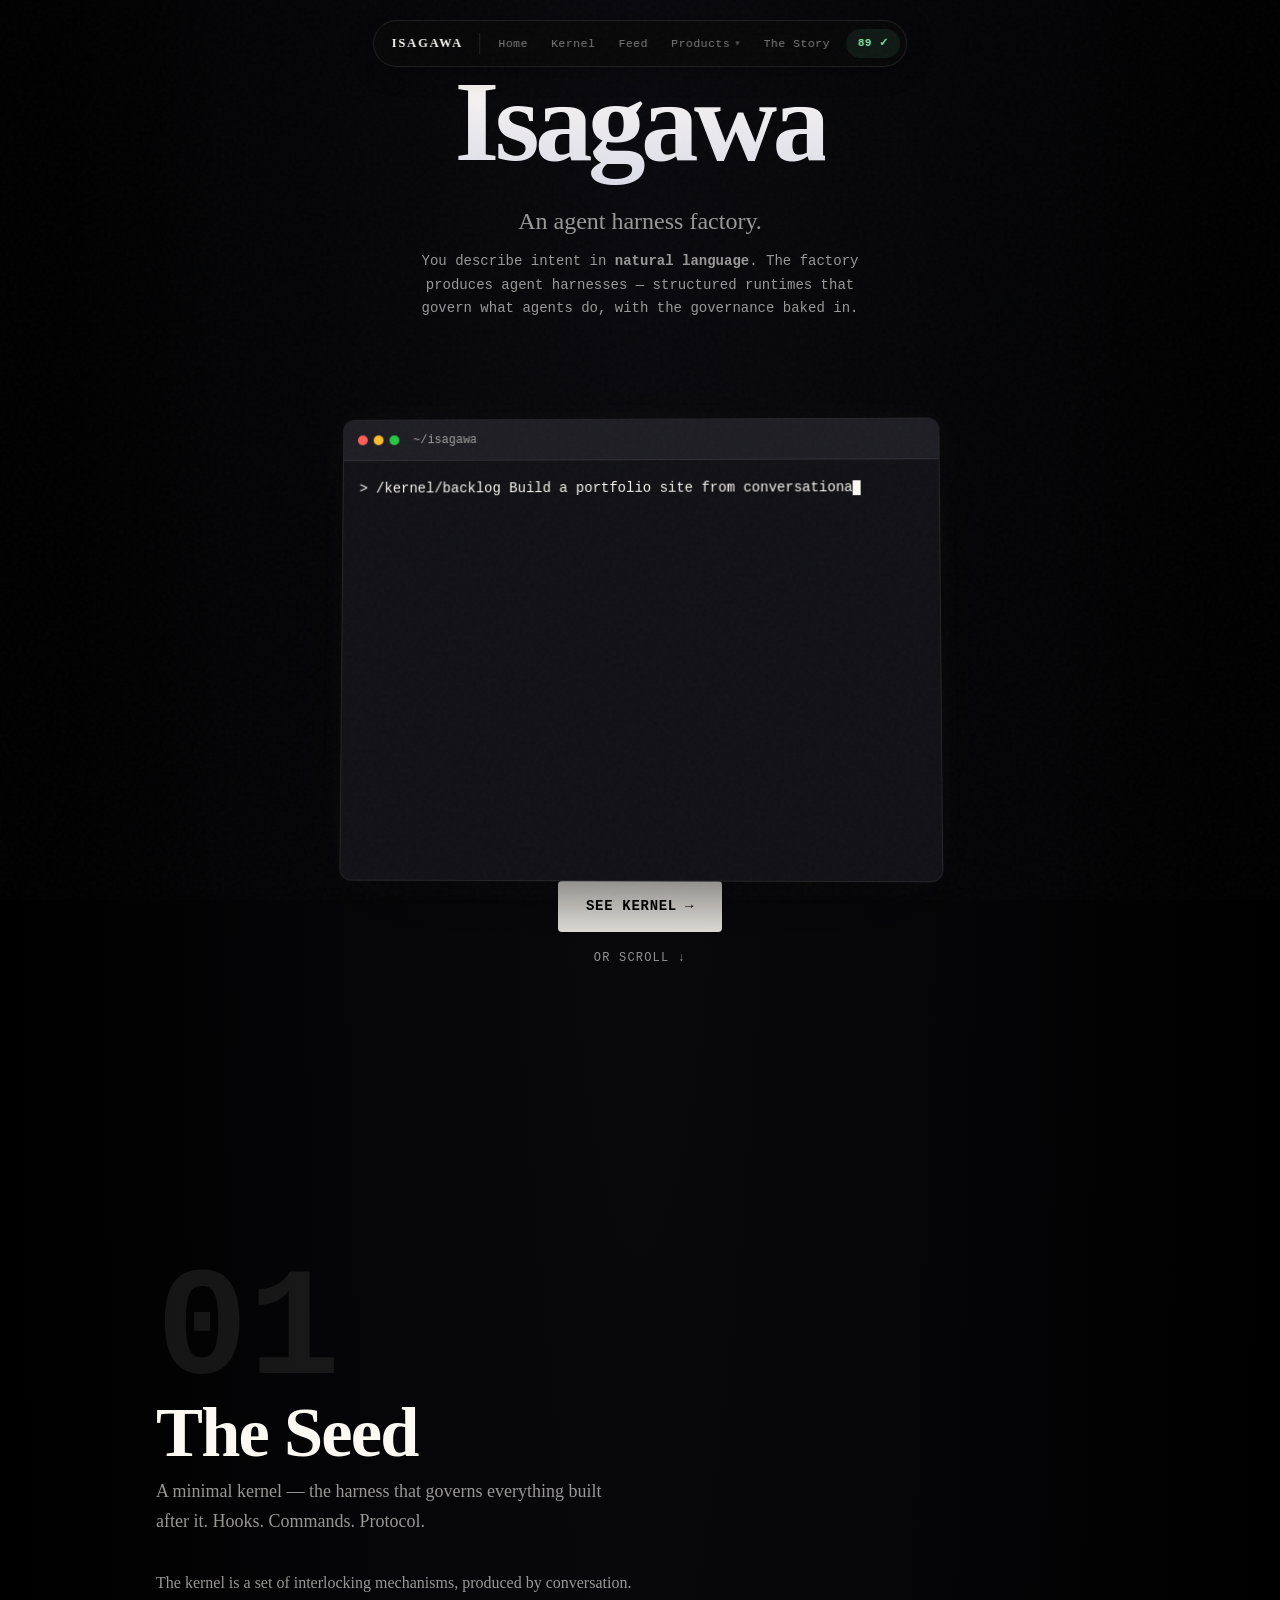
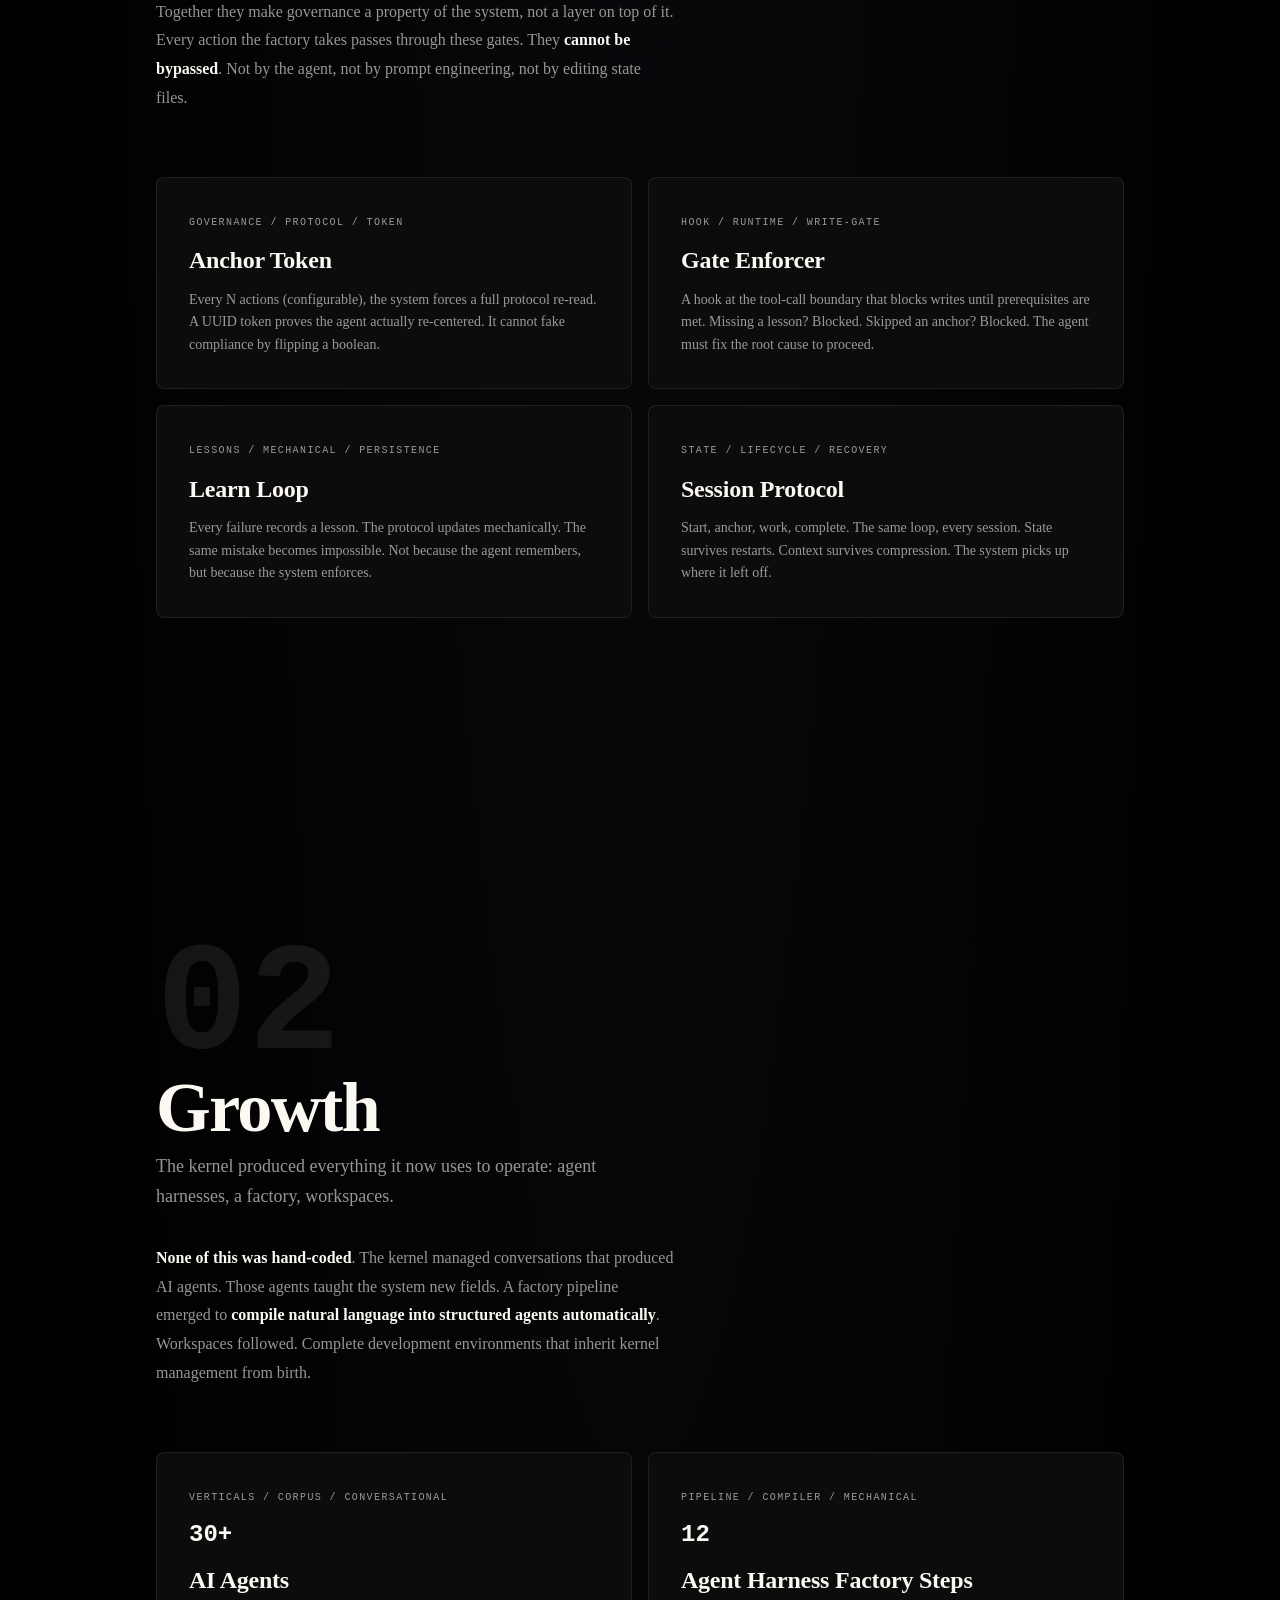
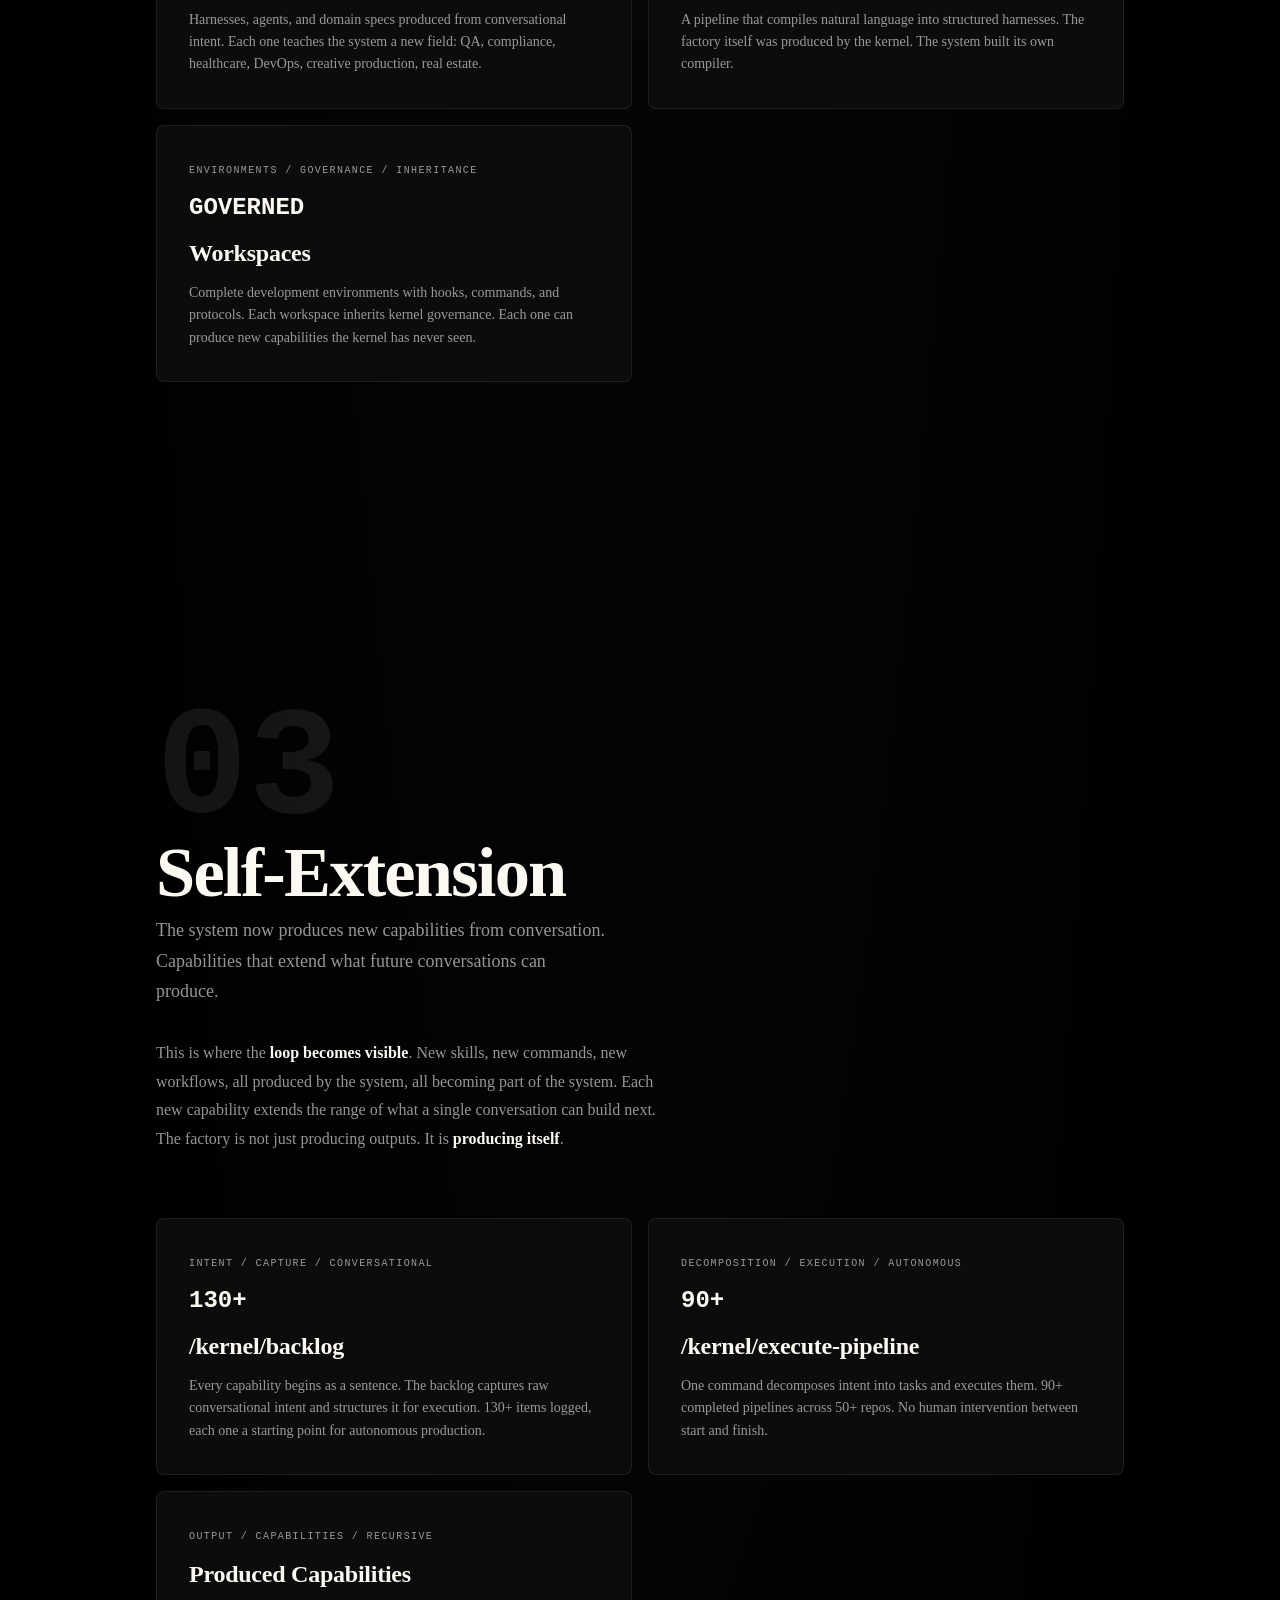
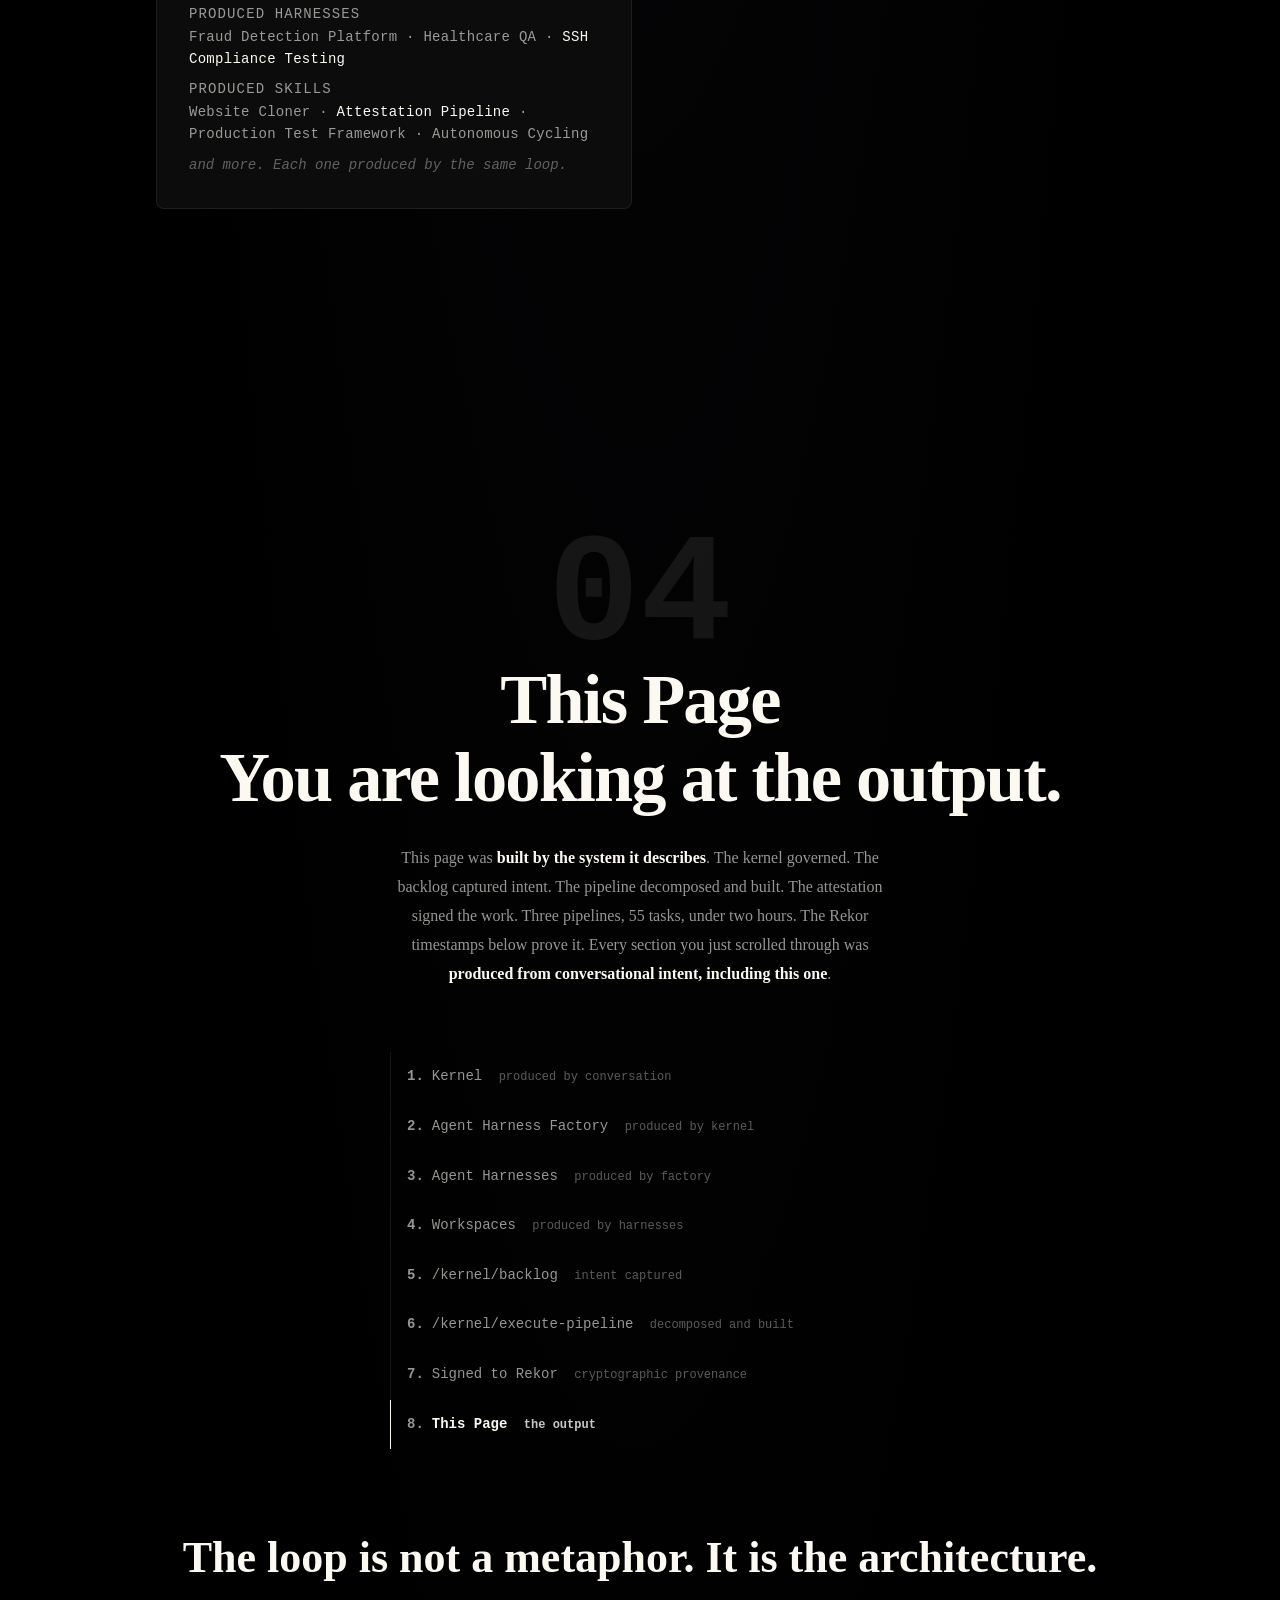
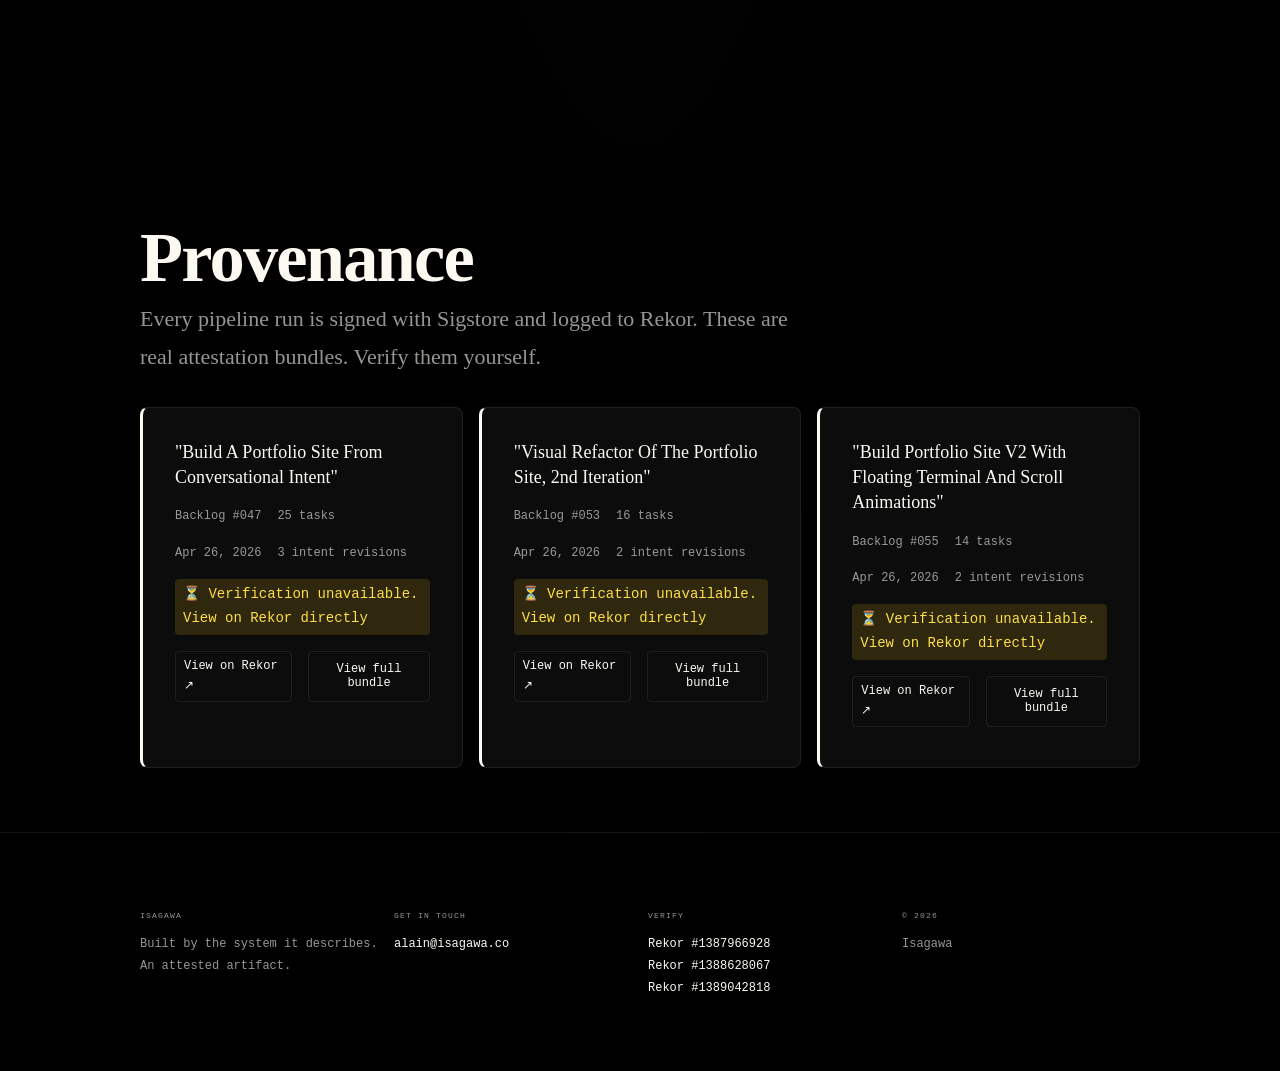
==== index.html @ 47bc5790 "fix: add missing meta tags + Kernel nav link across all pages Cleanup pass after pipeline 130 — five" ====
<!DOCTYPE html>
<html lang="en">
<head>
  <meta charset="UTF-8">
  <meta name="viewport" content="width=device-width, initial-scale=1.0">
  <meta name="twitter:card" content="summary_large_image">
  <meta name="twitter:title" content="Isagawa — Agent Harness Factory">
  <meta name="twitter:description" content="An agent harness factory built by the system it describes. 30+ harnesses produced. Kernel governance via hooks, anchors, and learn cycles.">
  <meta name="description" content="Isagawa is an agent harness factory. Describe intent. Produce governed runtimes for agentic systems.">
  <meta property="og:title" content="Isagawa — Agent Harness Factory">
  <meta property="og:description" content="An agent harness factory built by the system it describes. 30+ harnesses produced. Kernel governance via hooks, anchors, and learn cycles.">
  <meta property="og:url" content="https://isagawa.co">
  <meta property="og:type" content="website">
  <title>Isagawa | Agent Harness Factory</title>
  <link rel="stylesheet" href="styles.css">
  <link rel="stylesheet" href="pill-nav.css">
</head>
<body>
  <header class="site-header" aria-hidden="true"></header>

  <nav class="pill-nav" aria-label="Site navigation">
    <a href="index.html" class="pill-nav__logo">ISAGAWA</a>
    <div class="pill-nav__items">
      <a href="index.html">Home</a>
      <a href="kernel.html">Kernel</a>
      <a href="feed.html">Feed</a>
      <div class="pill-nav__dropdown">
        <button class="pill-nav__dropdown-trigger" aria-expanded="false" aria-haspopup="true">
          Products <span class="pill-nav__chevron" aria-hidden="true">▾</span>
        </button>
        <div class="pill-nav__dropdown-menu" role="menu">
          <a href="attestation.html" role="menuitem">Attestation</a>
          <a href="qa-platforms.html" role="menuitem">QA Platforms</a>
          <a href="ssh-compliance.html" role="menuitem">SSH Compliance</a>
          <a href="vibe-coder.html" role="menuitem">Vibe Coder</a>
          <a href="job-application.html" role="menuitem">AutoApply</a>
        </div>
      </div>
      <a href="story.html">The Story</a>
    </div>
    <a href="feed.html" class="pill-nav__count"><span id="nav-count">--</span> ✓</a>
  </nav>

  <section id="hero">
    <h1>Isagawa</h1>
    <h2>An agent harness factory.</h2>
    <p>You describe intent in <strong>natural language</strong>. The factory produces agent harnesses — structured runtimes that govern what agents do, with the governance baked in.</p>
    <div class="terminal">
      <div class="terminal__header">
        <span class="terminal__dot terminal__dot--red"></span>
        <span class="terminal__dot terminal__dot--yellow"></span>
        <span class="terminal__dot terminal__dot--green"></span>
        <span class="terminal__title">~/isagawa</span>
      </div>
      <div class="terminal__body" id="terminal-body">
        <span class="terminal__cursor"></span>
      </div>
    </div>
    <a href="/kernel.html" class="hero__cta">See kernel <span class="arrow">→</span></a>
    <span class="hero__scroll-caption">OR SCROLL ↓</span>
  </section>

  <section id="seed" class="anchor-section parallax-section">
    <span class="anchor-section__number parallax-number reveal">01</span>
    <h2 class="anchor-section__title reveal">The Seed</h2>
    <p class="anchor-section__subtitle reveal">A minimal kernel — the harness that governs everything built after it. Hooks. Commands. Protocol.</p>
    <p class="anchor-section__narrative reveal">The kernel is a set of interlocking mechanisms, produced by conversation. Together they make governance a property of the system, not a layer on top of it. Every action the factory takes passes through these gates. They <strong>cannot be bypassed</strong>. Not by the agent, not by prompt engineering, not by editing state files.</p>
    <div class="anchor-section__content">
      <div class="evidence-grid reveal-stagger">
        <div class="evidence-card reveal" style="--stagger-index:0">
          <p class="card-tags">GOVERNANCE / PROTOCOL / TOKEN</p>
          <h3>Anchor Token</h3>
          <p>Every N actions (configurable), the system forces a full protocol re-read. A UUID token proves the agent actually re-centered. It cannot fake compliance by flipping a boolean.</p>
        </div>
        <div class="evidence-card reveal" style="--stagger-index:1">
          <p class="card-tags">HOOK / RUNTIME / WRITE-GATE</p>
          <h3>Gate Enforcer</h3>
          <p>A hook at the tool-call boundary that blocks writes until prerequisites are met. Missing a lesson? Blocked. Skipped an anchor? Blocked. The agent must fix the root cause to proceed.</p>
        </div>
        <div class="evidence-card reveal" style="--stagger-index:2">
          <p class="card-tags">LESSONS / MECHANICAL / PERSISTENCE</p>
          <h3>Learn Loop</h3>
          <p>Every failure records a lesson. The protocol updates mechanically. The same mistake becomes impossible. Not because the agent remembers, but because the system enforces.</p>
        </div>
        <div class="evidence-card reveal" style="--stagger-index:3">
          <p class="card-tags">STATE / LIFECYCLE / RECOVERY</p>
          <h3>Session Protocol</h3>
          <p>Start, anchor, work, complete. The same loop, every session. State survives restarts. Context survives compression. The system picks up where it left off.</p>
        </div>
      </div>
    </div>
  </section>

  <section id="growth" class="anchor-section parallax-section">
    <span class="anchor-section__number parallax-number reveal">02</span>
    <h2 class="anchor-section__title reveal">Growth</h2>
    <p class="anchor-section__subtitle reveal">The kernel produced everything it now uses to operate: agent harnesses, a factory, workspaces.</p>
    <p class="anchor-section__narrative reveal"><strong>None of this was hand-coded</strong>. The kernel managed conversations that produced AI agents. Those agents taught the system new fields. A factory pipeline emerged to <strong>compile natural language into structured agents automatically</strong>. Workspaces followed. Complete development environments that inherit kernel management from birth.</p>
    <div class="anchor-section__content">
      <div class="evidence-grid">
        <div class="evidence-card reveal" style="--stagger-index:0">
          <p class="card-tags">VERTICALS / CORPUS / CONVERSATIONAL</p>
          <span class="evidence-stat">30+</span>
          <h3>AI Agents</h3>
          <p>Harnesses, agents, and domain specs produced from conversational intent. Each one teaches the system a new field: QA, compliance, healthcare, DevOps, creative production, real estate.</p>
        </div>
        <div class="evidence-card reveal" style="--stagger-index:1">
          <p class="card-tags">PIPELINE / COMPILER / MECHANICAL</p>
          <span class="evidence-stat">12</span>
          <h3>Agent Harness Factory Steps</h3>
          <p>A pipeline that compiles natural language into structured harnesses. The factory itself was produced by the kernel. The system built its own compiler.</p>
        </div>
        <div class="evidence-card reveal" style="--stagger-index:2">
          <p class="card-tags">ENVIRONMENTS / GOVERNANCE / INHERITANCE</p>
          <span class="evidence-stat">GOVERNED</span>
          <h3>Workspaces</h3>
          <p>Complete development environments with hooks, commands, and protocols. Each workspace inherits kernel governance. Each one can produce new capabilities the kernel has never seen.</p>
        </div>
      </div>
    </div>
  </section>

  <section id="self-extension" class="anchor-section parallax-section">
    <span class="anchor-section__number parallax-number reveal">03</span>
    <h2 class="anchor-section__title reveal">Self-Extension</h2>
    <p class="anchor-section__subtitle reveal">The system now produces new capabilities from conversation. Capabilities that extend what future conversations can produce.</p>
    <p class="anchor-section__narrative reveal">This is where the <strong>loop becomes visible</strong>. New skills, new commands, new workflows, all produced by the system, all becoming part of the system. Each new capability extends the range of what a single conversation can build next. The factory is not just producing outputs. It is <strong>producing itself</strong>.</p>
    <div class="anchor-section__content">
      <div class="evidence-grid">
        <div class="evidence-card reveal" style="--stagger-index:0">
          <p class="card-tags">INTENT / CAPTURE / CONVERSATIONAL</p>
          <span class="evidence-stat">130+</span>
          <h3>/kernel/backlog</h3>
          <p>Every capability begins as a sentence. The backlog captures raw conversational intent and structures it for execution. 130+ items logged, each one a starting point for autonomous production.</p>
        </div>
        <div class="evidence-card reveal" style="--stagger-index:1">
          <p class="card-tags">DECOMPOSITION / EXECUTION / AUTONOMOUS</p>
          <span class="evidence-stat">90+</span>
          <h3>/kernel/execute-pipeline</h3>
          <p>One command decomposes intent into tasks and executes them. 90+ completed pipelines across 50+ repos. No human intervention between start and finish.</p>
        </div>
        <div class="evidence-card reveal" style="--stagger-index:2">
          <p class="card-tags">OUTPUT / CAPABILITIES / RECURSIVE</p>
          <h3>Produced Capabilities</h3>
          <p class="capability-card-label">Produced Harnesses</p>
          <p class="capability-card-list">Fraud Detection Platform · Healthcare QA · <a href="ssh-compliance.html">SSH Compliance Testing</a></p>
          <p class="capability-card-label">Produced Skills</p>
          <p class="capability-card-list">Website Cloner · <a href="attestation.html">Attestation Pipeline</a> · Production Test Framework · Autonomous Cycling</p>
          <p class="capability-card-more">and more. Each one produced by the same loop.</p>
        </div>
      </div>
    </div>
  </section>

  <section id="this-page" class="anchor-section parallax-section">
    <span class="anchor-section__number parallax-number reveal">04</span>
    <h2 class="anchor-section__title reveal">This Page</h2>
    <p class="reveal-text reveal">You are looking at the output.</p>
    <p class="anchor-section__narrative">This page was <strong>built by the system it describes</strong>. The kernel governed. The backlog captured intent. The pipeline decomposed and built. The attestation signed the work. Three pipelines, 55 tasks, under two hours. The Rekor timestamps below prove it. Every section you just scrolled through was <strong>produced from conversational intent, including this one</strong>.</p>
    <div class="anchor-section__content">
      <ol class="chain-list">
        <li>Kernel <span class="chain-note">produced by conversation</span></li>
        <li>Agent Harness Factory <span class="chain-note">produced by kernel</span></li>
        <li>Agent Harnesses <span class="chain-note">produced by factory</span></li>
        <li>Workspaces <span class="chain-note">produced by harnesses</span></li>
        <li>/kernel/backlog <span class="chain-note">intent captured</span></li>
        <li>/kernel/execute-pipeline <span class="chain-note">decomposed and built</span></li>
        <li>Signed to Rekor <span class="chain-note">cryptographic provenance</span></li>
        <li>This Page <span class="chain-note">the output</span></li>
      </ol>
    </div>
    <p class="chain-closing">The loop is not a metaphor. It is the architecture.</p>
  </section>

  <section id="provenance">
    <div class="provenance-container">
      <h2 class="anchor-section__title reveal">Provenance</h2>
      <p class="provenance-subtitle reveal">Every pipeline run is signed with Sigstore and logged to Rekor. These are real attestation bundles. Verify them yourself.</p>
      <div class="attestation-cards">
        <div class="attestation-card" data-bundle="attestation-bundle-1">
          <p class="intent-text"></p>
          <div class="attestation-meta"></div>
          <div class="verification-badge"></div>
          <div class="attestation-actions">
            <a href="#" class="rekor-link" target="_blank" rel="noopener">View on Rekor ↗</a>
            <button class="bundle-toggle" type="button">View full bundle</button>
          </div>
          <pre class="bundle-viewer"></pre>
        </div>
        <div class="attestation-card" data-bundle="attestation-bundle-2">
          <p class="intent-text"></p>
          <div class="attestation-meta"></div>
          <div class="verification-badge"></div>
          <div class="attestation-actions">
            <a href="#" class="rekor-link" target="_blank" rel="noopener">View on Rekor ↗</a>
            <button class="bundle-toggle" type="button">View full bundle</button>
          </div>
          <pre class="bundle-viewer"></pre>
        </div>
        <div class="attestation-card" data-bundle="attestation-bundle-3">
          <p class="intent-text"></p>
          <div class="attestation-meta"></div>
          <div class="verification-badge"></div>
          <div class="attestation-actions">
            <a href="#" class="rekor-link" target="_blank" rel="noopener">View on Rekor ↗</a>
            <button class="bundle-toggle" type="button">View full bundle</button>
          </div>
          <pre class="bundle-viewer"></pre>
        </div>
      </div>
    </div>
  </section>

  <script type="application/json" id="attestation-bundle-1">
{
  "predicateType": "natural-language-session/v1",
  "predicate": {
    "invocation": {
      "configSource": "",
      "parameters": "",
      "intent_chain": [
        {
          "rev": 1,
          "timestamp": "2026-04-25T23:29:38.307769+00:00",
          "raw_input_hash": "cc6eb687eebacee649c8c6ba8b545ae5086f4706eaa96ad93b8d90015d835e99",
          "backlog_hash_after": "6b9ced2acd07792b2be0661197bbc7d8a6596adcd84596fc519151ff5f31cc4b"
        },
        {
          "rev": 2,
          "timestamp": "2026-04-25T23:30:45.581959+00:00",
          "raw_input_hash": "2f1045bd895cfe58c99dbc42748f7d1df7d7d44ab2aa1ce2e20aa14e6a0f5b12",
          "backlog_hash_after": "5a6cc2bfa40c602018fc3552267bea0f5b58ec980b2fb6623fd2de8fe8a7a9f7"
        },
        {
          "rev": 3,
          "timestamp": "2026-04-26T06:28:18.891975+00:00",
          "raw_input_hash": "adb7c4c99f4c8790dc74cd636ef7734b53f2dda9def18ec9f2beee47b0fb42ba",
          "backlog_hash_after": "c98910a0812eff189c6153cceb88071070f9644abab05e72ae8891b528cb6dd6"
        }
      ]
    },
    "output": {
      "artifacts": []
    },
    "timestamp": {
      "start": "2026-04-26T07:10:22.960114+00:00",
      "end": "2026-04-26T07:10:22.961120+00:00"
    },
    "metadata": {
      "pipeline_backlog": "docs/backlog/done/047-market-build-portfolio-site-loop-theme.md",
      "task_folder": "tasks/portfolio-site",
      "task_count": 25,
      "completed_count": 25,
      "skipped_count": 1
    },
    "rekor": {
      "entryUrl": "https://search.sigstore.dev/?logIndex=1387966928",
      "logIndex": "1387966928"
    }
  }
}
  </script>

  <script type="application/json" id="attestation-bundle-2">
{
  "predicateType": "natural-language-session/v1",
  "predicate": {
    "invocation": {
      "configSource": "329d11a1fc21baca896a6b4d0f2945000be0739268ef99989d111a53c7c55976",
      "parameters": "59088e2f8b74808af6e913b8cdf071eae708a624af1c68bb1429e8e5f484eebc",
      "intent_chain": [
        {
          "rev": 1,
          "timestamp": "2026-04-26T07:56:00.838171+00:00",
          "raw_input_hash": "bb46aa9654bfa5e814a618e22b81a2c26a2127571b74fd0e0f9dca646deb539d",
          "backlog_hash_after": ""
        },
        {
          "rev": 2,
          "timestamp": "2026-04-26T07:58:31.399327+00:00",
          "raw_input_hash": "bb46aa9654bfa5e814a618e22b81a2c26a2127571b74fd0e0f9dca646deb539d",
          "backlog_hash_after": "329d11a1fc21baca896a6b4d0f2945000be0739268ef99989d111a53c7c55976"
        }
      ]
    },
    "output": {
      "artifacts": [
        {"path": "tasks/portfolio-visual-refactor/gate-contract.md", "sha256": "e7cf46a87c6339c728bb873e7c5a6e4e15612225e19c688607d1cfb3915ad904"},
        {"path": "tasks/portfolio-visual-refactor/001-build-css-typography-hierarchy.md", "sha256": "f2ea5728391519d3e1095b748fdced8ed54e17bc76d062b0f51be7ca1b0734d9"}
      ]
    },
    "timestamp": {
      "start": "2026-04-26T08:16:00.302958+00:00",
      "end": "2026-04-26T08:16:00.308950+00:00"
    },
    "metadata": {
      "pipeline_backlog": "docs/backlog/done/053-market-refactor-portfolio-site-visual-layer.md",
      "task_folder": "tasks/portfolio-visual-refactor",
      "task_count": 16,
      "completed_count": 16,
      "skipped_count": 1
    },
    "rekor": {
      "entryUrl": "https://search.sigstore.dev/?logIndex=1388628067",
      "logIndex": "1388628067"
    }
  }
}
  </script>

  <script type="application/json" id="attestation-bundle-3">
{
  "predicateType": "natural-language-session/v1",
  "predicate": {
    "invocation": {
      "configSource": "55efdb25cc7c3f1752295b550c0caf328b7b1a255f1cdf7481e633a2de396ad2",
      "parameters": "",
      "intent_chain": [
        {
          "rev": 1,
          "timestamp": "2026-04-26T08:29:56.200880+00:00",
          "raw_input_hash": "c2997805078d038e4f69416fdc1b12fde17d4a20ff8f9556a0559cb449894c0e",
          "backlog_hash_after": ""
        },
        {
          "rev": 2,
          "timestamp": "2026-04-26T08:32:02.669009+00:00",
          "raw_input_hash": "c2997805078d038e4f69416fdc1b12fde17d4a20ff8f9556a0559cb449894c0e",
          "backlog_hash_after": "55efdb25cc7c3f1752295b550c0caf328b7b1a255f1cdf7481e633a2de396ad2"
        }
      ]
    },
    "output": {
      "artifacts": []
    },
    "timestamp": {
      "start": "2026-04-26T09:03:14.490823+00:00",
      "end": "2026-04-26T09:03:14.491819+00:00"
    },
    "metadata": {
      "pipeline_backlog": "docs/backlog/done/055-market-build-portfolio-site-v2-terminal.md",
      "task_folder": "tasks/portfolio-site-v2",
      "task_count": 14,
      "completed_count": 14,
      "skipped_count": 0
    },
    "rekor": {
      "entryUrl": "https://search.sigstore.dev/?logIndex=1389042818",
      "logIndex": "1389042818"
    }
  }
}
  </script>

  <script>
  (function() {
    // Attestation cards
    const cards = document.querySelectorAll('.attestation-card');
    cards.forEach(function(card) {
      const bundleId = card.getAttribute('data-bundle');
      const scriptEl = document.getElementById(bundleId);
      if (!scriptEl) return;

      let bundle;
      try { bundle = JSON.parse(scriptEl.textContent); } catch(e) { return; }

      const pred = bundle.predicate || bundle;
      const meta = pred.metadata || {};
      const rekor = pred.rekor || {};
      const invocation = pred.invocation || {};
      const chain = invocation.intent_chain || [];

      // Intent text — the literal sentence that started each pipeline
      const intentStrings = {
        'attestation-bundle-1': '"Build a portfolio site from conversational intent"',
        'attestation-bundle-2': '"Visual refactor of the portfolio site, 2nd iteration"',
        'attestation-bundle-3': '"Build portfolio site V2 with floating terminal and scroll animations"'
      };
      const intentEl = card.querySelector('.intent-text');
      if (intentEl) {
        intentEl.textContent = intentStrings[bundleId] || meta.pipeline_backlog || 'Unknown pipeline';
      }

      // Metadata
      const metaEl = card.querySelector('.attestation-meta');
      if (metaEl) {
        const num = (meta.pipeline_backlog || '').match(/(\d{3})/);
        const ts = (pred.timestamp || {}).start || '';
        const date = ts ? new Date(ts).toLocaleDateString('en-US', {year:'numeric',month:'short',day:'numeric'}) : '';
        metaEl.innerHTML = '<span>Backlog #' + (num ? num[1] : '?') + '</span>'
          + '<span>' + (meta.task_count || 0) + ' tasks</span>'
          + '<span>' + date + '</span>'
          + '<span>' + chain.length + ' intent revision' + (chain.length !== 1 ? 's' : '') + '</span>';
      }

      // Rekor link
      const rekorLink = card.querySelector('.rekor-link');
      if (rekorLink && rekor.logIndex) {
        rekorLink.href = 'https://search.sigstore.dev/?logIndex=' + rekor.logIndex;
      }

      // Verification badge
      const badgeEl = card.querySelector('.verification-badge');
      if (badgeEl && rekor.logIndex) {
        (async function() {
          try {
            const bundleStr = scriptEl.textContent.trim();
            const encoded = new TextEncoder().encode(bundleStr);
            const hashBuffer = await crypto.subtle.digest('SHA-256', encoded);
            const hashArray = Array.from(new Uint8Array(hashBuffer));
            const hashHex = hashArray.map(function(b) { return b.toString(16).padStart(2, '0'); }).join('');

            const resp = await fetch('https://rekor.sigstore.dev/api/v1/log/entries?logIndex=' + rekor.logIndex);
            if (resp.ok) {
              badgeEl.className = 'verification-badge verification-badge--verified';
              badgeEl.textContent = '✓ Verified on Rekor (#' + rekor.logIndex + ')';
            } else {
              throw new Error('Rekor fetch failed');
            }
          } catch(e) {
            badgeEl.className = 'verification-badge verification-badge--pending';
            badgeEl.textContent = '⏳ Verification unavailable. View on Rekor directly';
          }
        })();
      }

      // Bundle viewer toggle
      const toggleBtn = card.querySelector('.bundle-toggle');
      const viewer = card.querySelector('.bundle-viewer');
      if (toggleBtn && viewer) {
        viewer.textContent = JSON.stringify(bundle, null, 2);
        toggleBtn.addEventListener('click', function() {
          viewer.classList.toggle('open');
          toggleBtn.textContent = viewer.classList.contains('open') ? 'Hide bundle' : 'View full bundle';
        });
      }
    });
  })();
  </script>

  <!-- Terminal Typing Animation -->
  <script>
  (function() {
    var body = document.getElementById('terminal-body');
    if (!body) return;

    var lines = [
      { text: '> /kernel/backlog Build a portfolio site from conversational intent', cls: 'terminal__line--prompt' },
      { text: '', cls: '' },
      { text: '  BACKLOG ITEM CREATED', cls: 'terminal__line--success' },
      { text: '  File: 047-market-build-portfolio-site-loop-theme.md', cls: '' },
      { text: '  Scope: BUILD', cls: '' },
      { text: '  Ready for /kernel/execute-pipeline.', cls: '' },
      { text: '', cls: '' },
      { text: '> /kernel/execute-pipeline 047', cls: 'terminal__line--prompt' },
      { text: '', cls: '' },
      { text: '  tasks decomposed: 25', cls: '' },
      { text: '  executing via run-task.sh...', cls: '' },
      { text: '  \u2713 25/25 complete', cls: 'terminal__line--success' },
      { text: '  signing with sigstore...', cls: '' },
      { text: '  \u2713 rekor #1387966928', cls: 'terminal__line--success' },
      { text: '', cls: '' },
      { text: '  pipeline 047 complete.', cls: 'terminal__line--emphasis' }
    ];

    var charDelay = 35;
    var lineDelay = 500;
    var restartDelay = 3500;

    function run() {
      body.innerHTML = '';
      var cursor = document.createElement('span');
      cursor.className = 'terminal__cursor';
      typeLine(0, cursor);
    }

    function typeLine(lineIdx, cursor) {
      if (lineIdx >= lines.length) {
        if (cursor.parentNode) cursor.parentNode.removeChild(cursor);
        setTimeout(run, restartDelay);
        return;
      }

      var line = lines[lineIdx];
      var el = document.createElement('div');
      el.className = 'terminal__line ' + (line.cls || '');
      body.appendChild(el);

      if (!line.text) {
        el.innerHTML = '&nbsp;';
        setTimeout(function() { typeLine(lineIdx + 1, cursor); }, lineDelay / 2);
        return;
      }

      var i = 0;
      el.appendChild(cursor);

      function typeChar() {
        if (i < line.text.length) {
          el.insertBefore(document.createTextNode(line.text[i]), cursor);
          i++;
          setTimeout(typeChar, charDelay);
        } else {
          setTimeout(function() { typeLine(lineIdx + 1, cursor); }, lineDelay);
        }
      }
      typeChar();
    }

    run();
  })();
  </script>

  <!-- Scroll Observer -->
  <script>
  (function() {
    var reveals = document.querySelectorAll('.reveal');
    if (!reveals.length) return;

    if (window.matchMedia('(prefers-reduced-motion: reduce)').matches) {
      reveals.forEach(function(el) { el.classList.add('revealed'); });
      return;
    }

    var observer = new IntersectionObserver(function(entries) {
      entries.forEach(function(entry) {
        if (entry.isIntersecting) {
          entry.target.classList.add('revealed');
          observer.unobserve(entry.target);
        }
      });
    }, { threshold: 0.15 });

    reveals.forEach(function(el) { observer.observe(el); });
  })();
  </script>

  <!-- Parallax Scroll -->
  <script>
  (function() {
    if (window.matchMedia('(prefers-reduced-motion: reduce)').matches) return;

    var numbers = document.querySelectorAll('.parallax-number');
    if (!numbers.length) return;

    var ticking = false;

    function update() {
      var scrollY = window.scrollY;
      numbers.forEach(function(el) {
        var rect = el.getBoundingClientRect();
        var offset = (rect.top + scrollY - scrollY) * 0.4;
        el.style.transform = 'translateY(' + (offset * -0.15) + 'px)';
      });
      ticking = false;
    }

    window.addEventListener('scroll', function() {
      if (!ticking) {
        requestAnimationFrame(update);
        ticking = true;
      }
    }, { passive: true });
  })();
  </script>

  <footer>
    <div class="footer__grid">
      <div class="footer__col">
        <p class="footer__col-header">Isagawa</p>
        <p>Built by the system it describes.</p>
        <p>An attested artifact.</p>
      </div>
      <div class="footer__col">
        <p class="footer__col-header">Get in touch</p>
        <a href="mailto:alain@isagawa.co">alain@isagawa.co</a>
      </div>
      <div class="footer__col">
        <p class="footer__col-header">Verify</p>
        <a href="https://search.sigstore.dev/?logIndex=1387966928" target="_blank" rel="noopener">Rekor #1387966928</a>
        <a href="https://search.sigstore.dev/?logIndex=1388628067" target="_blank" rel="noopener">Rekor #1388628067</a>
        <a href="https://search.sigstore.dev/?logIndex=1389042818" target="_blank" rel="noopener">Rekor #1389042818</a>
      </div>
      <div class="footer__col">
        <p class="footer__col-header">&copy; 2026</p>
        <p>Isagawa</p>
      </div>
    </div>
  </footer>

  <script src="pill-nav.js"></script>
</body>
</html>
---- styles.css ----
:root {
  /* Backgrounds — derived from shader-colors.json body.backgroundColor: rgb(0, 0, 0)
     Shader uses a flat single-surface dark theme with no card elevations,
     so surface/elevated are subtle increments from pure black */
  --bg-primary: rgb(0, 0, 0);
  --bg-surface: rgb(12, 12, 12);
  --bg-elevated: rgb(24, 24, 24);

  /* Text — derived from shader-colors.json body.color: rgb(252, 249, 243)
     Warm off-white primary; secondary is reduced opacity for muted hierarchy */
  --text-primary: rgb(252, 249, 243);
  --text-secondary: rgba(252, 249, 243, 0.6);
  --text-accent: rgb(252, 249, 243);

  /* Accent — derived from shader-colors.json customProperties --foreground: #fcf9f3
     Shader's accent IS the warm off-white foreground against pure black */
  --accent: #fcf9f3;
  --accent-hover: rgb(255, 255, 255);
  --accent-glow: rgba(252, 249, 243, 0.15);

  /* Borders — derived from shader-surfaces.json (no visible borders in source,
     so derived as opacity variants of the text color for subtle/strong hierarchy) */
  --border-subtle: rgba(252, 249, 243, 0.08);
  --border-strong: rgba(252, 249, 243, 0.2);

  /* Font families — derived from shader-typography.json
     Shader uses "STIX Two Text" exclusively (serif) with Times New Roman fallback.
     Body and heading share the same stack; mono added for code/terminal elements. */
  --font-heading: "STIX Two Text", "STIX Two Text Fallback", serif;
  --font-body: "STIX Two Text", "STIX Two Text Fallback", serif;
  --font-mono: "SF Mono", "Fira Code", "Fira Mono", "Roboto Mono", monospace;

  /* Type scale — derived from shader-typography.json base fontSize: 16px (1rem)
     Shader renders all elements at 16px; scale built around that base
     using a ~1.25 ratio for heading progression */
  --text-xs: 0.75rem;
  --text-sm: 0.875rem;
  --text-base: 1rem;
  --text-lg: 1.125rem;
  --text-xl: 1.25rem;
  --text-2xl: 1.5rem;
  --text-3xl: 2rem;
  --text-hero: 3rem;

  /* Spacing scale — derived from suero-spacing.json
     Base unit: 16px (grid gap), section padding: 64px, container margin: ~20.64px.
     Scale built from grid gap as anchor with 2x progression */
  --space-xs: 0.25rem;
  --space-sm: 0.5rem;
  --space-md: 1rem;
  --space-lg: 2rem;
  --space-xl: 4rem;
  --space-section: 4rem;

  /* Layout — derived from suero-spacing.json
     maxWidth: 1920px (container[0-19]), grid gap: 16px (all grids) */
  --max-width: 1920px;
  --grid-gap: 1rem;

  /* Button component tokens — derived from accent + spacing primitives */
  --btn-bg: var(--accent);
  --btn-text: var(--bg-primary);
  --btn-radius: 0.25rem;
  --btn-padding: var(--space-sm) var(--space-md);

  /* Card component tokens — derived from surface + border + spacing primitives */
  --card-bg: var(--bg-surface);
  --card-border: var(--border-subtle);
  --card-radius: 0.5rem;
  --card-padding: var(--space-lg);

  /* Badge tokens — spec type variants derived from accent palette
     Three distinct hues against the dark theme: blue (BUILD), green (WORKSPACE), amber (OPERATE) */
  --badge-build-bg: rgba(96, 165, 250, 0.15);
  --badge-build-text: rgb(147, 197, 253);
  --badge-workspace-bg: rgba(74, 222, 128, 0.15);
  --badge-workspace-text: rgb(134, 239, 172);
  --badge-operate-bg: rgba(251, 191, 36, 0.15);
  --badge-operate-text: rgb(253, 224, 71);
}

/* Factory origin strip — product pages only */
.factory-origin {
  display: block;
  width: 100%;
  padding: 0.4rem 2rem;
  font-size: 0.7rem;
  letter-spacing: 0.08em;
  text-transform: uppercase;
  opacity: 0.5;
  border-bottom: 1px solid var(--border, rgba(255,255,255,0.08));
  text-align: left;
}
.factory-origin a {
  color: inherit;
  text-decoration: none;
}
.factory-origin a:hover {
  opacity: 1;
  text-decoration: underline;
}

/* Smooth Scroll */
html {
  scroll-behavior: smooth;
}

#seed, #growth, #self-extension, #this-page, #provenance {
  scroll-margin-top: 60px;
}

/* Reset */
*,
*::before,
*::after {
  box-sizing: border-box;
}

* {
  margin: 0;
  padding: 0;
}

/* Base */
body {
  font-family: var(--font-body);
  font-size: var(--text-base);
  line-height: 1.7;
  background: radial-gradient(ellipse at 50% 0%, rgb(10, 10, 14) 0%, rgb(0, 0, 0) 70%);
  color: var(--text-primary);
  min-height: 100vh;
}

/* Grain overlay */
body::before {
  content: '';
  position: fixed;
  top: 0;
  left: 0;
  width: 100%;
  height: 100%;
  opacity: 0.025;
  pointer-events: none;
  z-index: 9999;
  background-image: url("data:image/svg+xml,%3Csvg viewBox='0 0 256 256' xmlns='http://www.w3.org/2000/svg'%3E%3Cfilter id='noise'%3E%3CfeTurbulence type='fractalNoise' baseFrequency='0.9' numOctaves='4' stitchTiles='stitch'/%3E%3C/filter%3E%3Crect width='100%25' height='100%25' filter='url(%23noise)'/%3E%3C/svg%3E");
}

h1, h2, h3, h4, h5, h6 {
  font-family: var(--font-heading);
}

a {
  color: var(--accent);
  text-decoration: none;
}

/* Layout */
.container {
  max-width: var(--max-width);
  margin: 0 auto;
  padding: 0 var(--space-md);
}

.section {
  padding: var(--space-section) 0;
}

.grid {
  display: grid;
  gap: var(--grid-gap);
}

/* Nav */
.site-header {
  position: fixed;
  top: 0;
  left: 0;
  right: 0;
  z-index: 100;
  background: rgba(0, 0, 0, 0.9);
  backdrop-filter: blur(8px);
  border-bottom: 1px solid var(--border-subtle);
}

.nav {
  display: flex;
  align-items: center;
  justify-content: space-between;
  padding: var(--space-sm) var(--space-md);
  max-width: var(--max-width);
  margin: 0 auto;
}

.nav__logo {
  font-family: var(--font-heading);
  font-size: var(--text-lg);
  font-weight: 700;
  color: var(--accent);
  letter-spacing: 0.2em;
}

.nav__links {
  display: flex;
  list-style: none;
  gap: var(--space-lg);
}

.nav__links a {
  font-family: var(--font-mono);
  font-size: var(--text-xs);
  color: var(--text-secondary);
  letter-spacing: 0.05em;
  transition: color 0.2s ease;
  position: relative;
}

.nav__links a::after {
  content: '';
  position: absolute;
  bottom: -2px;
  left: 50%;
  width: 0;
  height: 1px;
  background: var(--accent);
  transition: width 200ms ease, left 200ms ease;
}

.nav__links a:hover {
  color: var(--accent);
}

.nav__links a:hover::after {
  width: 100%;
  left: 0;
}

.attested-counter a {
  color: rgba(134, 239, 172, 0.7);
  font-size: var(--text-xs);
}

.attested-counter a:hover {
  color: rgb(134, 239, 172);
}

.counter-number {
  font-weight: 700;
}

.nav__hamburger {
  display: none;
  flex-direction: column;
  gap: 4px;
  background: transparent;
  border: none;
  cursor: pointer;
  padding: var(--space-xs);
}

.nav__hamburger-line {
  display: block;
  width: 20px;
  height: 2px;
  background: var(--text-primary);
  transition: transform 0.2s ease;
}

/* Footer */
footer {
  padding: clamp(4rem, 8vh, 6rem) var(--space-md);
  border-top: 1px solid var(--border-subtle);
}

.footer__grid {
  display: grid;
  grid-template-columns: repeat(4, 1fr);
  gap: var(--grid-gap);
  max-width: 1000px;
  margin: 0 auto;
}

.footer__col-header {
  font-family: var(--font-mono);
  font-variant: all-small-caps;
  letter-spacing: 0.1em;
  font-size: var(--text-xs);
  color: var(--text-secondary);
  margin-bottom: var(--space-sm);
}

.footer__col p,
.footer__col a {
  font-family: var(--font-mono);
  font-size: var(--text-xs);
  color: var(--text-secondary);
  line-height: 1.8;
}

.footer__col a {
  color: var(--accent);
  display: block;
}

.footer__col a:hover {
  text-decoration: underline;
}

/* Hero */
#hero {
  min-height: 100vh;
  display: flex;
  flex-direction: column;
  align-items: center;
  justify-content: center;
  text-align: center;
  padding: var(--space-xl) var(--space-md);
}

#hero h1 {
  font-size: clamp(4rem, 9vw, 8rem);
  font-weight: 700;
  letter-spacing: -0.04em;
  line-height: 1.0;
  background: linear-gradient(180deg, #fcf9f3 0%, #dcdce8 100%);
  -webkit-background-clip: text;
  -webkit-text-fill-color: transparent;
  background-clip: text;
  padding-bottom: 0.05em;
  margin-bottom: var(--space-md);
}

#hero h2 {
  font-size: clamp(1.25rem, 2vw, 1.5rem);
  font-weight: 400;
  color: var(--text-secondary);
  max-width: 50ch;
  margin-bottom: var(--space-sm);
}

#hero p {
  font-family: var(--font-mono);
  font-size: var(--text-sm);
  color: var(--text-secondary);
  max-width: 55ch;
  margin-bottom: var(--space-lg);
}

.hero__cta {
  display: inline-flex;
  align-items: center;
  gap: 0.5rem;
  background: var(--btn-bg);
  color: var(--btn-text);
  padding: 0.875rem 1.75rem;
  border-radius: var(--btn-radius);
  font-family: var(--font-mono);
  font-size: var(--text-sm);
  font-weight: 600;
  letter-spacing: 0.05em;
  text-transform: uppercase;
  transition: background 0.2s ease;
}

.hero__cta:hover {
  background: var(--accent-hover);
}

.hero__cta .arrow {
  display: inline-block;
  transition: transform 200ms ease;
}

.hero__cta:hover .arrow {
  transform: rotate(-45deg);
}

.hero__scroll-caption {
  display: block;
  font-family: var(--font-mono);
  font-size: var(--text-xs);
  color: var(--text-secondary);
  letter-spacing: 0.1em;
  margin-top: var(--space-md);
  margin-bottom: clamp(4rem, 8vh, 8rem);
}

/* Anchor Sections */
.anchor-section {
  padding: clamp(8rem, 18vh, 18rem) var(--space-md);
  max-width: 1000px;
  margin: 0 auto;
}

.anchor-section__number {
  font-family: var(--font-mono);
  font-size: clamp(5rem, 12vw, 11rem);
  font-weight: 700;
  color: rgba(252, 249, 243, 0.08);
  line-height: 0.85;
  margin-bottom: 0.5rem;
}

.anchor-section__title {
  font-size: clamp(2.75rem, 5.5vw, 5rem);
  font-weight: 600;
  letter-spacing: -0.025em;
  line-height: 1.0;
  color: var(--text-primary);
  margin-bottom: var(--space-sm);
}

.anchor-section__subtitle {
  font-size: var(--text-lg);
  color: var(--text-secondary);
  margin-bottom: var(--space-lg);
  max-width: 50ch;
}

.anchor-section__narrative {
  font-size: var(--text-base);
  color: var(--text-secondary);
  max-width: 65ch;
  line-height: 1.8;
  margin-bottom: var(--space-xl);
}

.anchor-section__narrative strong {
  font-weight: 700;
  color: var(--text-primary);
}

.anchor-section__content {
  margin-top: var(--space-lg);
}

/* Evidence Grid */
.evidence-grid {
  display: grid;
  grid-template-columns: repeat(2, 1fr);
  gap: var(--grid-gap);
}

.evidence-card {
  background: var(--card-bg);
  border: 1px solid var(--card-border);
  border-radius: var(--card-radius);
  padding: var(--card-padding);
  transition: transform 250ms ease, border-color 250ms ease, box-shadow 250ms ease;
}

.evidence-card:hover {
  transform: translateY(-2px);
  border-color: rgba(252, 249, 243, 0.3);
  box-shadow: 0 4px 24px rgba(252, 249, 243, 0.06);
}

.card-tags {
  font-family: var(--font-mono);
  font-size: var(--text-xs);
  font-variant: all-small-caps;
  letter-spacing: 0.1em;
  color: var(--text-secondary);
  margin-bottom: 0.5rem;
}

.evidence-card h3 {
  font-size: clamp(1.125rem, 2vw, 1.5rem);
  font-weight: 600;
  letter-spacing: -0.01em;
  color: var(--text-primary);
  margin-bottom: var(--space-sm);
}

.evidence-card p {
  font-size: var(--text-sm);
  color: var(--text-secondary);
  line-height: 1.6;
}

.evidence-stat {
  display: inline-block;
  font-family: var(--font-mono);
  font-size: var(--text-2xl);
  font-weight: 700;
  color: var(--accent);
  margin-bottom: var(--space-xs);
}

.capability-card-label {
  font-family: var(--font-mono);
  font-size: var(--text-xs);
  color: var(--accent);
  text-transform: uppercase;
  letter-spacing: 0.08em;
  margin-bottom: 0;
  margin-top: var(--space-sm);
}

.capability-card-list {
  font-family: var(--font-mono);
  font-size: var(--text-xs);
  letter-spacing: 0.02em;
}

.capability-card-more {
  font-family: var(--font-mono);
  font-size: var(--text-xs);
  color: var(--text-secondary);
  opacity: 0.6;
  margin-top: var(--space-sm);
  font-style: italic;
}

/* This Page — reveal section */
#this-page {
  text-align: center;
}

.reveal-text {
  font-size: clamp(2.75rem, 5.5vw, 5rem);
  font-weight: 600;
  letter-spacing: -0.025em;
  line-height: 1.0;
  color: var(--text-primary);
  margin-bottom: var(--space-lg);
}

#this-page .anchor-section__narrative {
  margin-left: auto;
  margin-right: auto;
}

/* Chain List */
.chain-list {
  list-style: none;
  counter-reset: chain;
  max-width: 500px;
  margin: 0 auto;
  text-align: left;
}

.chain-list li {
  counter-increment: chain;
  font-family: var(--font-mono);
  font-size: var(--text-sm);
  color: var(--text-secondary);
  padding: var(--space-sm) var(--space-md);
  border-left: 1px solid var(--border-subtle);
  position: relative;
  margin-bottom: 0;
  line-height: 2.4;
}

.chain-list li::before {
  content: counter(chain) ".";
  color: var(--text-secondary);
  margin-right: var(--space-sm);
  font-weight: 600;
}

.chain-list li:last-child {
  border-left: 1px solid var(--accent);
  color: var(--accent);
  font-weight: 600;
}

.chain-closing {
  font-size: clamp(1.75rem, 3.5vw, 2.75rem);
  font-weight: 600;
  color: var(--text-primary);
  margin-top: clamp(4rem, 8vh, 7rem);
}

.chain-note {
  font-size: var(--text-xs);
  color: var(--text-secondary);
  opacity: 0.6;
  margin-left: var(--space-sm);
}

.chain-list li:last-child .chain-note {
  color: var(--accent);
  opacity: 0.8;
}

/* Provenance */
#provenance {
  padding: var(--space-xl) var(--space-md);
}

.provenance-container {
  max-width: 1000px;
  margin: 0 auto;
}

.provenance-subtitle {
  font-size: clamp(1.125rem, 2vw, 1.375rem);
  color: var(--text-secondary);
  max-width: 60ch;
}

.attestation-cards {
  display: grid;
  grid-template-columns: repeat(3, 1fr);
  gap: var(--grid-gap);
  margin-top: var(--space-lg);
}

.attestation-card {
  background: var(--card-bg);
  border: 1px solid var(--card-border);
  border-left: 3px solid var(--accent);
  border-radius: var(--card-radius);
  padding: var(--card-padding);
  transition: transform 250ms ease, border-color 250ms ease, box-shadow 250ms ease;
}

.attestation-card:hover {
  transform: translateY(-2px);
  border-color: rgba(252, 249, 243, 0.3);
  box-shadow: 0 4px 24px rgba(252, 249, 243, 0.06);
}

@keyframes badge-pulse {
  0%, 100% { opacity: 0.7; }
  50% { opacity: 1.0; }
}

.verification-badge--verified {
  background: var(--badge-workspace-bg);
  color: var(--badge-workspace-text);
  animation: badge-pulse 1.5s ease-in-out infinite;
}

.intent-text {
  font-size: var(--text-lg);
  color: var(--text-primary);
  font-weight: 500;
  line-height: 1.4;
  margin-bottom: var(--space-md);
  text-transform: capitalize;
}

.attestation-meta {
  display: flex;
  flex-wrap: wrap;
  gap: var(--space-md);
  font-family: var(--font-mono);
  font-size: var(--text-xs);
  color: var(--text-secondary);
  margin-bottom: var(--space-md);
}

.verification-badge {
  font-family: var(--font-mono);
  font-size: var(--text-sm);
  padding: var(--space-xs) var(--space-sm);
  border-radius: var(--btn-radius);
  display: inline-block;
  margin-bottom: var(--space-md);
}

.verification-badge--verified {
  background: var(--badge-workspace-bg);
  color: var(--badge-workspace-text);
}

.verification-badge--pending {
  background: var(--badge-operate-bg);
  color: var(--badge-operate-text);
}

.attestation-actions {
  display: flex;
  gap: var(--space-md);
  margin-bottom: var(--space-sm);
}

.attestation-actions a,
.attestation-actions button {
  font-family: var(--font-mono);
  font-size: var(--text-xs);
  color: var(--accent);
  background: transparent;
  border: 1px solid var(--border-subtle);
  padding: var(--space-xs) var(--space-sm);
  border-radius: var(--btn-radius);
  cursor: pointer;
  transition: border-color 0.2s ease;
}

.attestation-actions a:hover,
.attestation-actions button:hover {
  border-color: var(--accent);
}

.bundle-viewer {
  display: none;
  background: var(--bg-elevated);
  border: 1px solid var(--border-subtle);
  border-radius: var(--btn-radius);
  padding: var(--space-md);
  font-family: var(--font-mono);
  font-size: var(--text-xs);
  color: var(--text-secondary);
  overflow-x: auto;
  max-height: 300px;
  overflow-y: auto;
  margin-top: var(--space-sm);
  white-space: pre;
}

.bundle-viewer.open {
  display: block;
}

/* ==========================================
   V2 — Terminal, Scroll Reveals, Parallax
   ========================================== */

/* Floating Terminal */
.terminal {
  width: min(600px, 90vw);
  background: rgb(18, 18, 22);
  border: 1px solid var(--border-subtle);
  border-radius: 0.75rem;
  overflow: hidden;
  box-shadow: 0 20px 80px rgba(0, 0, 0, 0.6), 0 0 40px rgba(252, 249, 243, 0.03);
  transform: perspective(1200px) rotateX(2deg) rotateY(-1deg);
  animation: terminal-float 5s ease-in-out infinite;
  margin-top: var(--space-xl);
}

@keyframes terminal-float {
  0%, 100% { transform: perspective(1200px) rotateX(2deg) rotateY(-1deg) translateY(0); }
  50% { transform: perspective(1200px) rotateX(2deg) rotateY(-1deg) translateY(-8px); }
}

.terminal__header {
  display: flex;
  align-items: center;
  gap: 6px;
  padding: 10px 14px;
  background: rgb(30, 30, 36);
  border-bottom: 1px solid var(--border-subtle);
}

.terminal__dot {
  width: 10px;
  height: 10px;
  border-radius: 50%;
}

.terminal__dot--red { background: #ff5f57; }
.terminal__dot--yellow { background: #febc2e; }
.terminal__dot--green { background: #28c840; }

.terminal__title {
  font-family: var(--font-mono);
  font-size: var(--text-xs);
  color: var(--text-secondary);
  margin-left: 8px;
}

.terminal__body {
  padding: var(--space-md);
  height: 420px;
  overflow: hidden;
  font-family: var(--font-mono);
  font-size: var(--text-sm);
  line-height: 1.8;
  color: var(--text-secondary);
  text-align: left;
}

.terminal__line {
  white-space: pre-wrap;
  word-break: break-word;
  min-height: 1.8em;
}

.terminal__line--prompt {
  color: var(--accent);
}

.terminal__line--success {
  color: var(--badge-workspace-text);
}

.terminal__line--emphasis {
  color: var(--text-primary);
  font-weight: 600;
}

.terminal__line--user {
  color: var(--text-secondary);
  opacity: 0.85;
}

.terminal__line--hash {
  color: var(--accent);
  opacity: 0.6;
  font-size: 0.9em;
}

.terminal__line--comment {
  color: var(--text-secondary);
  opacity: 0.5;
  font-style: italic;
}

.terminal__cursor {
  display: inline-block;
  width: 8px;
  height: 1.1em;
  background: var(--accent);
  animation: cursor-blink 1s step-end infinite;
  vertical-align: text-bottom;
}

@keyframes cursor-blink {
  0%, 100% { opacity: 1; }
  50% { opacity: 0; }
}

/* Scroll Reveal Animations */
.reveal {
  opacity: 0;
  transform: translateY(30px);
  transition: opacity 700ms ease-out, transform 700ms ease-out;
}

.reveal.revealed {
  opacity: 1;
  transform: translateY(0);
}

.reveal-stagger > .reveal {
  transition-delay: calc(var(--stagger-index, 0) * 120ms);
}

/* Parallax container */
.parallax-section {
  position: relative;
}

.parallax-number {
  will-change: transform;
}

/* Reduced motion */
@media (prefers-reduced-motion: reduce) {
  .terminal { animation: none; transform: none; }
  .reveal { opacity: 1; transform: none; transition: none; }
  .terminal__cursor { animation: none; opacity: 1; }
  .parallax-number { transform: none !important; }
}

/* Large desktop and below */
@media (max-width: 1400px) {
}

/* Tablet and below */
@media (max-width: 991px) {
  .evidence-grid {
    grid-template-columns: 1fr;
  }

  .attestation-cards {
    grid-template-columns: 1fr;
  }

  .footer__grid {
    grid-template-columns: repeat(2, 1fr);
  }
}

/* Mobile */
@media (max-width: 767px) {
  .terminal {
    transform: none;
    animation: terminal-float-mobile 5s ease-in-out infinite;
  }

  @keyframes terminal-float-mobile {
    0%, 100% { transform: translateY(0); }
    50% { transform: translateY(-4px); }
  }

  .reveal {
    transform: translateY(20px);
  }

  .nav__links {
    display: none;
    position: absolute;
    top: 100%;
    left: 0;
    right: 0;
    flex-direction: column;
    background: rgba(0, 0, 0, 0.95);
    padding: var(--space-md);
    border-bottom: 1px solid var(--border-subtle);
  }

  .nav__links--open {
    display: flex;
  }

  .nav__hamburger {
    display: flex;
  }

  .chain-list {
    max-width: 100%;
  }

  .attestation-meta {
    flex-direction: column;
    gap: var(--space-xs);
  }

  .footer__grid {
    grid-template-columns: 1fr;
  }
}

/* Small mobile */
@media (max-width: 479px) {
  #hero {
    padding: var(--space-lg) var(--space-sm);
  }

  .anchor-section {
    padding: var(--space-lg) var(--space-sm);
  }

}
---- pill-nav.css ----
/* =============================================
   PILL NAV — Floating centered nav (all pages)
   ============================================= */

/* Hide old hamburger header */
.site-header { display: none !important; }

/* Pill container */
.pill-nav {
  position: fixed;
  top: 1.25rem;
  left: 50%;
  transform: translateX(-50%);
  z-index: 300;
  display: flex;
  align-items: center;
  gap: 0;
  padding: 0.45rem 0.35rem 0.45rem 1.1rem;
  background: rgba(8, 8, 8, 0.88);
  backdrop-filter: blur(16px);
  -webkit-backdrop-filter: blur(16px);
  border: 1px solid rgba(255, 255, 255, 0.1);
  border-radius: 100px;
  white-space: nowrap;
  box-shadow: 0 4px 24px rgba(0, 0, 0, 0.4);
}

/* Logo */
.pill-nav__logo {
  font-family: var(--font-heading, serif);
  font-size: 0.78rem;
  font-weight: 800;
  letter-spacing: 0.15em;
  text-transform: uppercase;
  color: var(--accent, #f5f4ef);
  text-decoration: none;
  padding-right: 1rem;
  margin-right: 0.5rem;
  border-right: 1px solid rgba(255, 255, 255, 0.1);
}

/* Nav items row */
.pill-nav__items {
  display: flex;
  align-items: center;
  gap: 0.15rem;
}

.pill-nav__items > a,
.pill-nav__dropdown-trigger {
  font-family: 'Inter', var(--font-mono, monospace);
  font-size: 0.72rem;
  font-weight: 500;
  color: rgba(255, 255, 255, 0.48);
  letter-spacing: 0.04em;
  transition: color 0.15s, background 0.15s;
  text-decoration: none;
  padding: 0.35rem 0.65rem;
  border-radius: 100px;
}

.pill-nav__items > a:hover,
.pill-nav__dropdown-trigger:hover {
  color: var(--accent, #f5f4ef);
  background: rgba(255, 255, 255, 0.06);
}

/* Products dropdown */
.pill-nav__dropdown {
  position: relative;
}

.pill-nav__dropdown-trigger {
  display: flex;
  align-items: center;
  gap: 0.3rem;
  background: none;
  border: none;
  cursor: pointer;
}

.pill-nav__chevron {
  font-size: 0.55rem;
  opacity: 0.6;
  transition: transform 0.2s ease;
}

.pill-nav__dropdown-trigger[aria-expanded="true"] .pill-nav__chevron {
  transform: rotate(180deg);
}

.pill-nav__dropdown-menu {
  display: none;
  position: absolute;
  top: calc(100% + 0.6rem);
  left: 50%;
  transform: translateX(-50%);
  background: rgba(8, 8, 8, 0.96);
  backdrop-filter: blur(16px);
  -webkit-backdrop-filter: blur(16px);
  border: 1px solid rgba(255, 255, 255, 0.1);
  border-radius: 14px;
  padding: 0.4rem;
  min-width: 170px;
  box-shadow: 0 8px 32px rgba(0, 0, 0, 0.5);
}

.pill-nav__dropdown-menu.is-open {
  display: block;
}

.pill-nav__dropdown-menu a {
  display: block;
  padding: 0.45rem 0.75rem;
  font-family: 'Inter', var(--font-mono, monospace);
  font-size: 0.7rem;
  font-weight: 500;
  color: rgba(255, 255, 255, 0.48);
  letter-spacing: 0.04em;
  border-radius: 8px;
  transition: background 0.15s, color 0.15s;
  text-decoration: none;
}

.pill-nav__dropdown-menu a:hover {
  background: rgba(255, 255, 255, 0.06);
  color: var(--accent, #f5f4ef);
}

/* Attested counter badge */
.pill-nav__count {
  font-family: 'Inter', monospace;
  font-size: 0.68rem;
  font-weight: 600;
  color: rgb(134, 239, 172);
  letter-spacing: 0.04em;
  text-decoration: none;
  padding: 0.35rem 0.75rem;
  margin-left: 0.35rem;
  border-radius: 100px;
  background: rgba(134, 239, 172, 0.08);
  transition: background 0.15s;
}

.pill-nav__count:hover {
  background: rgba(134, 239, 172, 0.14);
}

/* Content spacing — push first elements below pill */
.factory-origin { margin-top: 5rem; }
.loop-badge     { margin-top: 0.5rem; }

/* Mobile: full-width pill, hide middle links */
@media (max-width: 640px) {
  .pill-nav {
    top: 0.75rem;
    left: 0.75rem;
    right: 0.75rem;
    transform: none;
    width: calc(100% - 1.5rem);
    justify-content: space-between;
    border-radius: 14px;
    padding: 0.45rem 0.75rem;
  }

  .pill-nav__items > a {
    display: none;
  }

  .pill-nav__dropdown {
    display: block;
  }
}
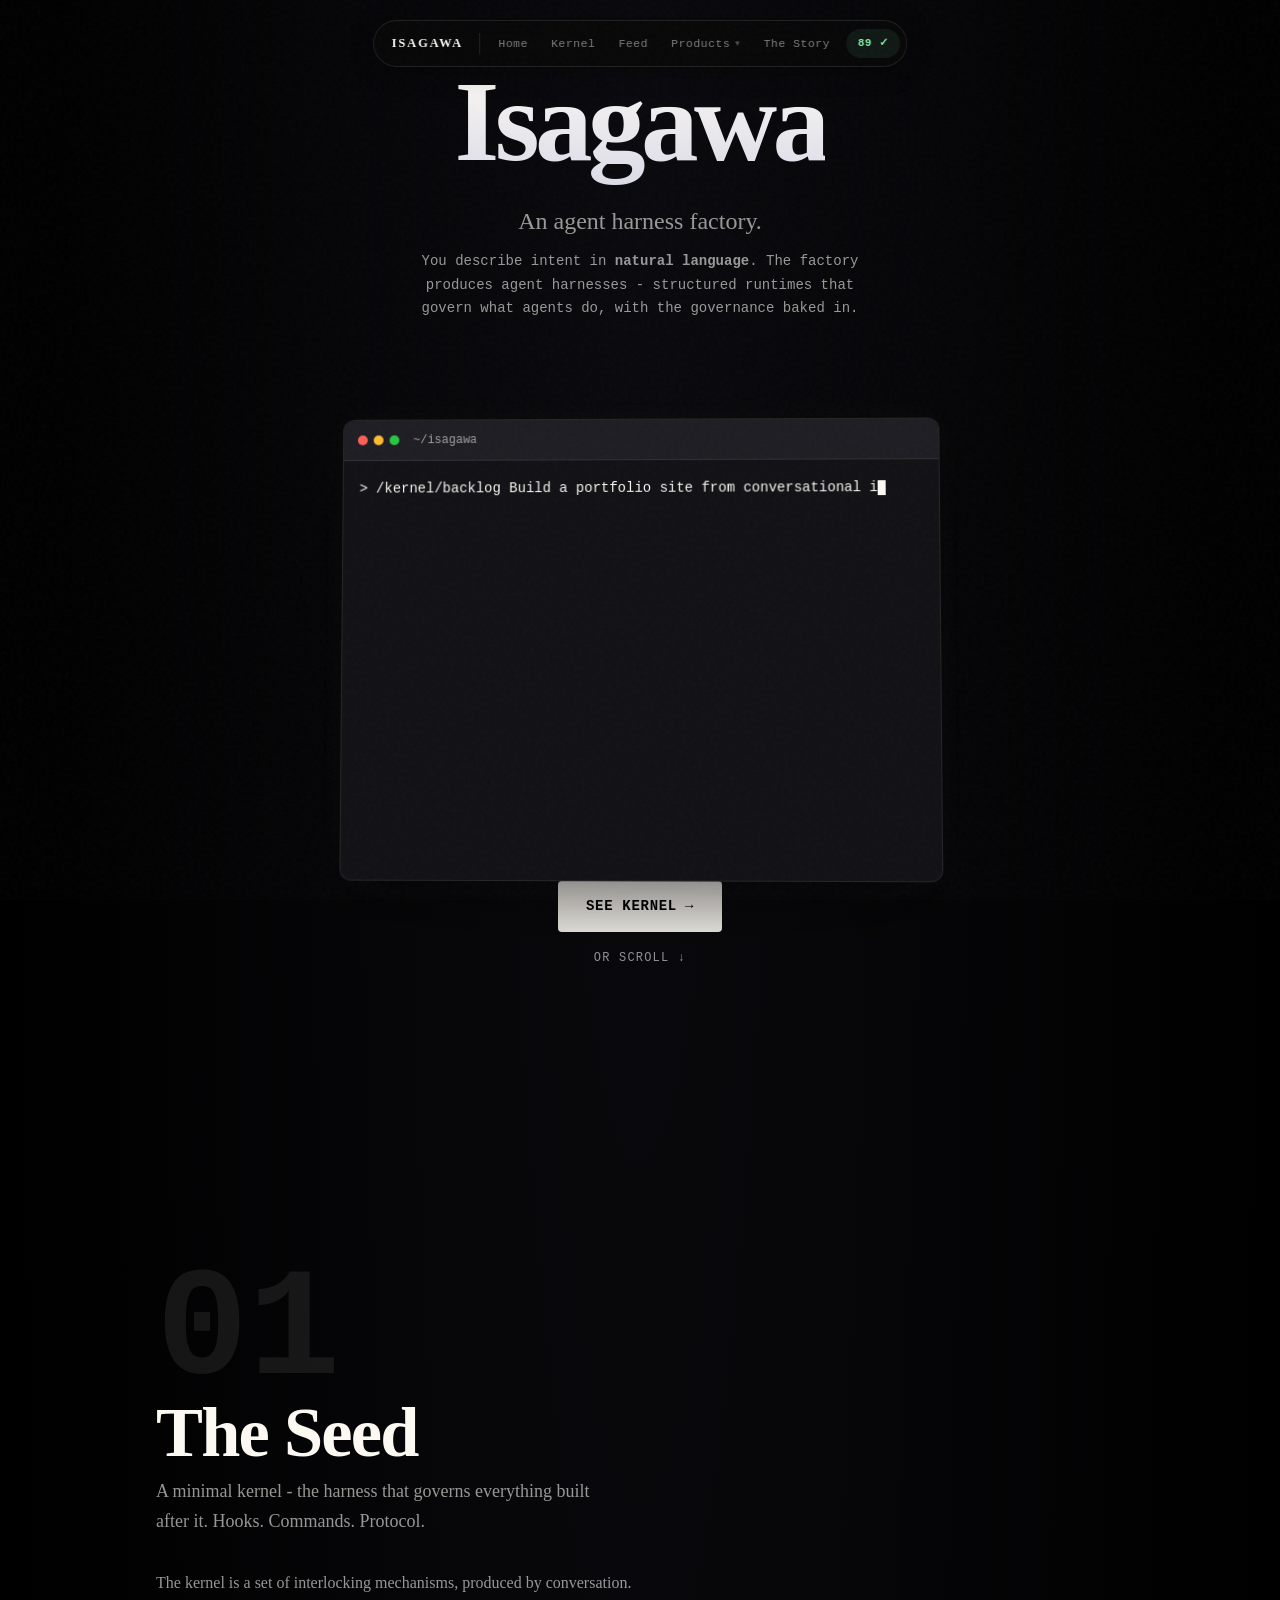
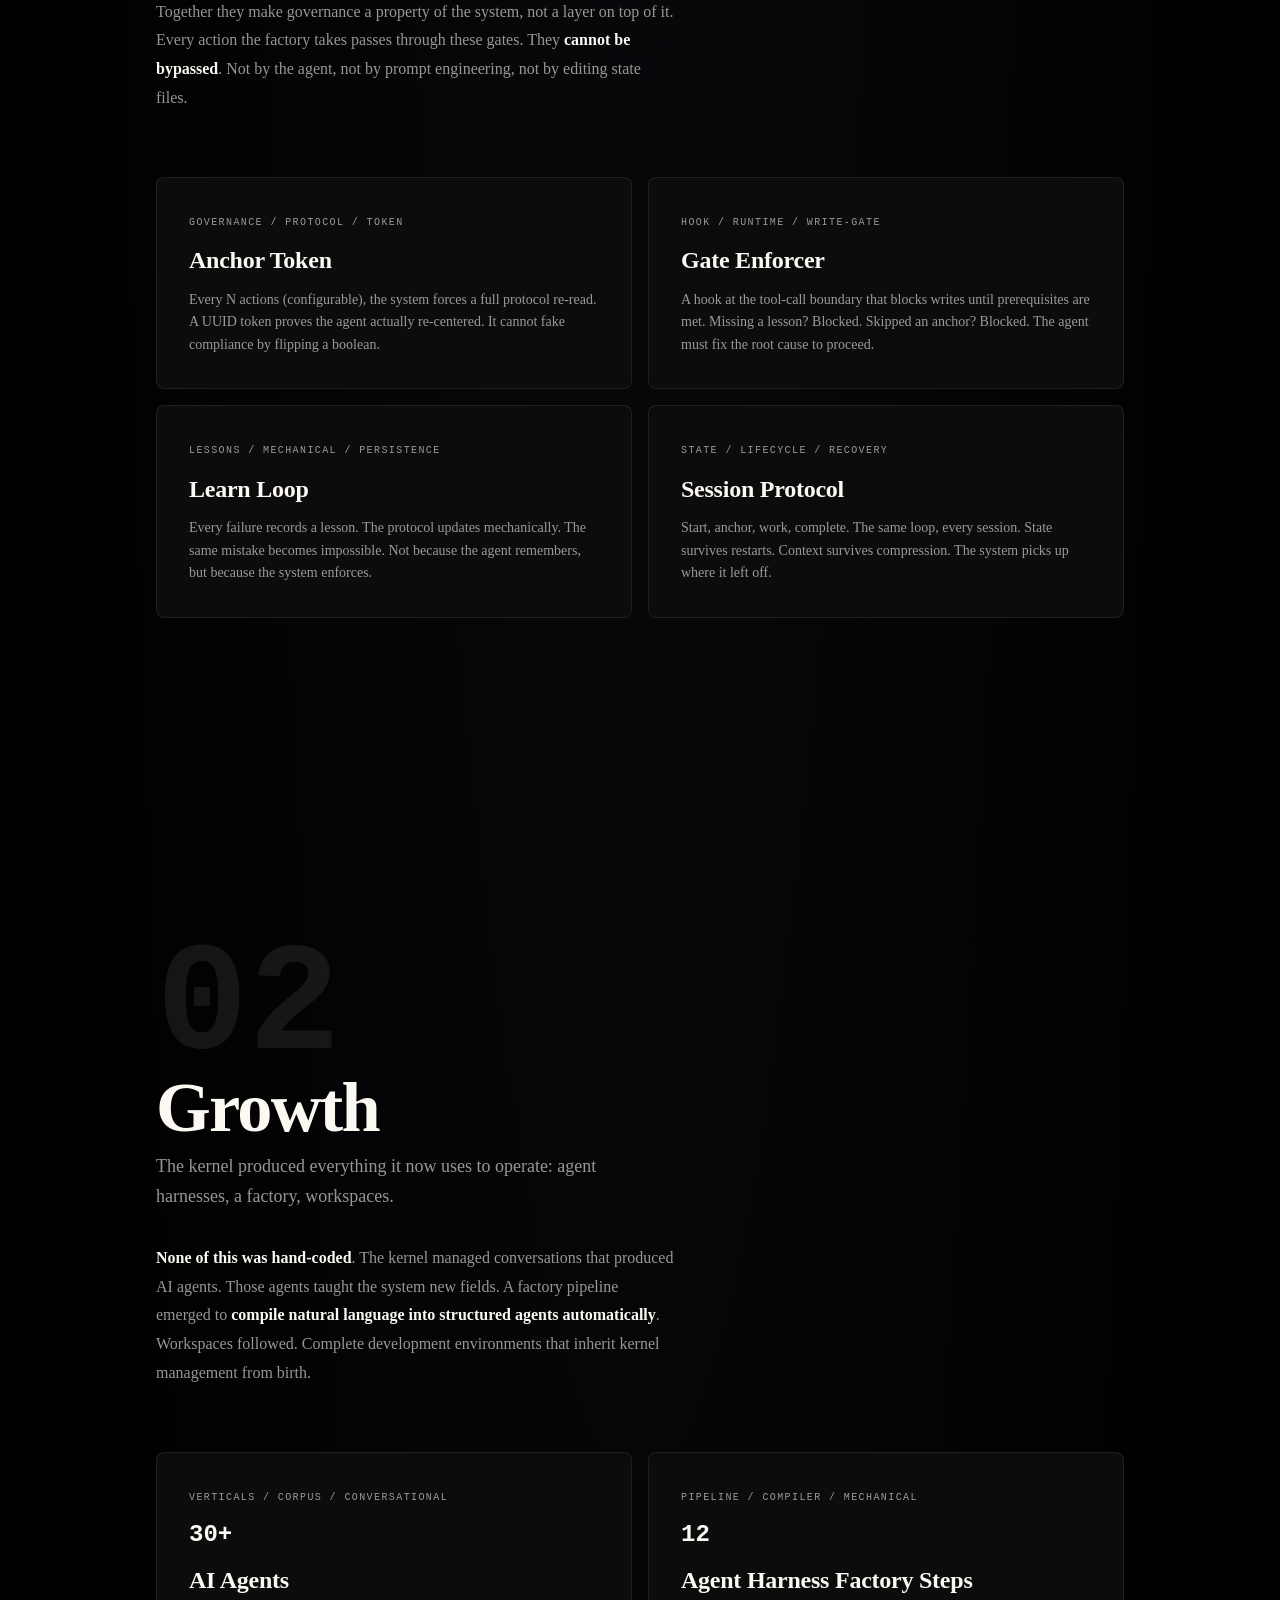
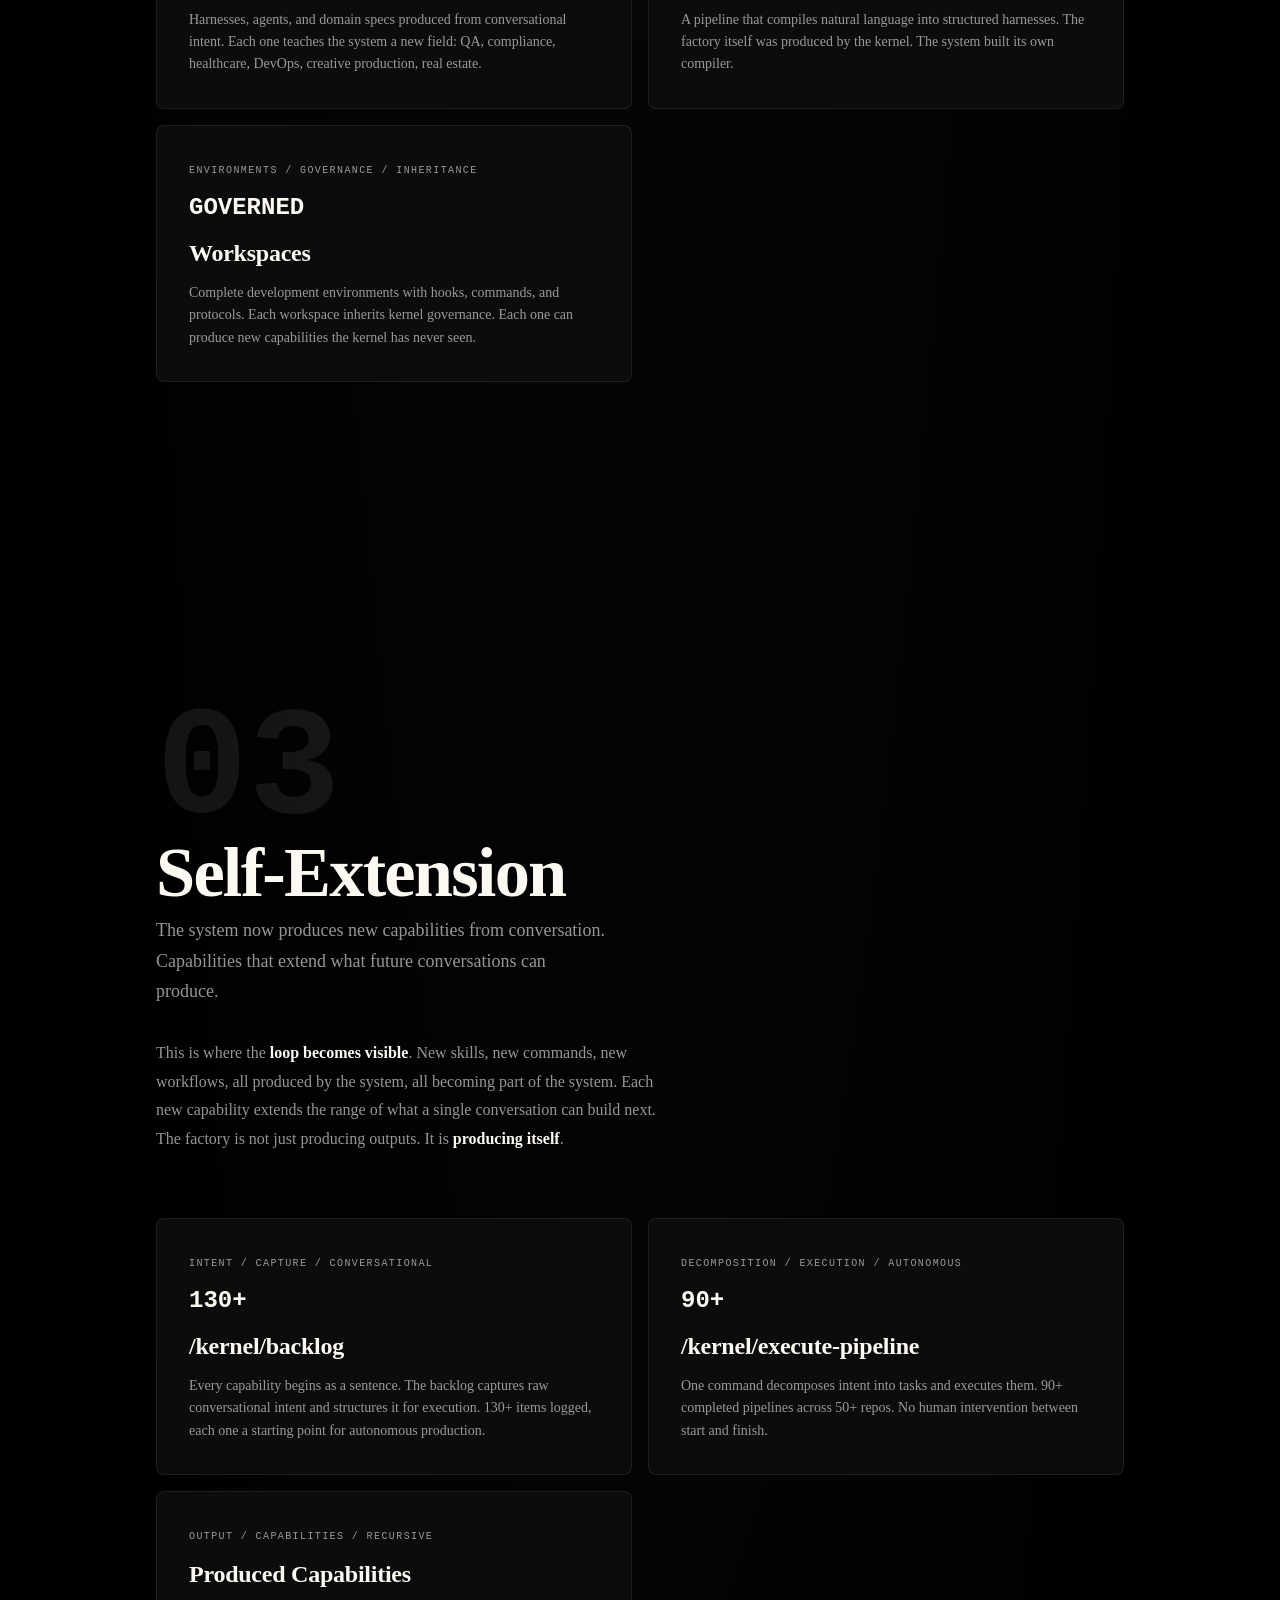
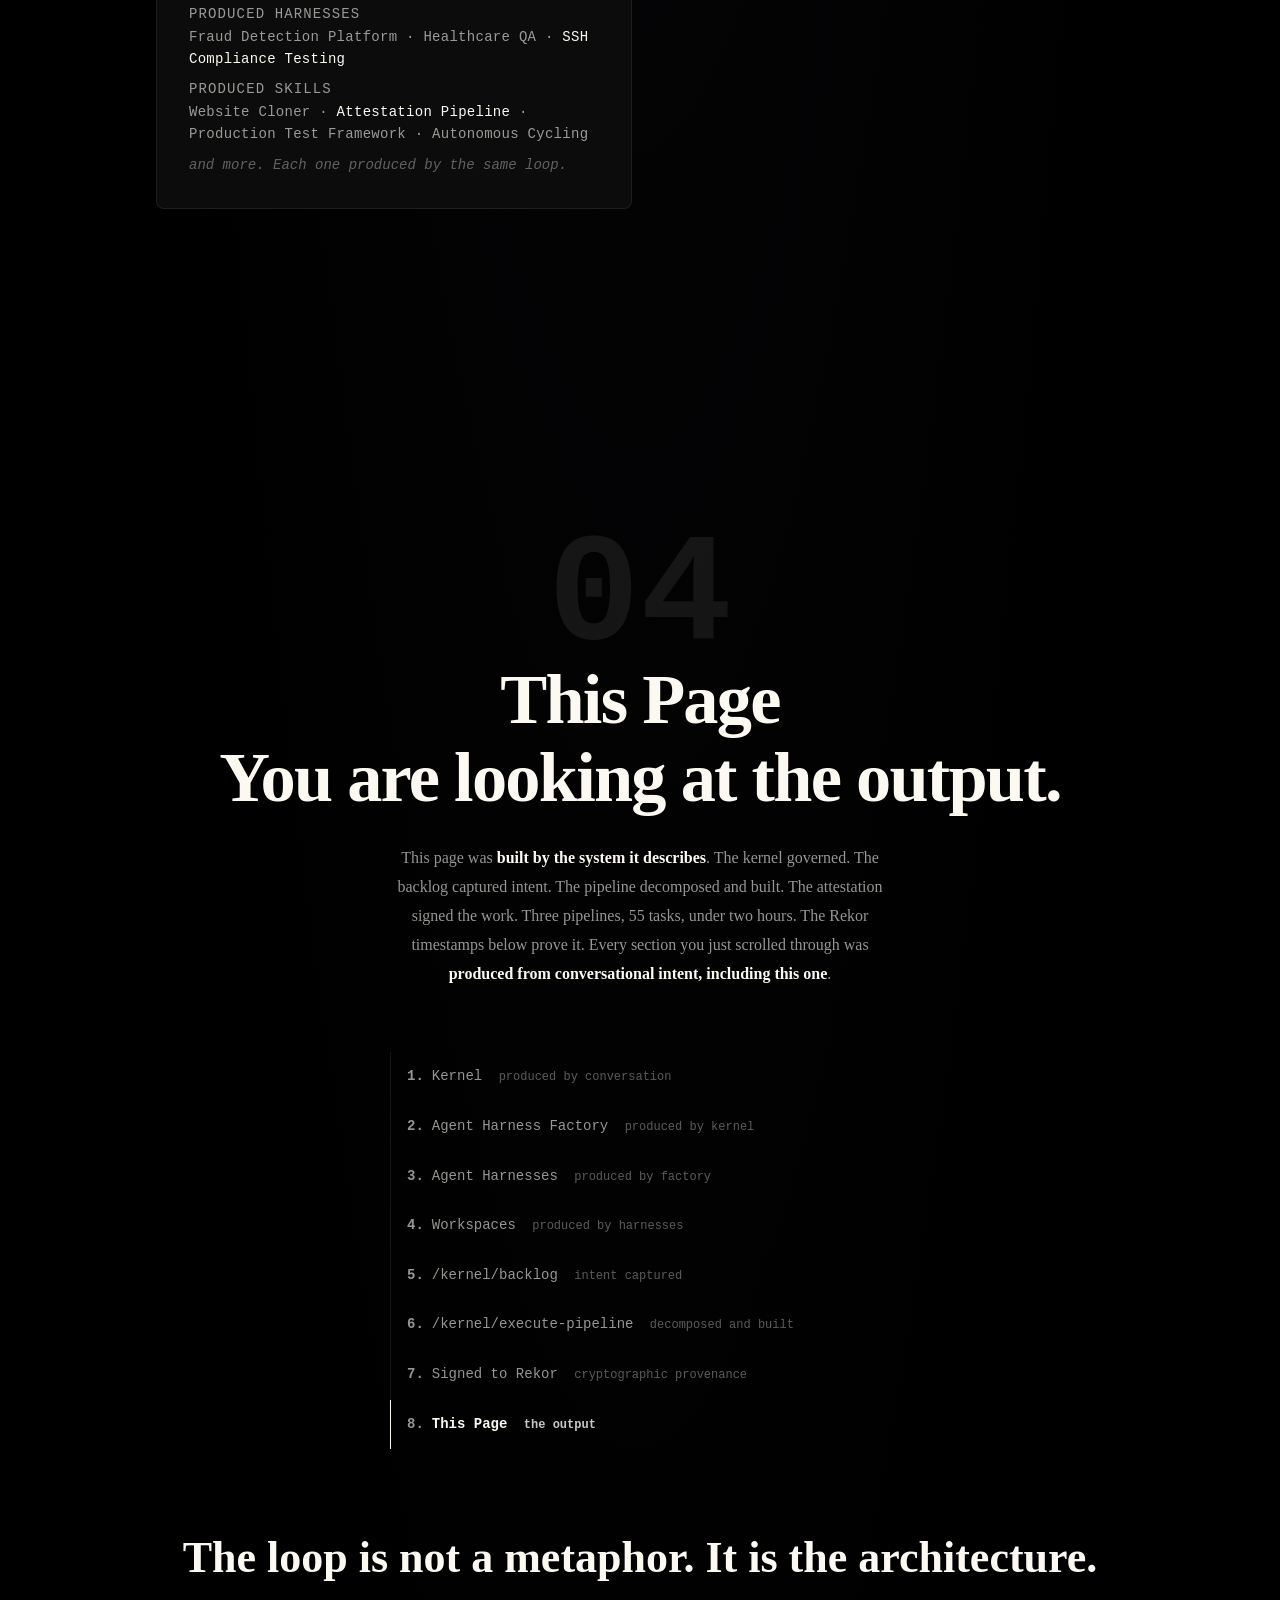
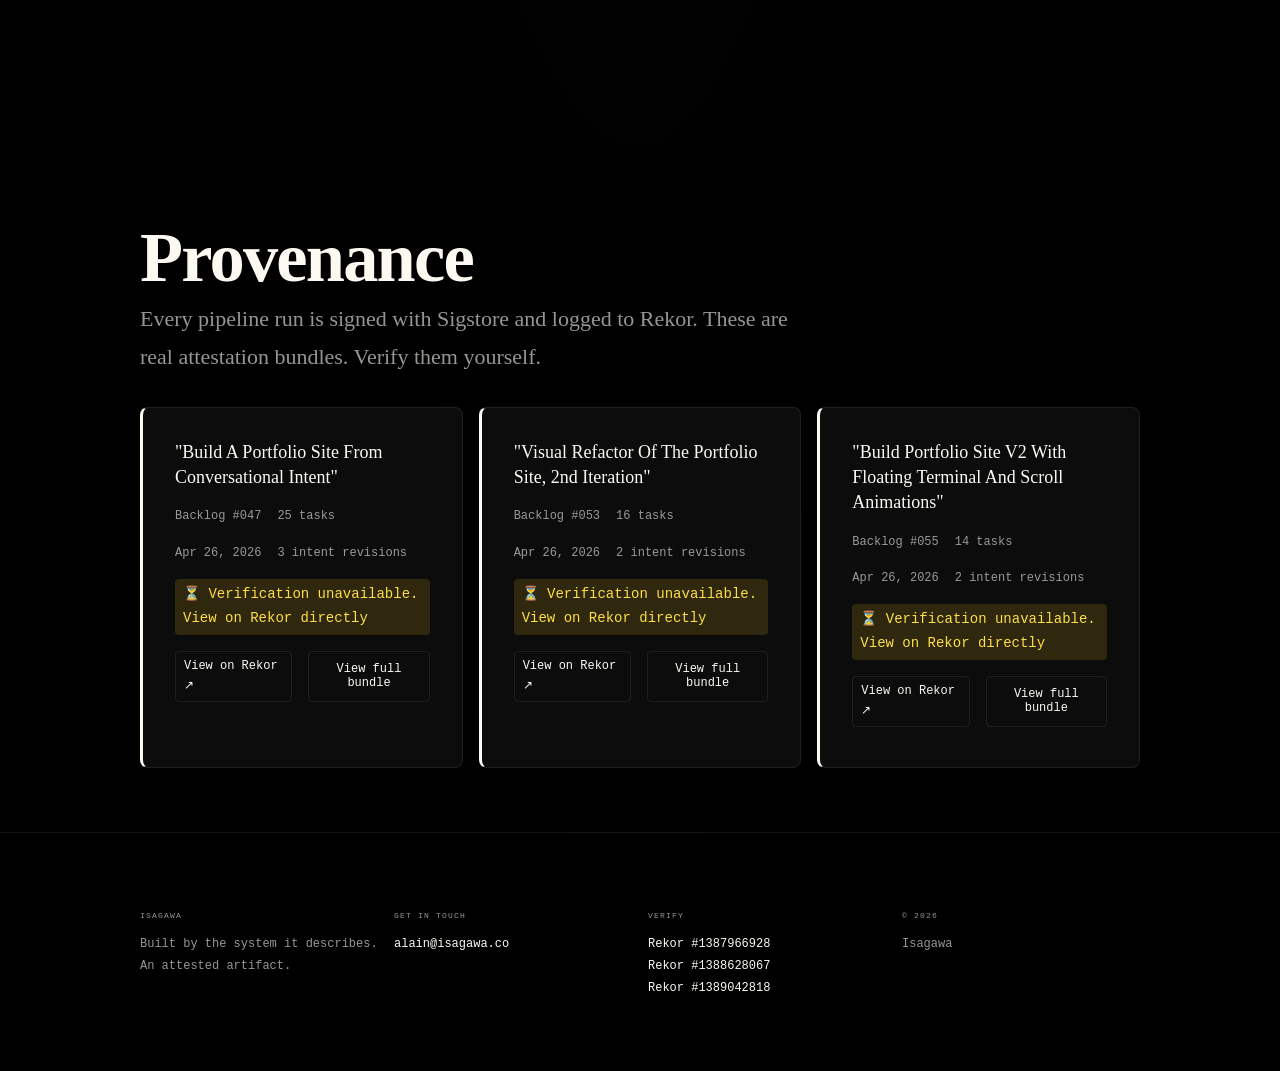
==== commit 7b750b01: "style: remove em dashes from CSS comments Completes the site-wide em-dash purge. HTML files were cle" ====
--- a/index.html
+++ b/index.html
@@ -4,10 +4,10 @@
   <meta charset="UTF-8">
   <meta name="viewport" content="width=device-width, initial-scale=1.0">
   <meta name="twitter:card" content="summary_large_image">
-  <meta name="twitter:title" content="Isagawa — Agent Harness Factory">
+  <meta name="twitter:title" content="Isagawa - Agent Harness Factory">
   <meta name="twitter:description" content="An agent harness factory built by the system it describes. 30+ harnesses produced. Kernel governance via hooks, anchors, and learn cycles.">
   <meta name="description" content="Isagawa is an agent harness factory. Describe intent. Produce governed runtimes for agentic systems.">
-  <meta property="og:title" content="Isagawa — Agent Harness Factory">
+  <meta property="og:title" content="Isagawa - Agent Harness Factory">
   <meta property="og:description" content="An agent harness factory built by the system it describes. 30+ harnesses produced. Kernel governance via hooks, anchors, and learn cycles.">
   <meta property="og:url" content="https://isagawa.co">
   <meta property="og:type" content="website">
@@ -44,7 +44,7 @@
   <section id="hero">
     <h1>Isagawa</h1>
     <h2>An agent harness factory.</h2>
-    <p>You describe intent in <strong>natural language</strong>. The factory produces agent harnesses — structured runtimes that govern what agents do, with the governance baked in.</p>
+    <p>You describe intent in <strong>natural language</strong>. The factory produces agent harnesses - structured runtimes that govern what agents do, with the governance baked in.</p>
     <div class="terminal">
       <div class="terminal__header">
         <span class="terminal__dot terminal__dot--red"></span>
@@ -63,7 +63,7 @@
   <section id="seed" class="anchor-section parallax-section">
     <span class="anchor-section__number parallax-number reveal">01</span>
     <h2 class="anchor-section__title reveal">The Seed</h2>
-    <p class="anchor-section__subtitle reveal">A minimal kernel — the harness that governs everything built after it. Hooks. Commands. Protocol.</p>
+    <p class="anchor-section__subtitle reveal">A minimal kernel - the harness that governs everything built after it. Hooks. Commands. Protocol.</p>
     <p class="anchor-section__narrative reveal">The kernel is a set of interlocking mechanisms, produced by conversation. Together they make governance a property of the system, not a layer on top of it. Every action the factory takes passes through these gates. They <strong>cannot be bypassed</strong>. Not by the agent, not by prompt engineering, not by editing state files.</p>
     <div class="anchor-section__content">
       <div class="evidence-grid reveal-stagger">
@@ -370,7 +370,7 @@
       const invocation = pred.invocation || {};
       const chain = invocation.intent_chain || [];
 
-      // Intent text — the literal sentence that started each pipeline
+      // Intent text - the literal sentence that started each pipeline
       const intentStrings = {
         'attestation-bundle-1': '"Build a portfolio site from conversational intent"',
         'attestation-bundle-2': '"Visual refactor of the portfolio site, 2nd iteration"',
--- a/styles.css
+++ b/styles.css
@@ -1,36 +1,36 @@
 :root {
-  /* Backgrounds — derived from shader-colors.json body.backgroundColor: rgb(0, 0, 0)
+  /* Backgrounds - derived from shader-colors.json body.backgroundColor: rgb(0, 0, 0)
      Shader uses a flat single-surface dark theme with no card elevations,
      so surface/elevated are subtle increments from pure black */
   --bg-primary: rgb(0, 0, 0);
   --bg-surface: rgb(12, 12, 12);
   --bg-elevated: rgb(24, 24, 24);
 
-  /* Text — derived from shader-colors.json body.color: rgb(252, 249, 243)
+  /* Text - derived from shader-colors.json body.color: rgb(252, 249, 243)
      Warm off-white primary; secondary is reduced opacity for muted hierarchy */
   --text-primary: rgb(252, 249, 243);
   --text-secondary: rgba(252, 249, 243, 0.6);
   --text-accent: rgb(252, 249, 243);
 
-  /* Accent — derived from shader-colors.json customProperties --foreground: #fcf9f3
+  /* Accent - derived from shader-colors.json customProperties --foreground: #fcf9f3
      Shader's accent IS the warm off-white foreground against pure black */
   --accent: #fcf9f3;
   --accent-hover: rgb(255, 255, 255);
   --accent-glow: rgba(252, 249, 243, 0.15);
 
-  /* Borders — derived from shader-surfaces.json (no visible borders in source,
+  /* Borders - derived from shader-surfaces.json (no visible borders in source,
      so derived as opacity variants of the text color for subtle/strong hierarchy) */
   --border-subtle: rgba(252, 249, 243, 0.08);
   --border-strong: rgba(252, 249, 243, 0.2);
 
-  /* Font families — derived from shader-typography.json
+  /* Font families - derived from shader-typography.json
      Shader uses "STIX Two Text" exclusively (serif) with Times New Roman fallback.
      Body and heading share the same stack; mono added for code/terminal elements. */
   --font-heading: "STIX Two Text", "STIX Two Text Fallback", serif;
   --font-body: "STIX Two Text", "STIX Two Text Fallback", serif;
   --font-mono: "SF Mono", "Fira Code", "Fira Mono", "Roboto Mono", monospace;
 
-  /* Type scale — derived from shader-typography.json base fontSize: 16px (1rem)
+  /* Type scale - derived from shader-typography.json base fontSize: 16px (1rem)
      Shader renders all elements at 16px; scale built around that base
      using a ~1.25 ratio for heading progression */
   --text-xs: 0.75rem;
@@ -42,7 +42,7 @@
   --text-3xl: 2rem;
   --text-hero: 3rem;
 
-  /* Spacing scale — derived from suero-spacing.json
+  /* Spacing scale - derived from suero-spacing.json
      Base unit: 16px (grid gap), section padding: 64px, container margin: ~20.64px.
      Scale built from grid gap as anchor with 2x progression */
   --space-xs: 0.25rem;
@@ -52,24 +52,24 @@
   --space-xl: 4rem;
   --space-section: 4rem;
 
-  /* Layout — derived from suero-spacing.json
+  /* Layout - derived from suero-spacing.json
      maxWidth: 1920px (container[0-19]), grid gap: 16px (all grids) */
   --max-width: 1920px;
   --grid-gap: 1rem;
 
-  /* Button component tokens — derived from accent + spacing primitives */
+  /* Button component tokens - derived from accent + spacing primitives */
   --btn-bg: var(--accent);
   --btn-text: var(--bg-primary);
   --btn-radius: 0.25rem;
   --btn-padding: var(--space-sm) var(--space-md);
 
-  /* Card component tokens — derived from surface + border + spacing primitives */
+  /* Card component tokens - derived from surface + border + spacing primitives */
   --card-bg: var(--bg-surface);
   --card-border: var(--border-subtle);
   --card-radius: 0.5rem;
   --card-padding: var(--space-lg);
 
-  /* Badge tokens — spec type variants derived from accent palette
+  /* Badge tokens - spec type variants derived from accent palette
      Three distinct hues against the dark theme: blue (BUILD), green (WORKSPACE), amber (OPERATE) */
   --badge-build-bg: rgba(96, 165, 250, 0.15);
   --badge-build-text: rgb(147, 197, 253);
@@ -79,7 +79,7 @@
   --badge-operate-text: rgb(253, 224, 71);
 }
 
-/* Factory origin strip — product pages only */
+/* Factory origin strip - product pages only */
 .factory-origin {
   display: block;
   width: 100%;
@@ -511,7 +511,7 @@
   font-style: italic;
 }
 
-/* This Page — reveal section */
+/* This Page - reveal section */
 #this-page {
   text-align: center;
 }
@@ -715,7 +715,7 @@
 }
 
 /* ==========================================
-   V2 — Terminal, Scroll Reveals, Parallax
+   V2 - Terminal, Scroll Reveals, Parallax
    ========================================== */
 
 /* Floating Terminal */
--- a/pill-nav.css
+++ b/pill-nav.css
@@ -1,5 +1,5 @@
 /* =============================================
-   PILL NAV — Floating centered nav (all pages)
+   PILL NAV - Floating centered nav (all pages)
    ============================================= */
 
 /* Hide old hamburger header */
@@ -146,7 +146,7 @@
   background: rgba(134, 239, 172, 0.14);
 }
 
-/* Content spacing — push first elements below pill */
+/* Content spacing - push first elements below pill */
 .factory-origin { margin-top: 5rem; }
 .loop-badge     { margin-top: 0.5rem; }
 
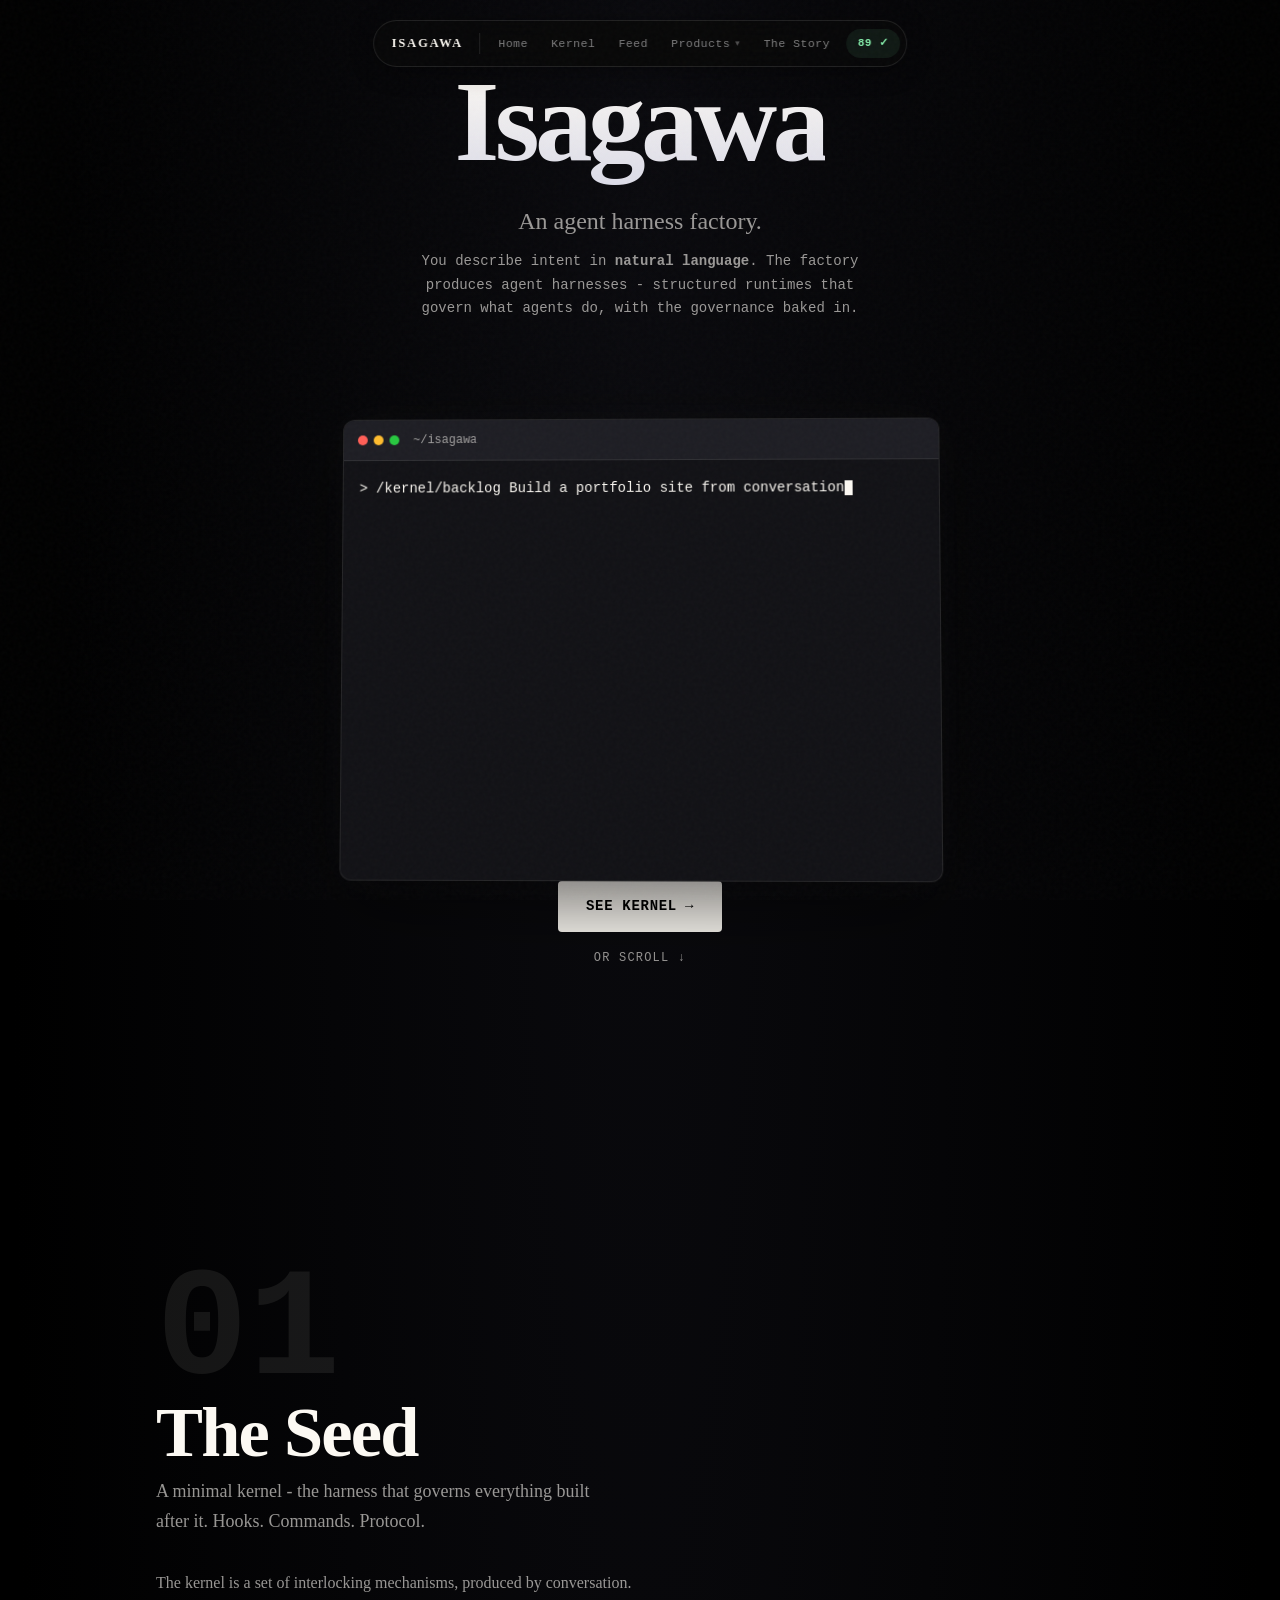
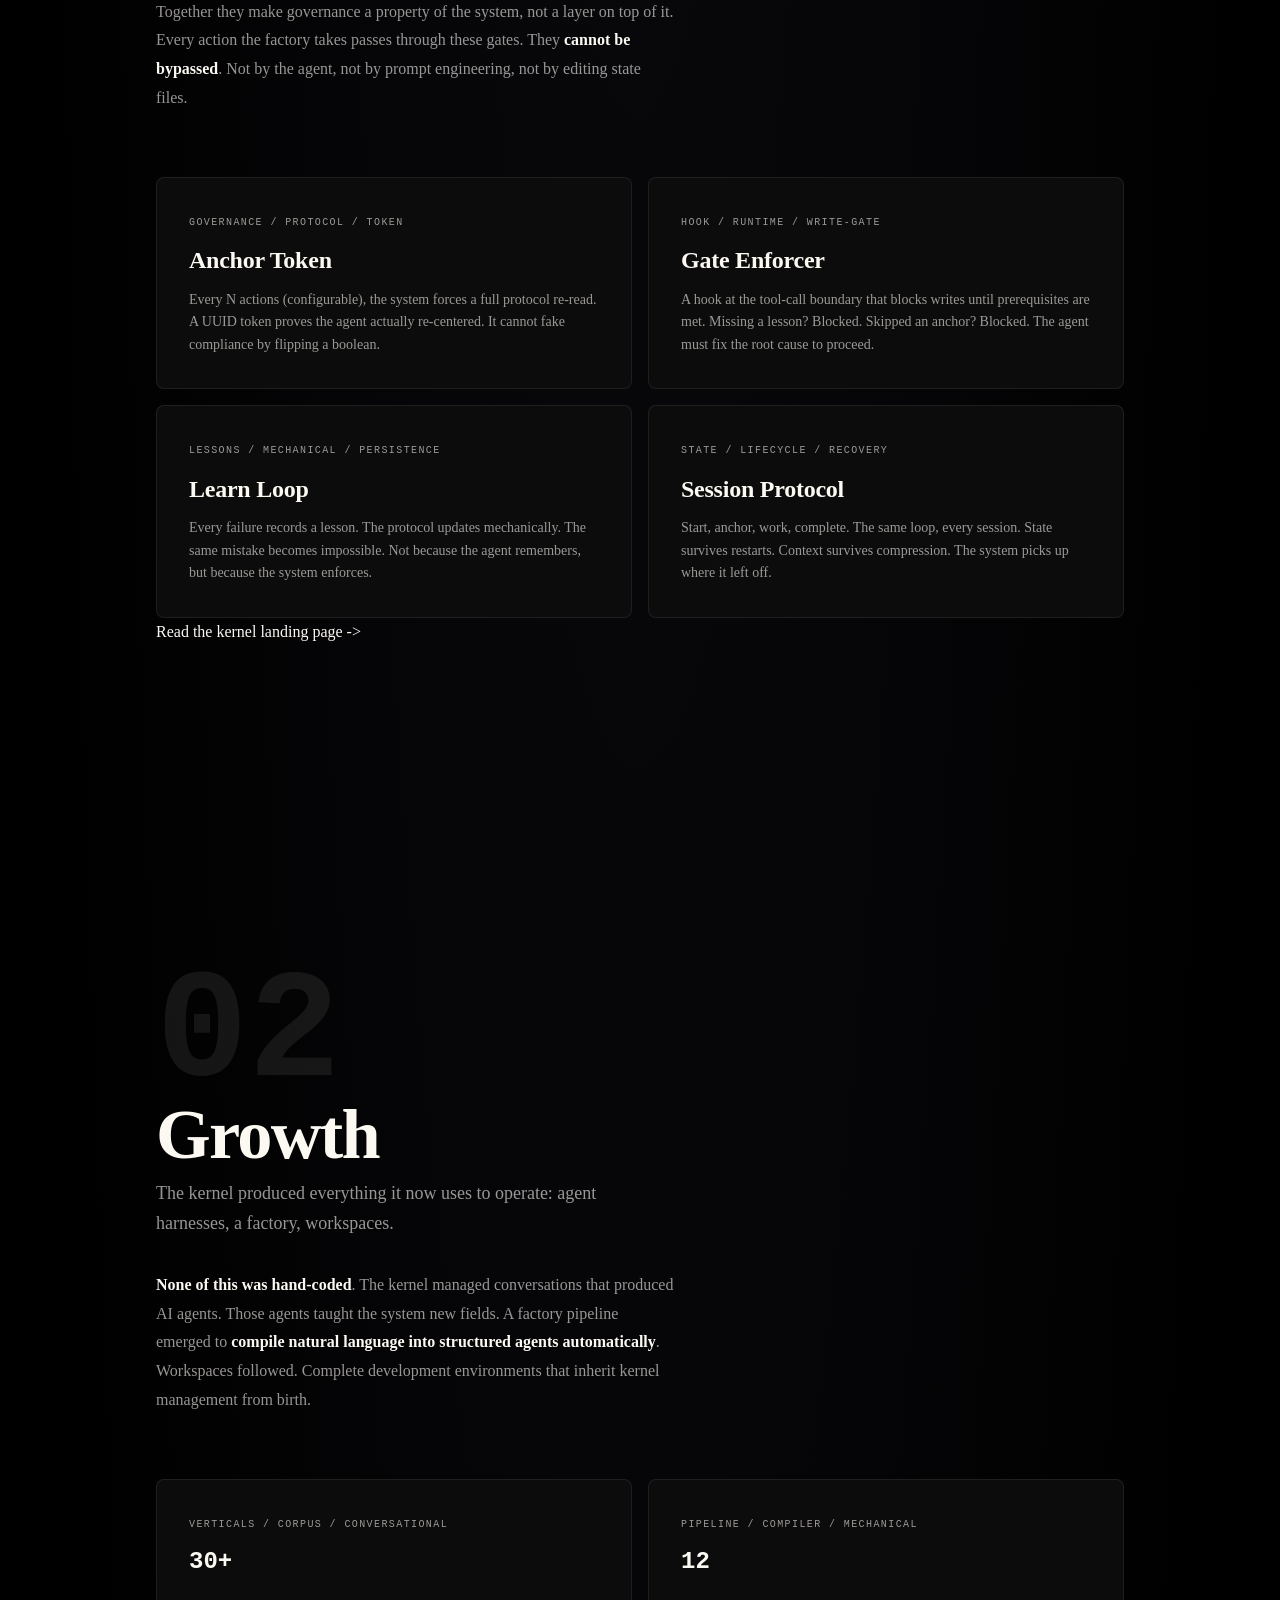
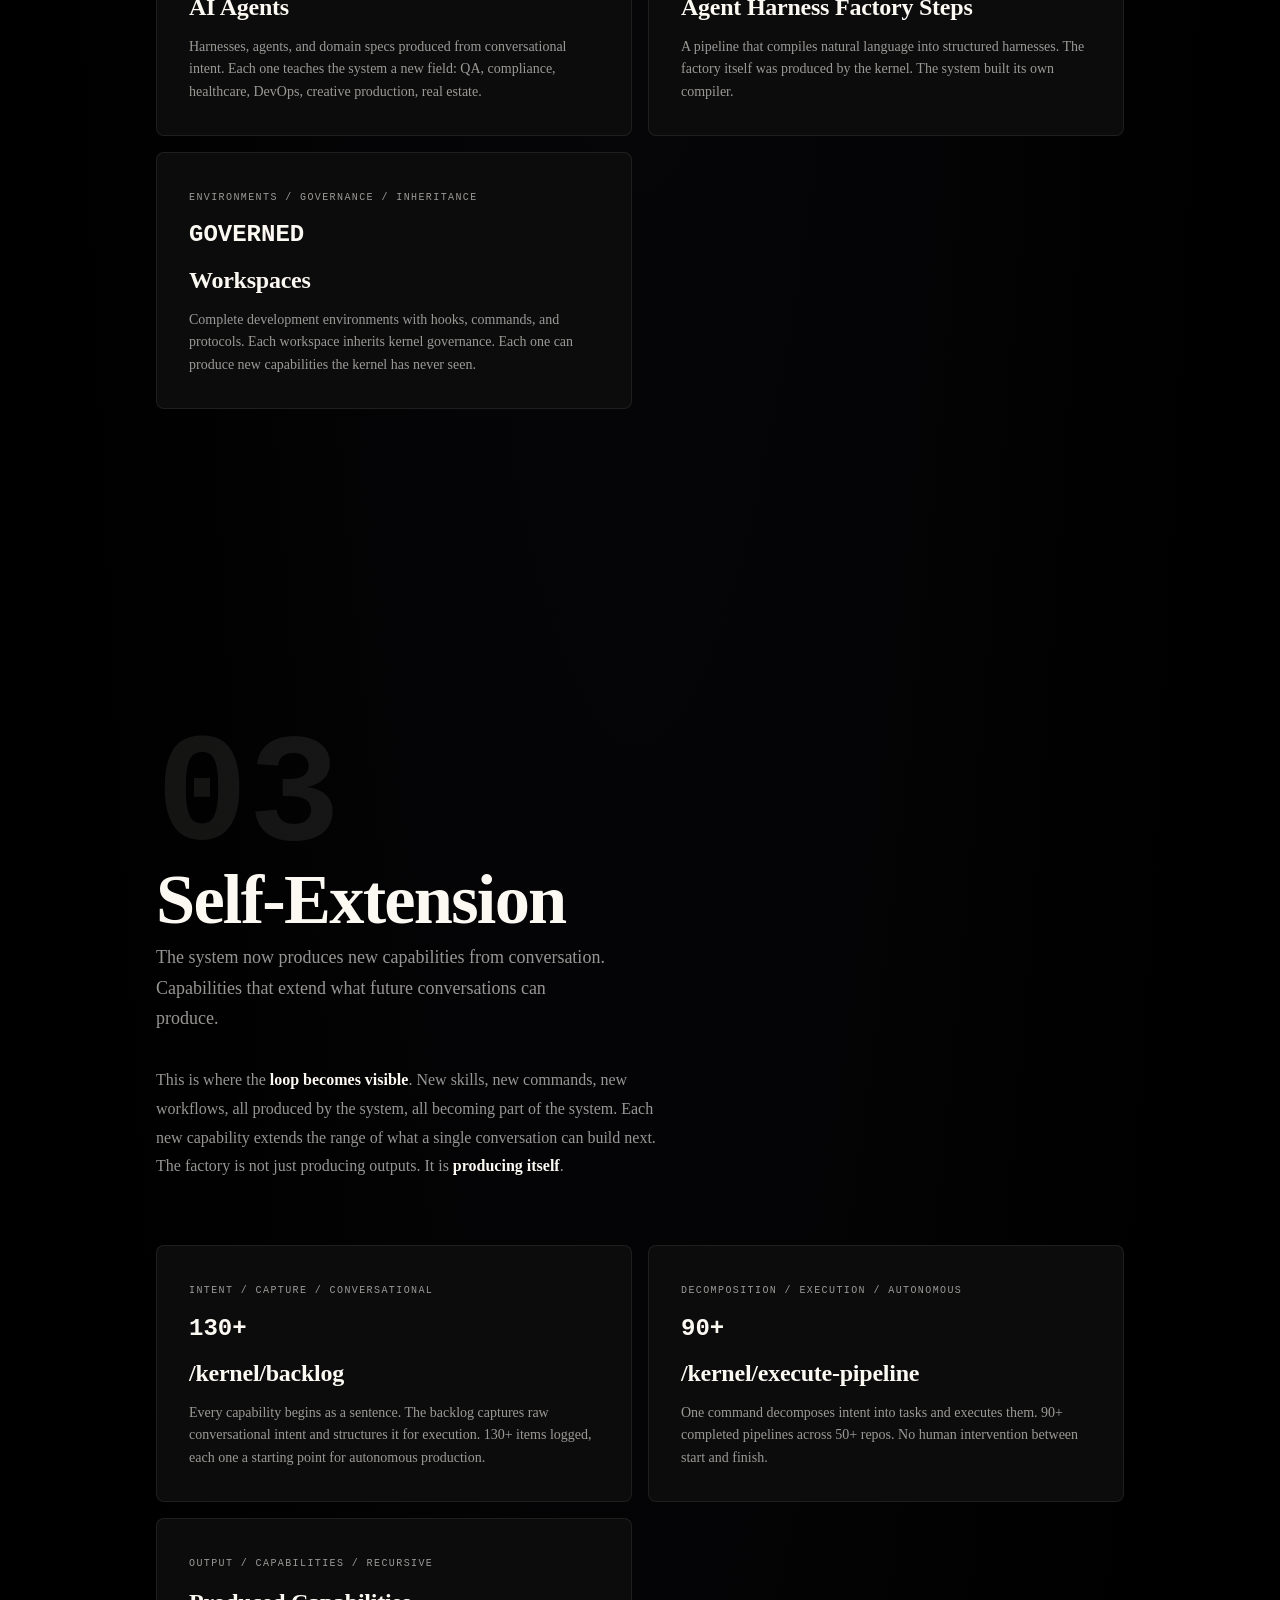
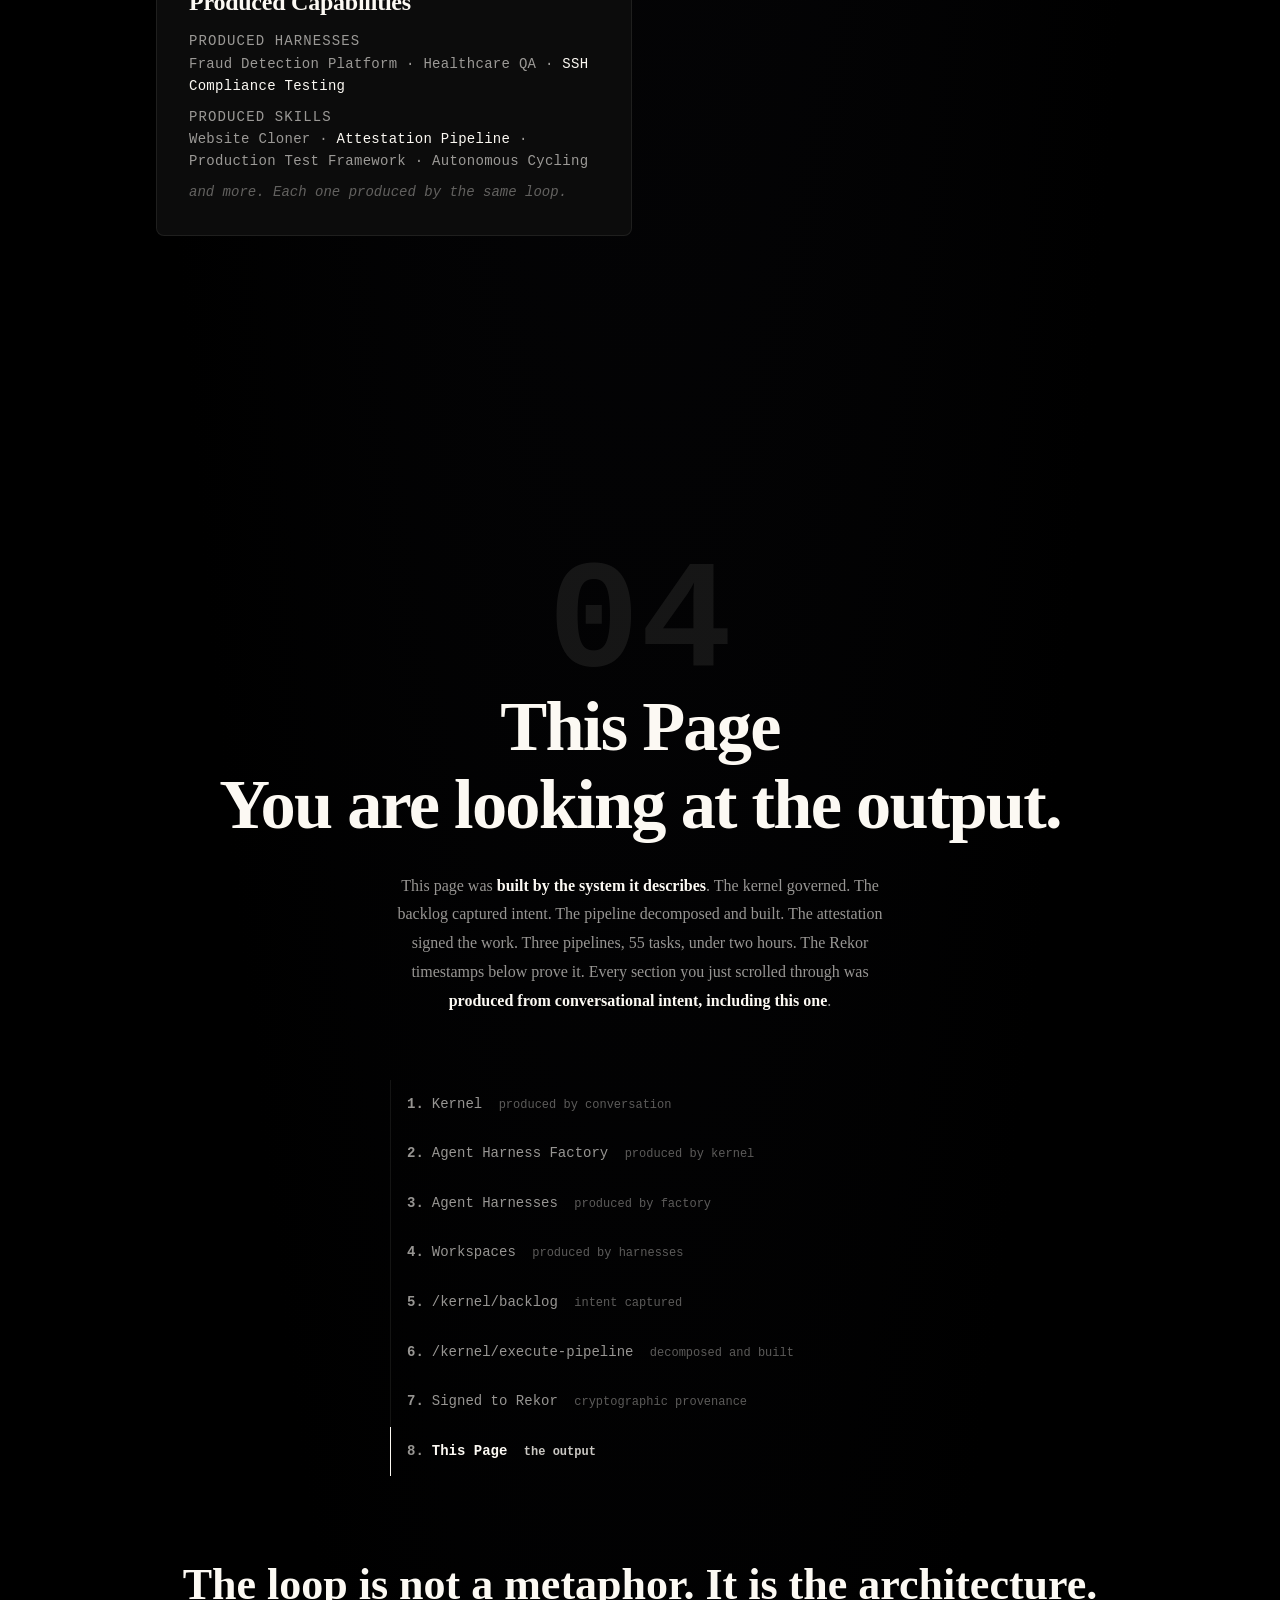
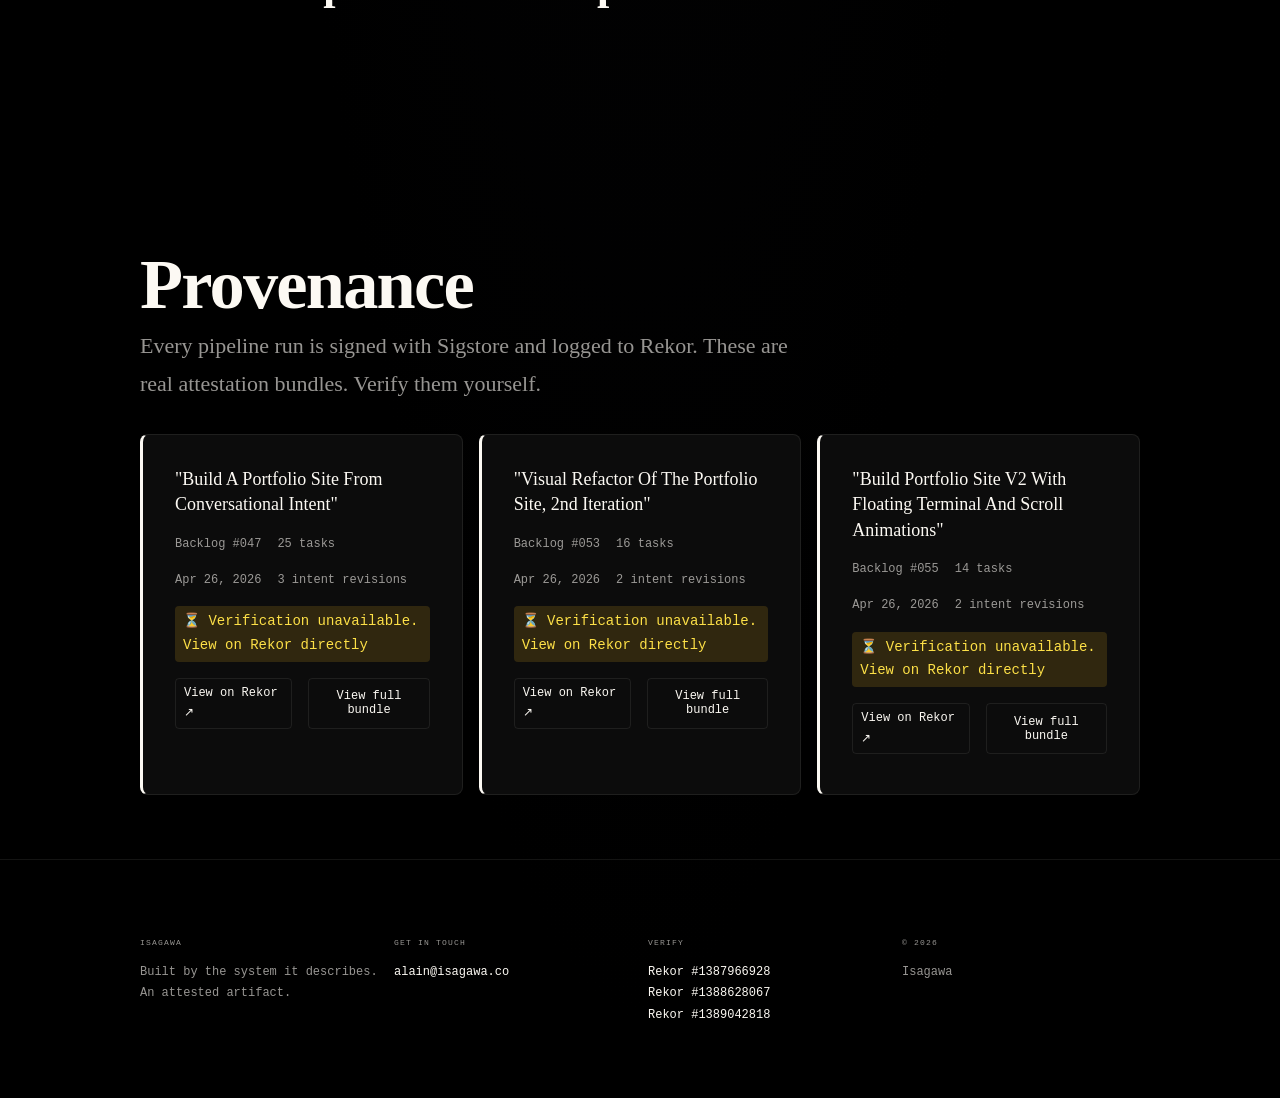
==== commit 6e75ba93: "feat: add kernel.html landing page + cross-links Adds dedicated kernel landing page with hero, loop " ====
--- a/index.html
+++ b/index.html
@@ -89,6 +89,7 @@
         </div>
       </div>
     </div>
+    <p class="anchor-section__more"><a href="kernel.html">Read the kernel landing page -&gt;</a></p>
   </section>
 
   <section id="growth" class="anchor-section parallax-section">
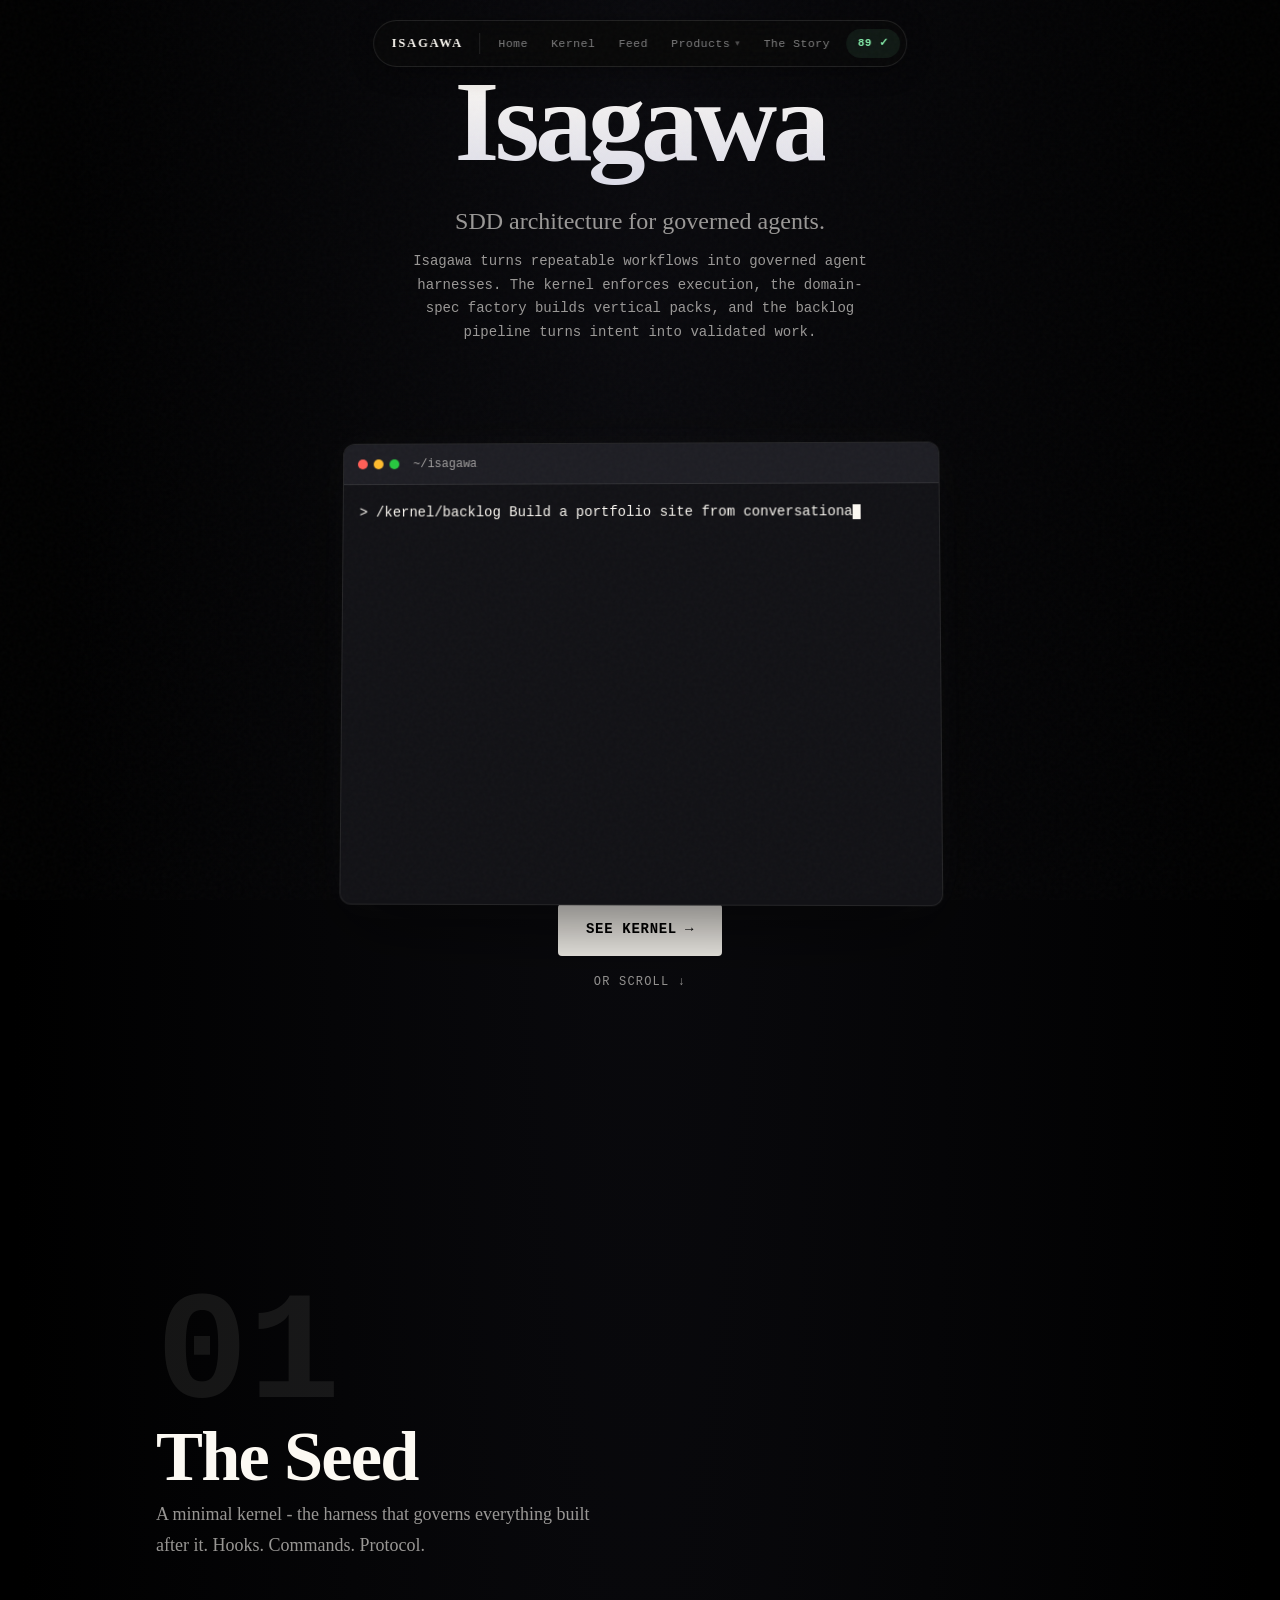
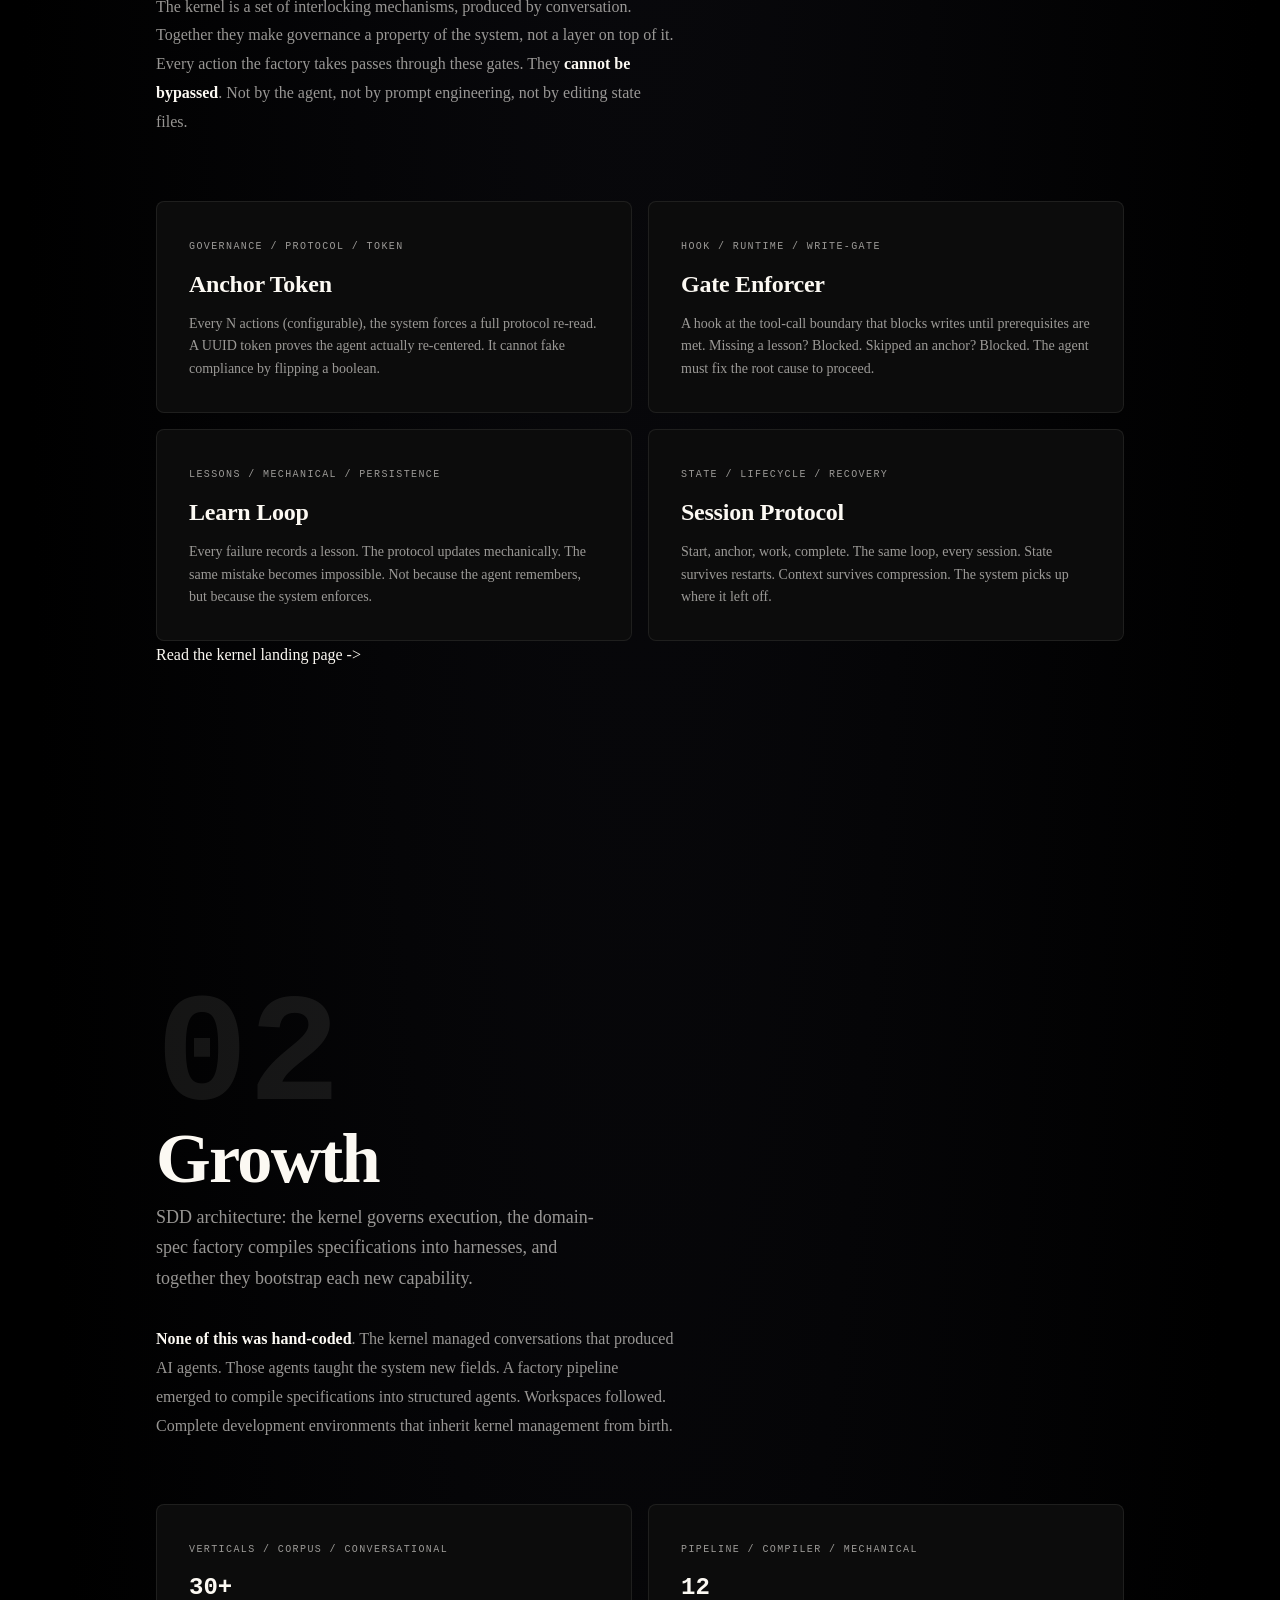
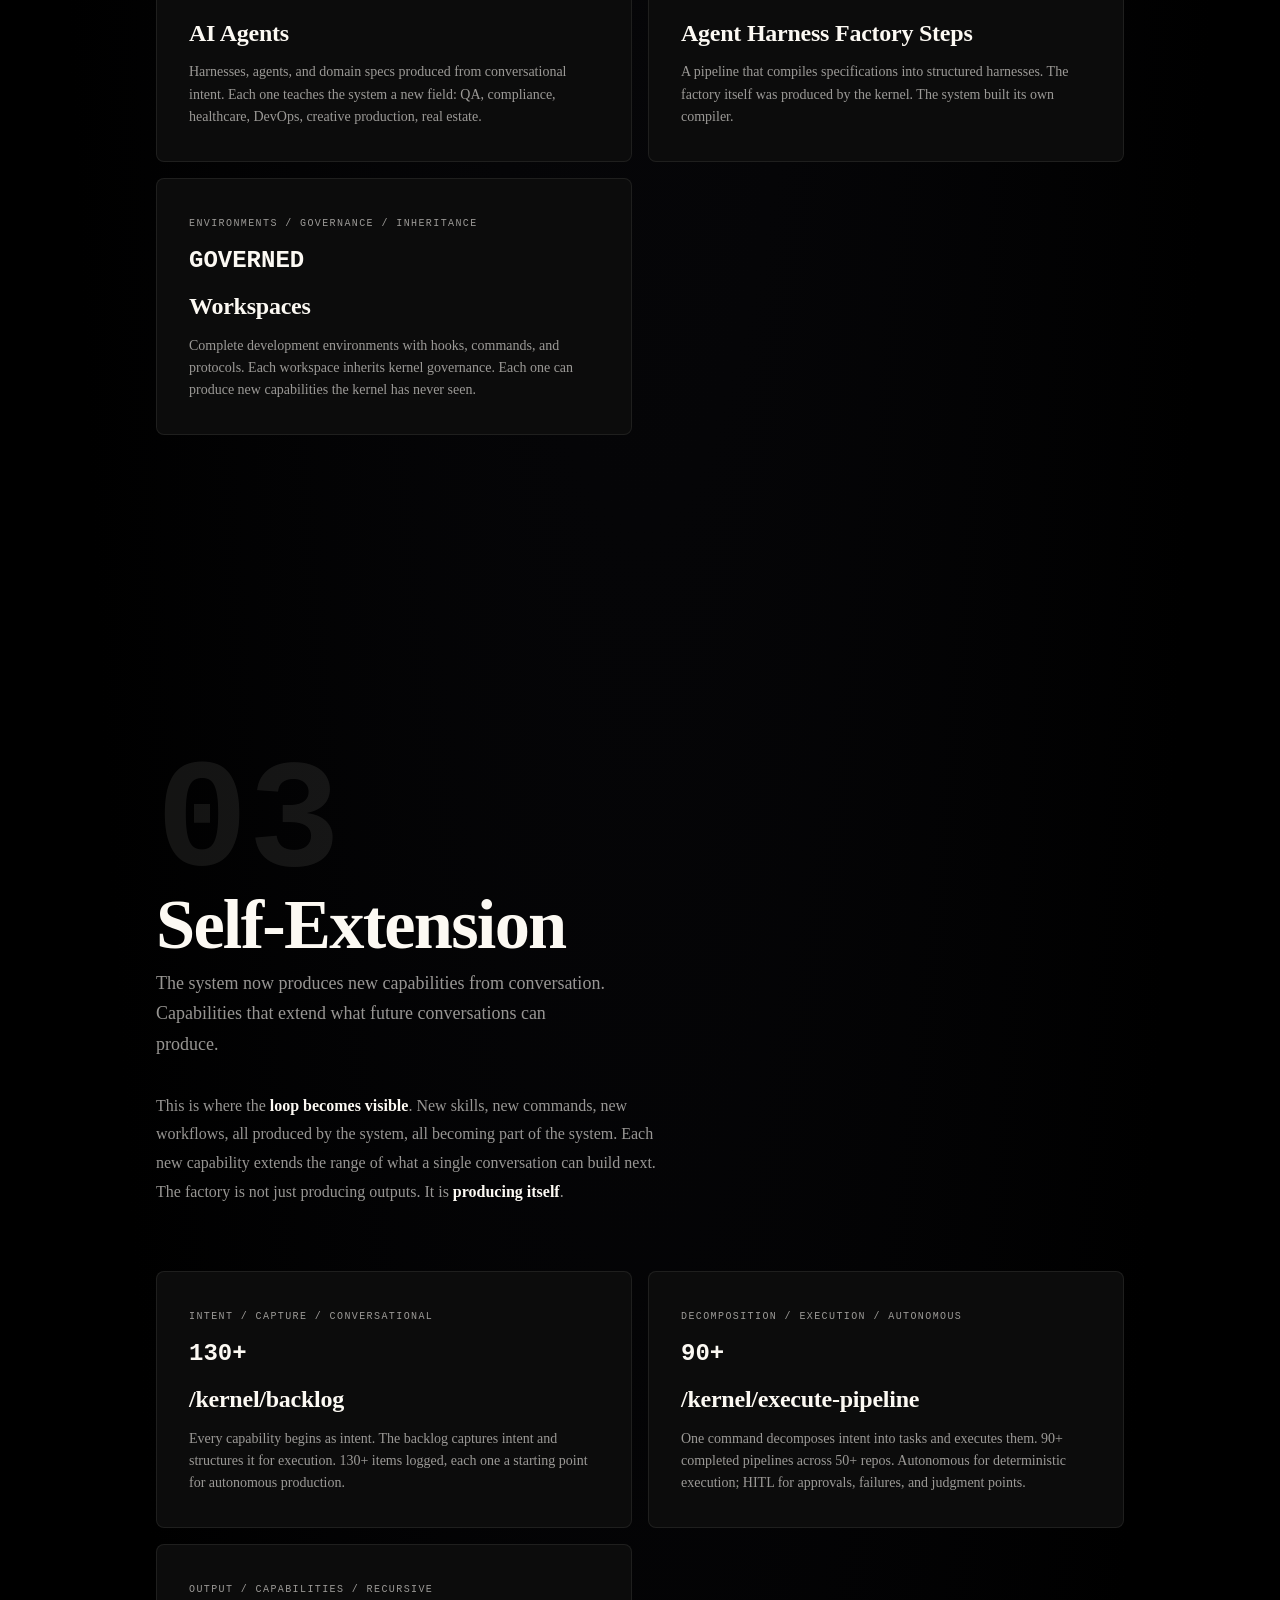
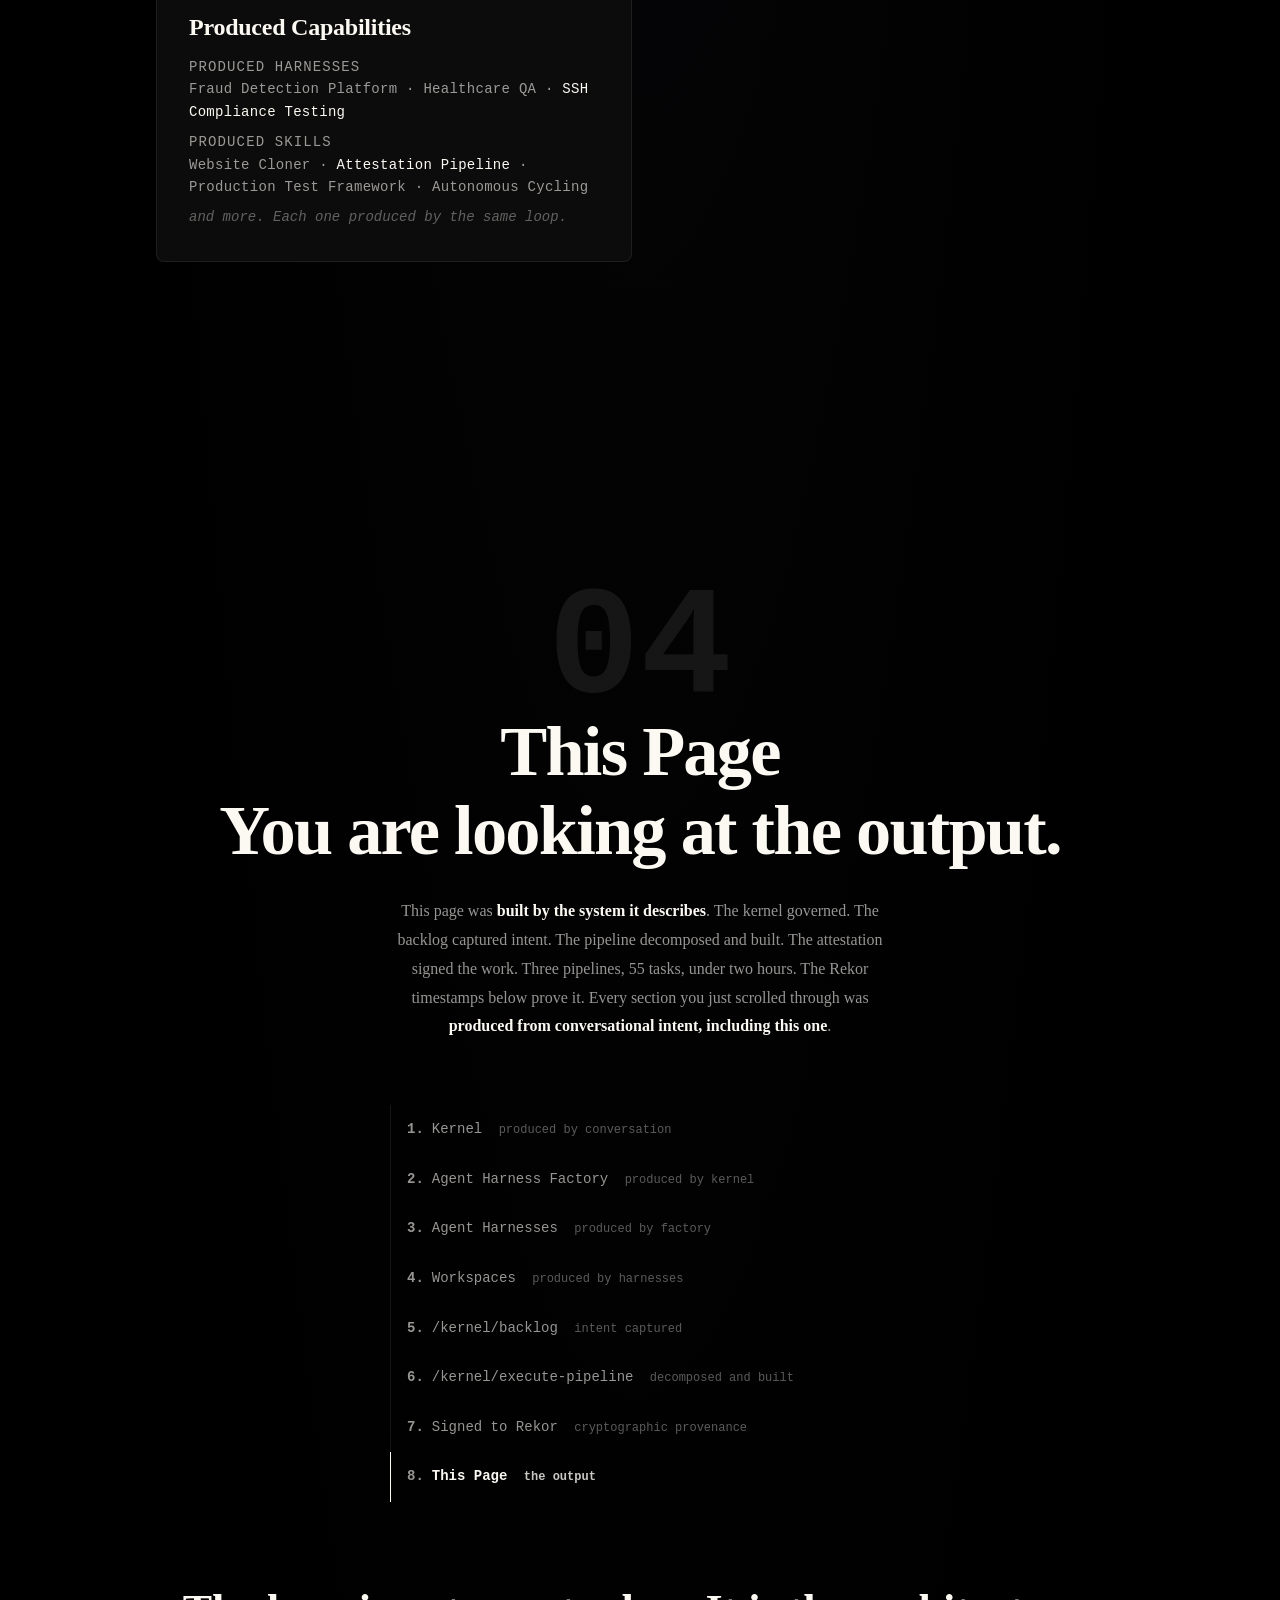
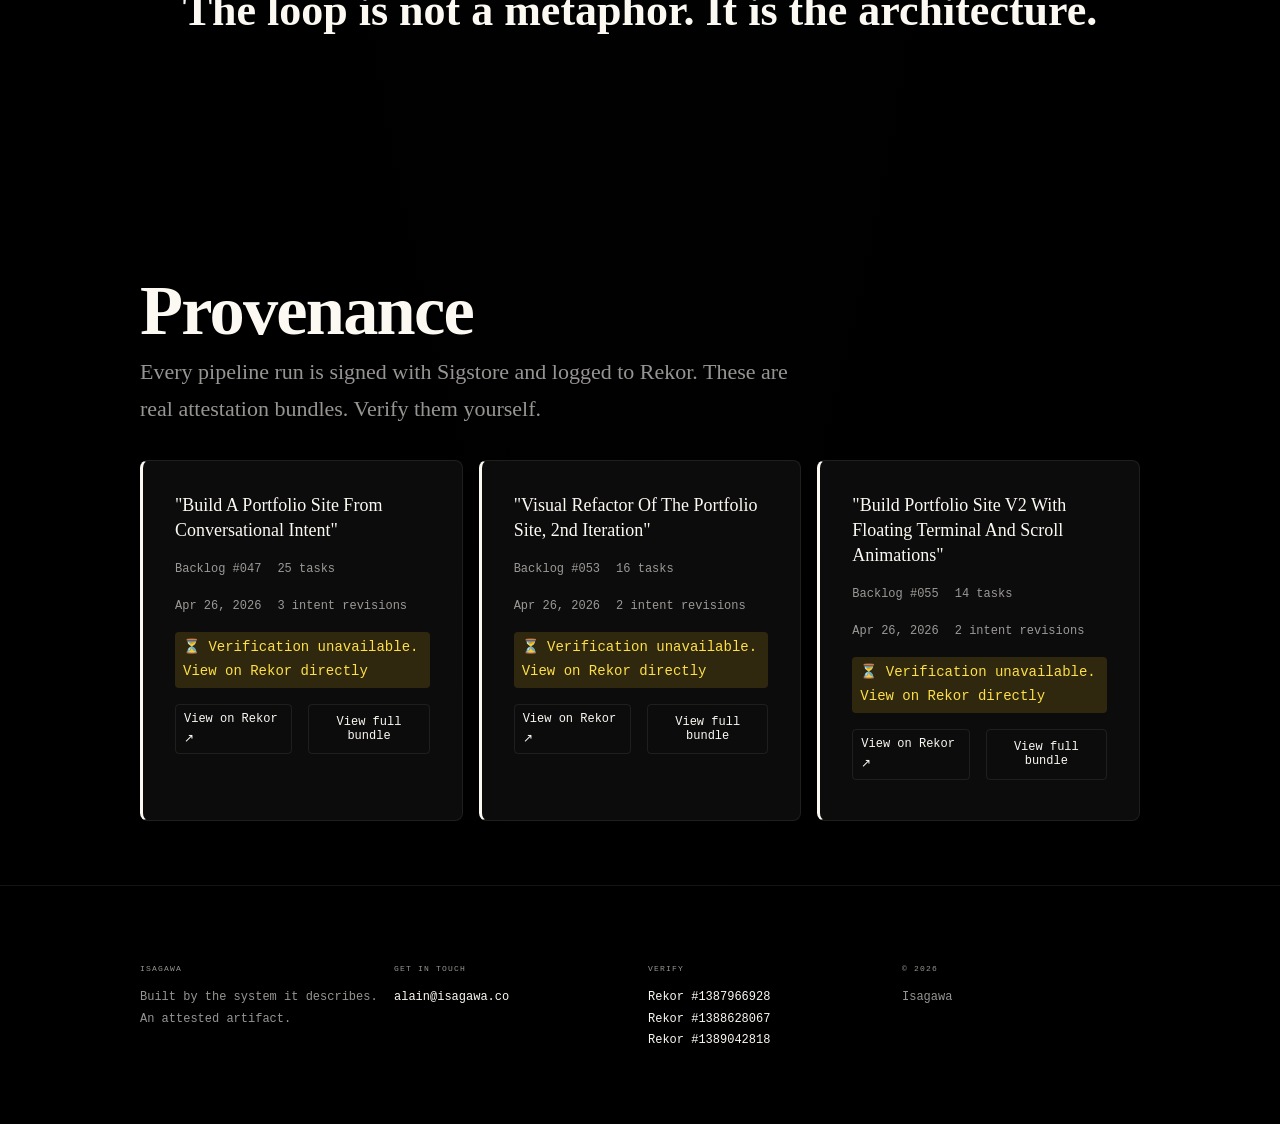
==== commit 34a6923e: "refactor: SDD architecture messaging across homepage and kernel page Replace "natural language" clai" ====
--- a/index.html
+++ b/index.html
@@ -43,8 +43,8 @@
 
   <section id="hero">
     <h1>Isagawa</h1>
-    <h2>An agent harness factory.</h2>
-    <p>You describe intent in <strong>natural language</strong>. The factory produces agent harnesses - structured runtimes that govern what agents do, with the governance baked in.</p>
+    <h2>SDD architecture for governed agents.</h2>
+    <p>Isagawa turns repeatable workflows into governed agent harnesses. The kernel enforces execution, the domain-spec factory builds vertical packs, and the backlog pipeline turns intent into validated work.</p>
     <div class="terminal">
       <div class="terminal__header">
         <span class="terminal__dot terminal__dot--red"></span>
@@ -95,8 +95,8 @@
   <section id="growth" class="anchor-section parallax-section">
     <span class="anchor-section__number parallax-number reveal">02</span>
     <h2 class="anchor-section__title reveal">Growth</h2>
-    <p class="anchor-section__subtitle reveal">The kernel produced everything it now uses to operate: agent harnesses, a factory, workspaces.</p>
-    <p class="anchor-section__narrative reveal"><strong>None of this was hand-coded</strong>. The kernel managed conversations that produced AI agents. Those agents taught the system new fields. A factory pipeline emerged to <strong>compile natural language into structured agents automatically</strong>. Workspaces followed. Complete development environments that inherit kernel management from birth.</p>
+    <p class="anchor-section__subtitle reveal">SDD architecture: the kernel governs execution, the domain-spec factory compiles specifications into harnesses, and together they bootstrap each new capability.</p>
+    <p class="anchor-section__narrative reveal"><strong>None of this was hand-coded</strong>. The kernel managed conversations that produced AI agents. Those agents taught the system new fields. A factory pipeline emerged to compile specifications into structured agents. Workspaces followed. Complete development environments that inherit kernel management from birth.</p>
     <div class="anchor-section__content">
       <div class="evidence-grid">
         <div class="evidence-card reveal" style="--stagger-index:0">
@@ -109,7 +109,7 @@
           <p class="card-tags">PIPELINE / COMPILER / MECHANICAL</p>
           <span class="evidence-stat">12</span>
           <h3>Agent Harness Factory Steps</h3>
-          <p>A pipeline that compiles natural language into structured harnesses. The factory itself was produced by the kernel. The system built its own compiler.</p>
+          <p>A pipeline that compiles specifications into structured harnesses. The factory itself was produced by the kernel. The system built its own compiler.</p>
         </div>
         <div class="evidence-card reveal" style="--stagger-index:2">
           <p class="card-tags">ENVIRONMENTS / GOVERNANCE / INHERITANCE</p>
@@ -132,13 +132,13 @@
           <p class="card-tags">INTENT / CAPTURE / CONVERSATIONAL</p>
           <span class="evidence-stat">130+</span>
           <h3>/kernel/backlog</h3>
-          <p>Every capability begins as a sentence. The backlog captures raw conversational intent and structures it for execution. 130+ items logged, each one a starting point for autonomous production.</p>
+          <p>Every capability begins as intent. The backlog captures intent and structures it for execution. 130+ items logged, each one a starting point for autonomous production.</p>
         </div>
         <div class="evidence-card reveal" style="--stagger-index:1">
           <p class="card-tags">DECOMPOSITION / EXECUTION / AUTONOMOUS</p>
           <span class="evidence-stat">90+</span>
           <h3>/kernel/execute-pipeline</h3>
-          <p>One command decomposes intent into tasks and executes them. 90+ completed pipelines across 50+ repos. No human intervention between start and finish.</p>
+          <p>One command decomposes intent into tasks and executes them. 90+ completed pipelines across 50+ repos. Autonomous for deterministic execution; HITL for approvals, failures, and judgment points.</p>
         </div>
         <div class="evidence-card reveal" style="--stagger-index:2">
           <p class="card-tags">OUTPUT / CAPABILITIES / RECURSIVE</p>
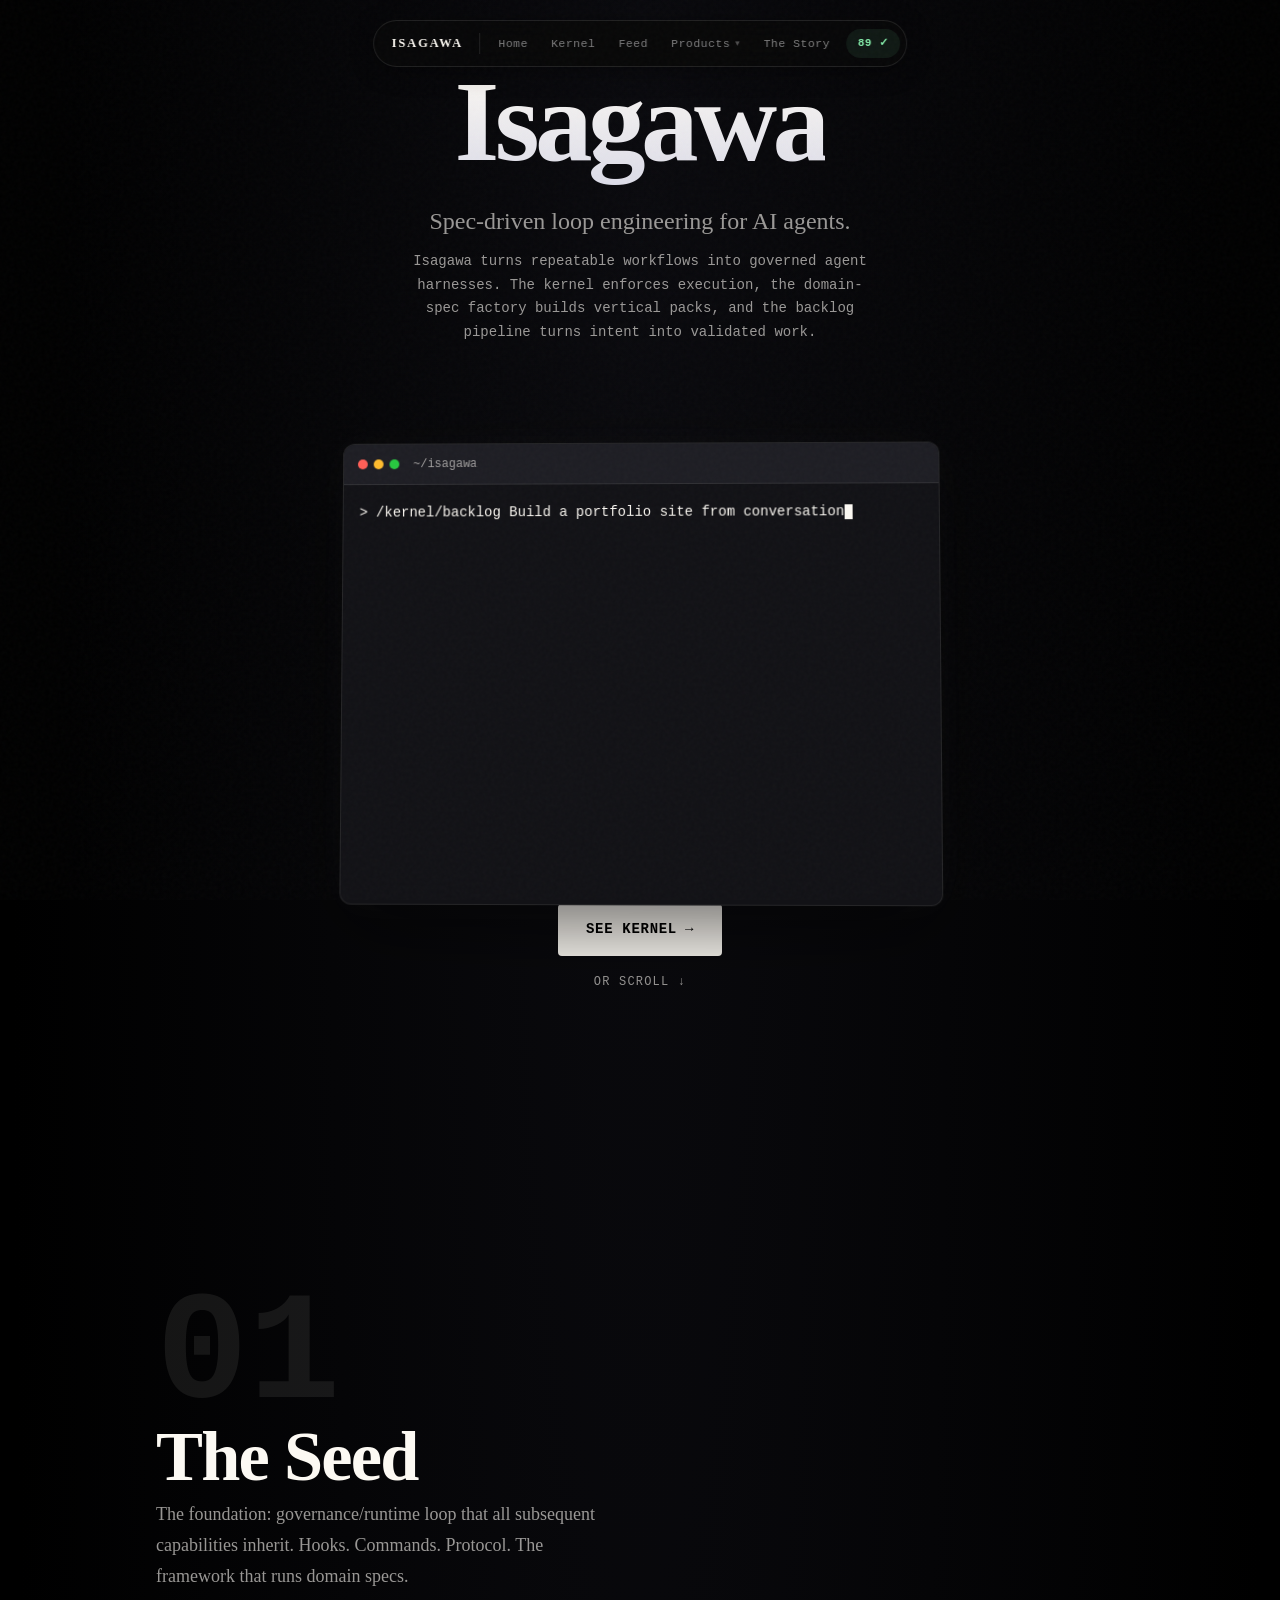
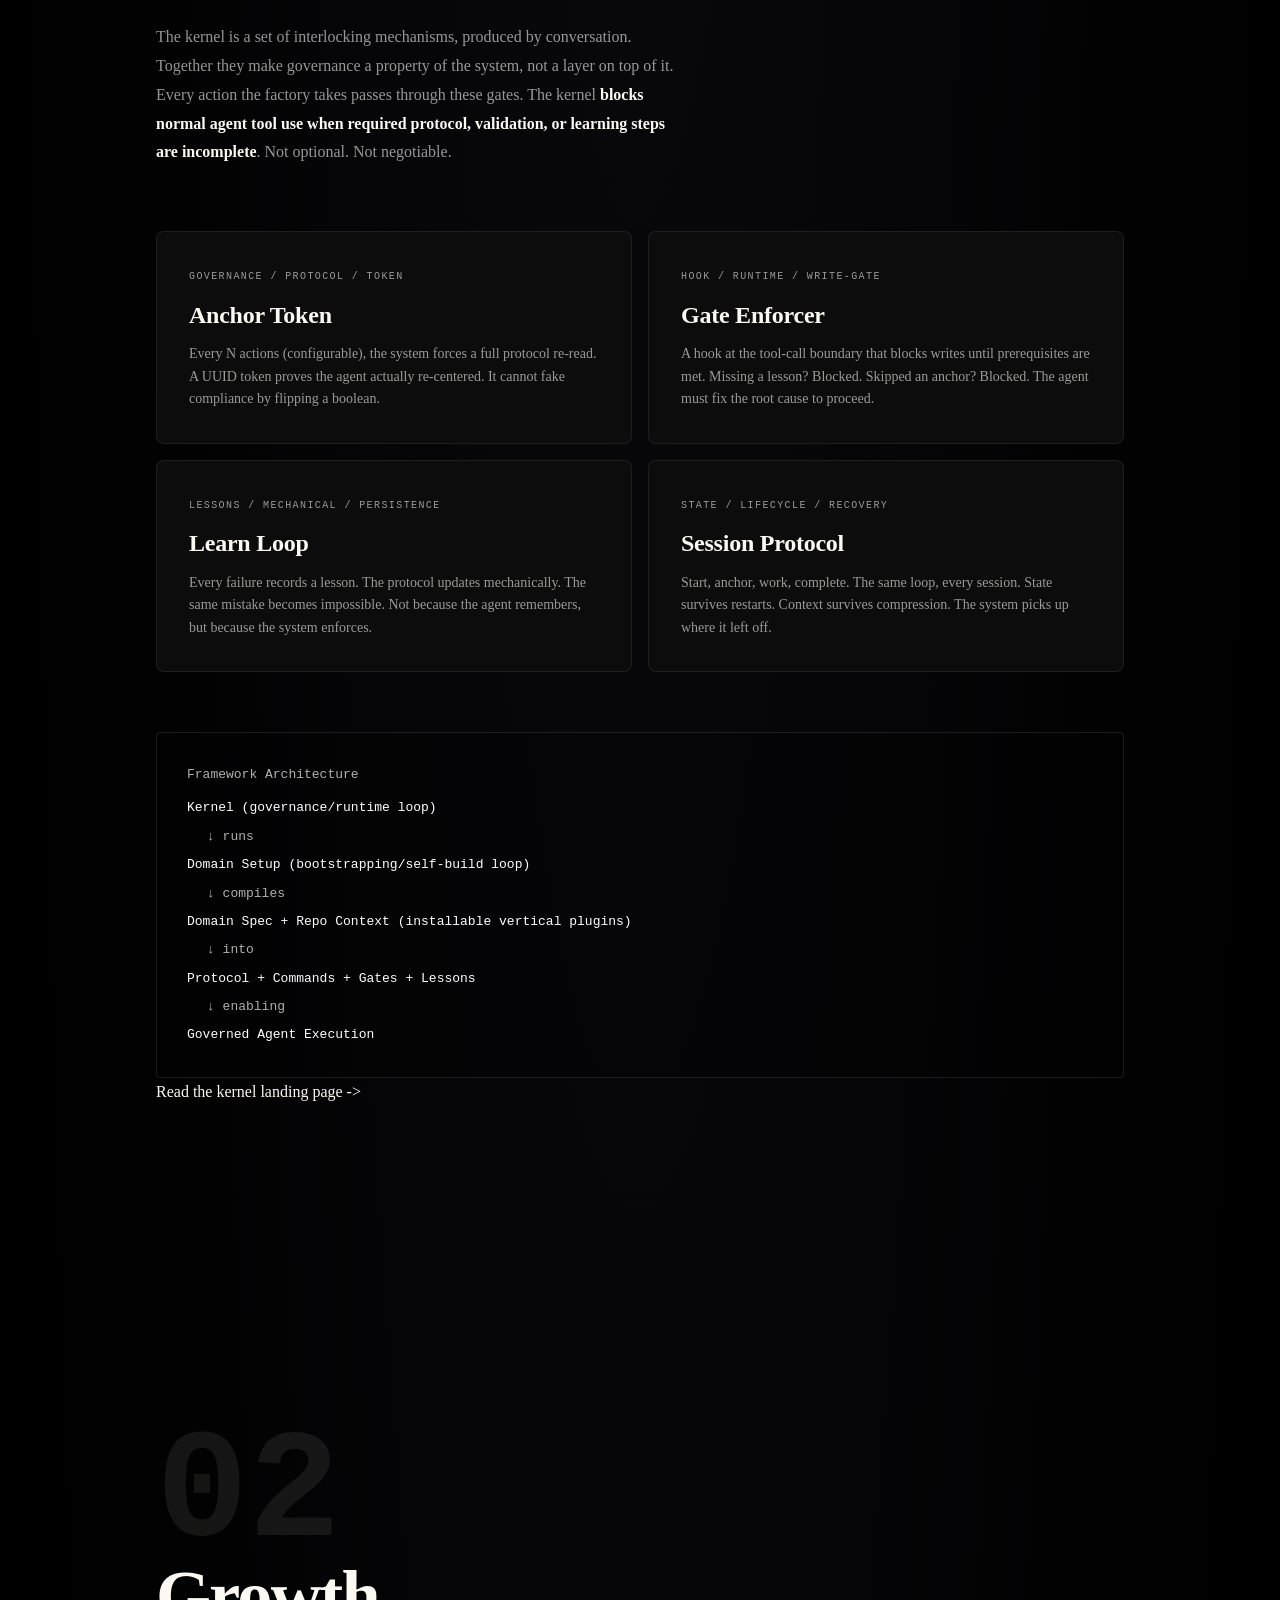
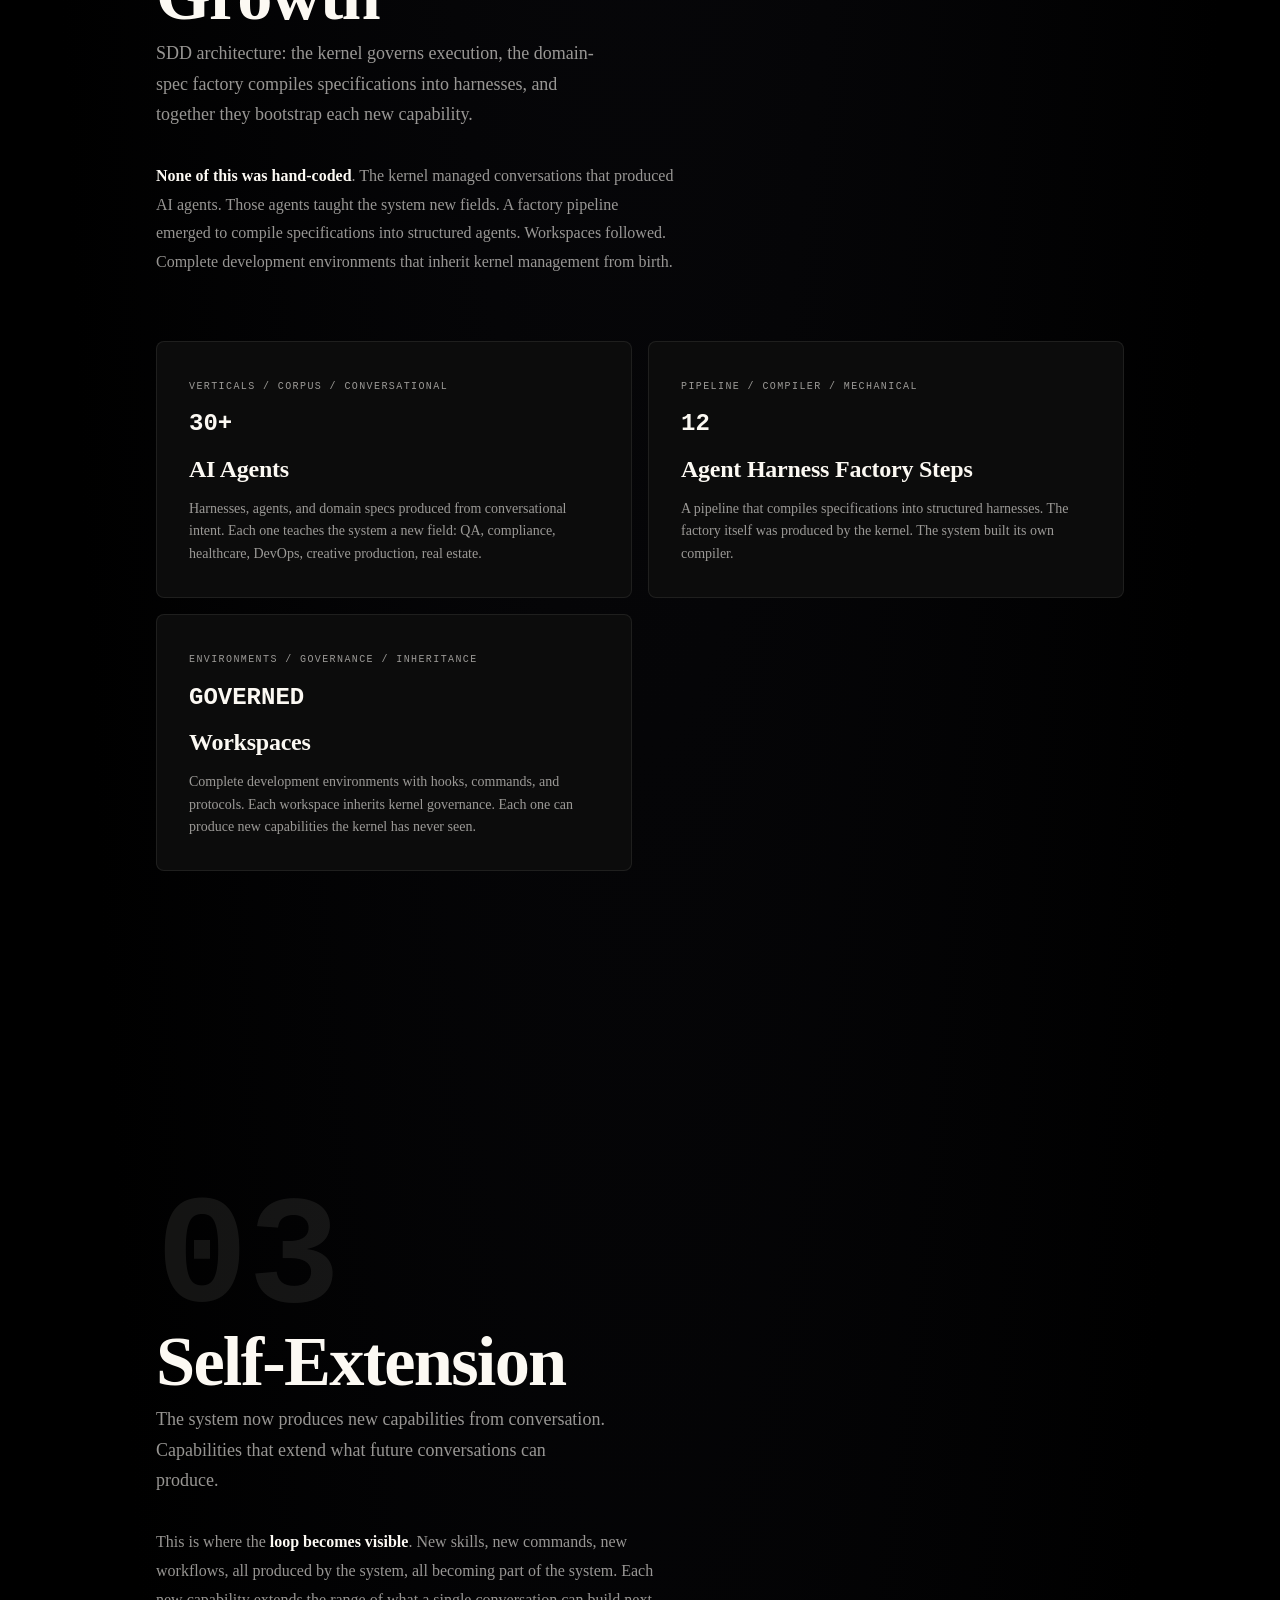
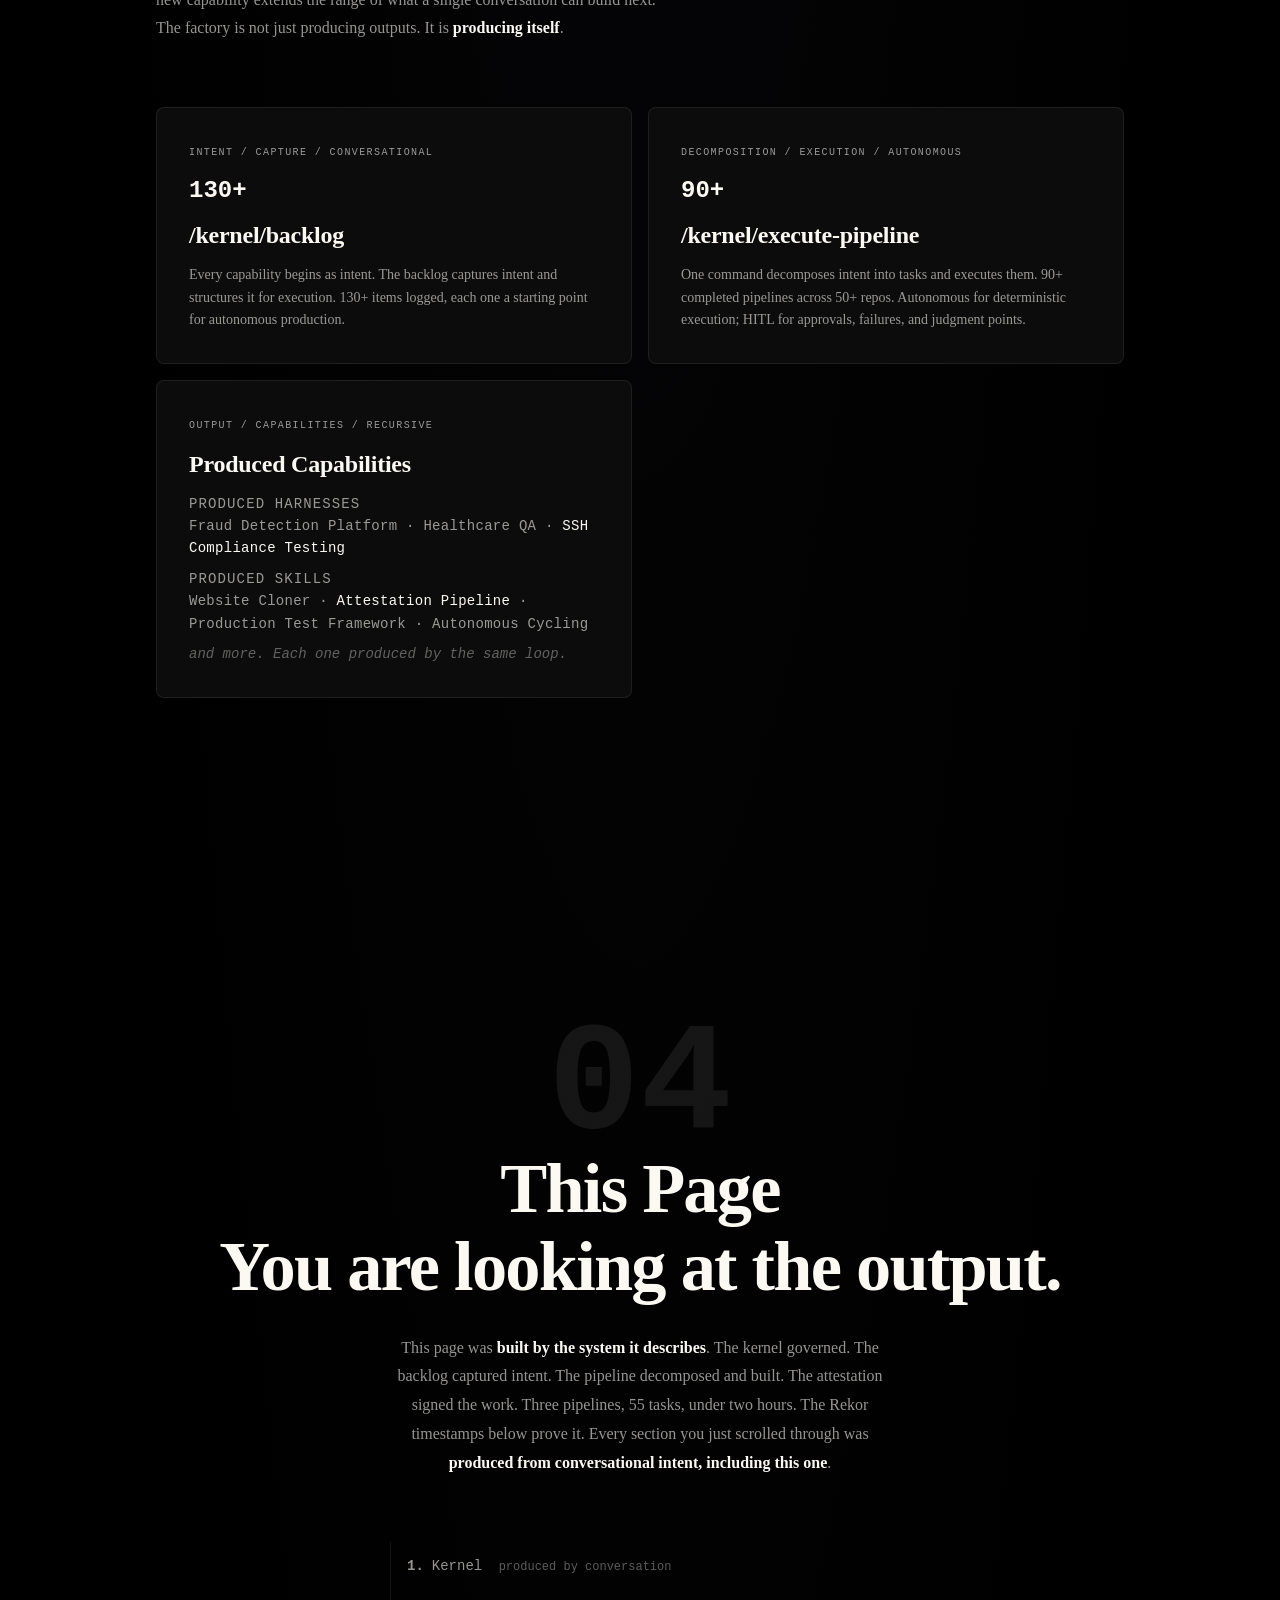
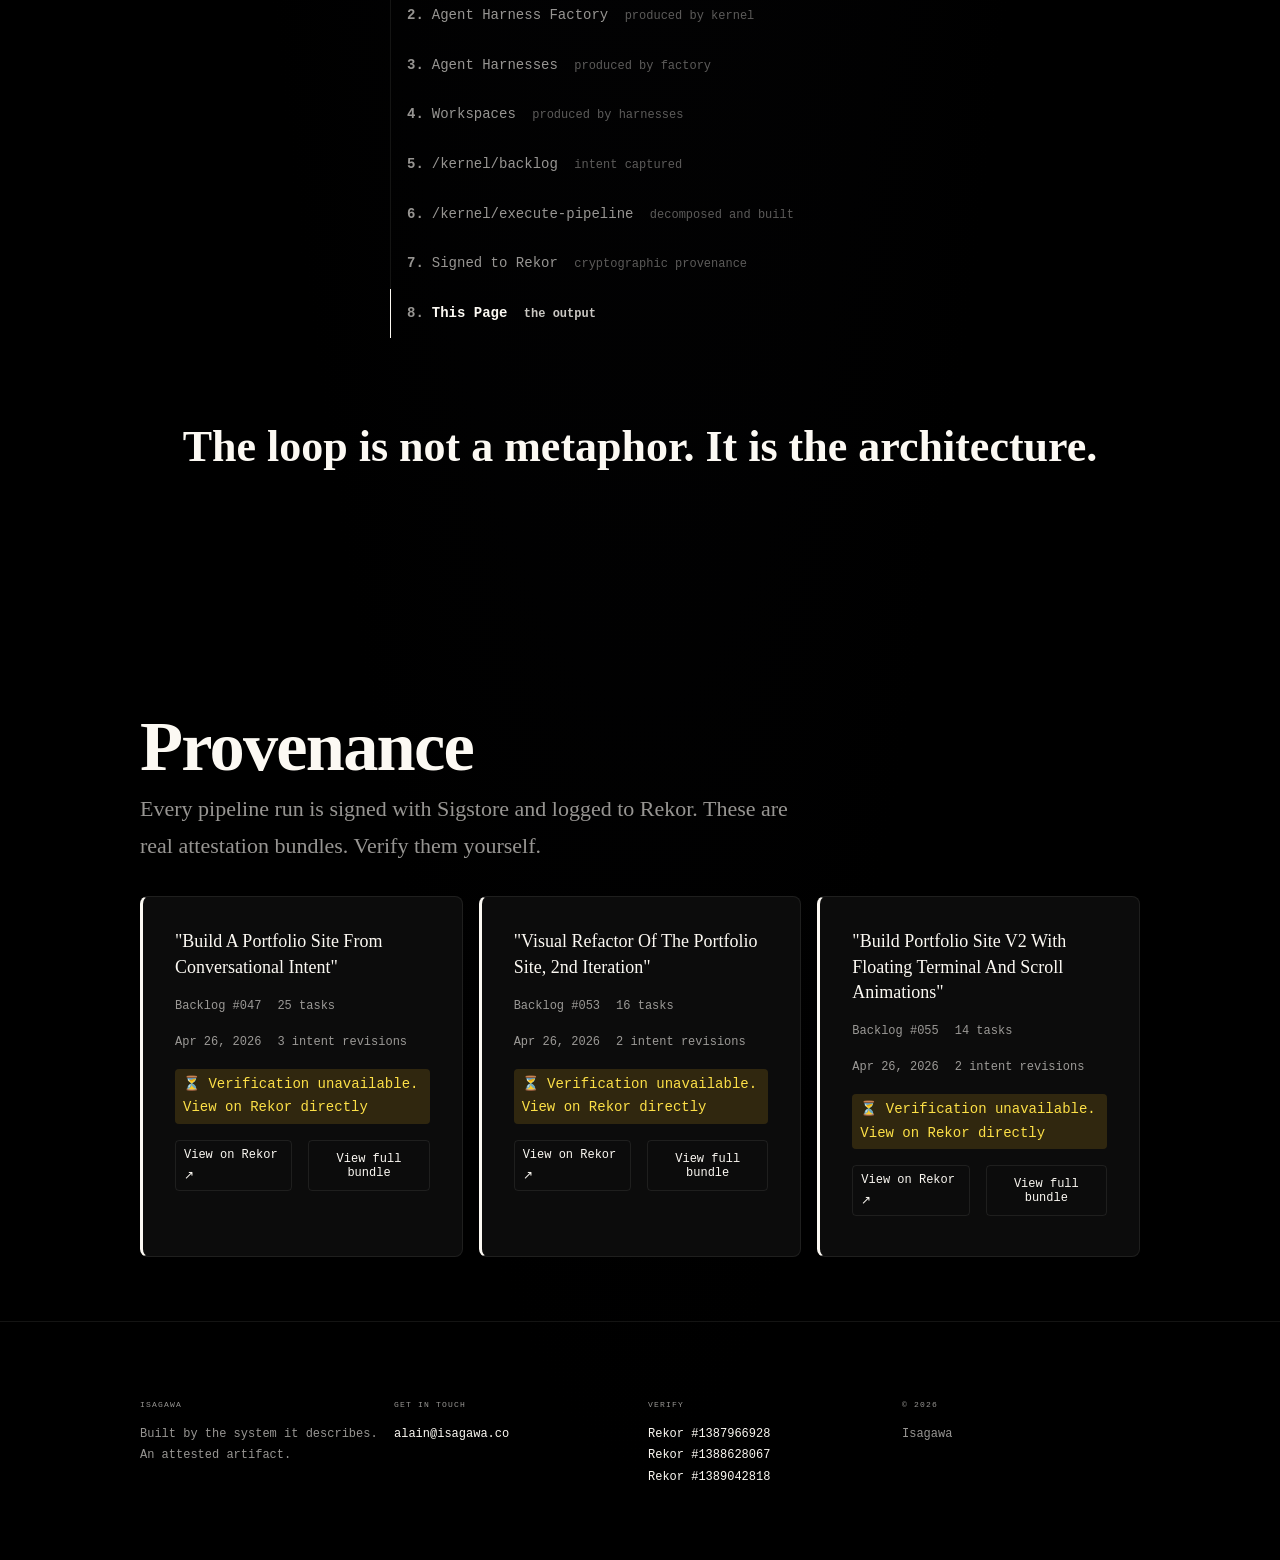
==== commit e49d006e: "refactor: comprehensive messaging update — spec-driven loop engineering positioning + framework laye" ====
--- a/index.html
+++ b/index.html
@@ -4,14 +4,14 @@
   <meta charset="UTF-8">
   <meta name="viewport" content="width=device-width, initial-scale=1.0">
   <meta name="twitter:card" content="summary_large_image">
-  <meta name="twitter:title" content="Isagawa - Agent Harness Factory">
-  <meta name="twitter:description" content="An agent harness factory built by the system it describes. 30+ harnesses produced. Kernel governance via hooks, anchors, and learn cycles.">
-  <meta name="description" content="Isagawa is an agent harness factory. Describe intent. Produce governed runtimes for agentic systems.">
-  <meta property="og:title" content="Isagawa - Agent Harness Factory">
-  <meta property="og:description" content="An agent harness factory built by the system it describes. 30+ harnesses produced. Kernel governance via hooks, anchors, and learn cycles.">
+  <meta name="twitter:title" content="Isagawa - Spec-Driven Agent Framework">
+  <meta name="twitter:description" content="Spec-driven loop engineering for AI agents. A kernel governs execution, a domain-spec factory builds vertical packs, and the backlog pipeline turns intent into validated work.">
+  <meta name="description" content="Isagawa is a spec-driven agent framework. Turn repeatable workflows into governed agent harnesses with kernel governance, domain specs, and autonomous execution.">
+  <meta property="og:title" content="Isagawa - Spec-Driven Agent Framework">
+  <meta property="og:description" content="Spec-driven loop engineering for AI agents. Built by the system it describes. Kernel governance via hooks, anchors, and learn cycles.">
   <meta property="og:url" content="https://isagawa.co">
   <meta property="og:type" content="website">
-  <title>Isagawa | Agent Harness Factory</title>
+  <title>Isagawa | Spec-Driven Agent Framework</title>
   <link rel="stylesheet" href="styles.css">
   <link rel="stylesheet" href="pill-nav.css">
 </head>
@@ -43,7 +43,7 @@
 
   <section id="hero">
     <h1>Isagawa</h1>
-    <h2>SDD architecture for governed agents.</h2>
+    <h2>Spec-driven loop engineering for AI agents.</h2>
     <p>Isagawa turns repeatable workflows into governed agent harnesses. The kernel enforces execution, the domain-spec factory builds vertical packs, and the backlog pipeline turns intent into validated work.</p>
     <div class="terminal">
       <div class="terminal__header">
@@ -63,8 +63,8 @@
   <section id="seed" class="anchor-section parallax-section">
     <span class="anchor-section__number parallax-number reveal">01</span>
     <h2 class="anchor-section__title reveal">The Seed</h2>
-    <p class="anchor-section__subtitle reveal">A minimal kernel - the harness that governs everything built after it. Hooks. Commands. Protocol.</p>
-    <p class="anchor-section__narrative reveal">The kernel is a set of interlocking mechanisms, produced by conversation. Together they make governance a property of the system, not a layer on top of it. Every action the factory takes passes through these gates. They <strong>cannot be bypassed</strong>. Not by the agent, not by prompt engineering, not by editing state files.</p>
+    <p class="anchor-section__subtitle reveal">The foundation: governance/runtime loop that all subsequent capabilities inherit. Hooks. Commands. Protocol. The framework that runs domain specs.</p>
+    <p class="anchor-section__narrative reveal">The kernel is a set of interlocking mechanisms, produced by conversation. Together they make governance a property of the system, not a layer on top of it. Every action the factory takes passes through these gates. The kernel <strong>blocks normal agent tool use when required protocol, validation, or learning steps are incomplete</strong>. Not optional. Not negotiable.</p>
     <div class="anchor-section__content">
       <div class="evidence-grid reveal-stagger">
         <div class="evidence-card reveal" style="--stagger-index:0">
@@ -89,6 +89,20 @@
         </div>
       </div>
     </div>
+
+    <div class="framework-layers reveal" style="margin-top: 60px; padding: 30px; border: 1px solid rgba(255,255,255,0.1); border-radius: 4px; background: rgba(0,0,0,0.2); font-family: monospace; font-size: 13px; line-height: 1.8;">
+      <p style="margin: 0 0 10px 0; opacity: 0.7;">Framework Architecture</p>
+      <p style="margin: 0; color: #fff;">Kernel (governance/runtime loop)</p>
+      <p style="margin: 5px 0 0 20px; opacity: 0.7;">↓ runs</p>
+      <p style="margin: 5px 0 0 0; color: #fff;">Domain Setup (bootstrapping/self-build loop)</p>
+      <p style="margin: 5px 0 0 20px; opacity: 0.7;">↓ compiles</p>
+      <p style="margin: 5px 0 0 0; color: #fff;">Domain Spec + Repo Context (installable vertical plugins)</p>
+      <p style="margin: 5px 0 0 20px; opacity: 0.7;">↓ into</p>
+      <p style="margin: 5px 0 0 0; color: #fff;">Protocol + Commands + Gates + Lessons</p>
+      <p style="margin: 5px 0 0 20px; opacity: 0.7;">↓ enabling</p>
+      <p style="margin: 5px 0 0 0; color: #fff;">Governed Agent Execution</p>
+    </div>
+
     <p class="anchor-section__more"><a href="kernel.html">Read the kernel landing page -&gt;</a></p>
   </section>
 
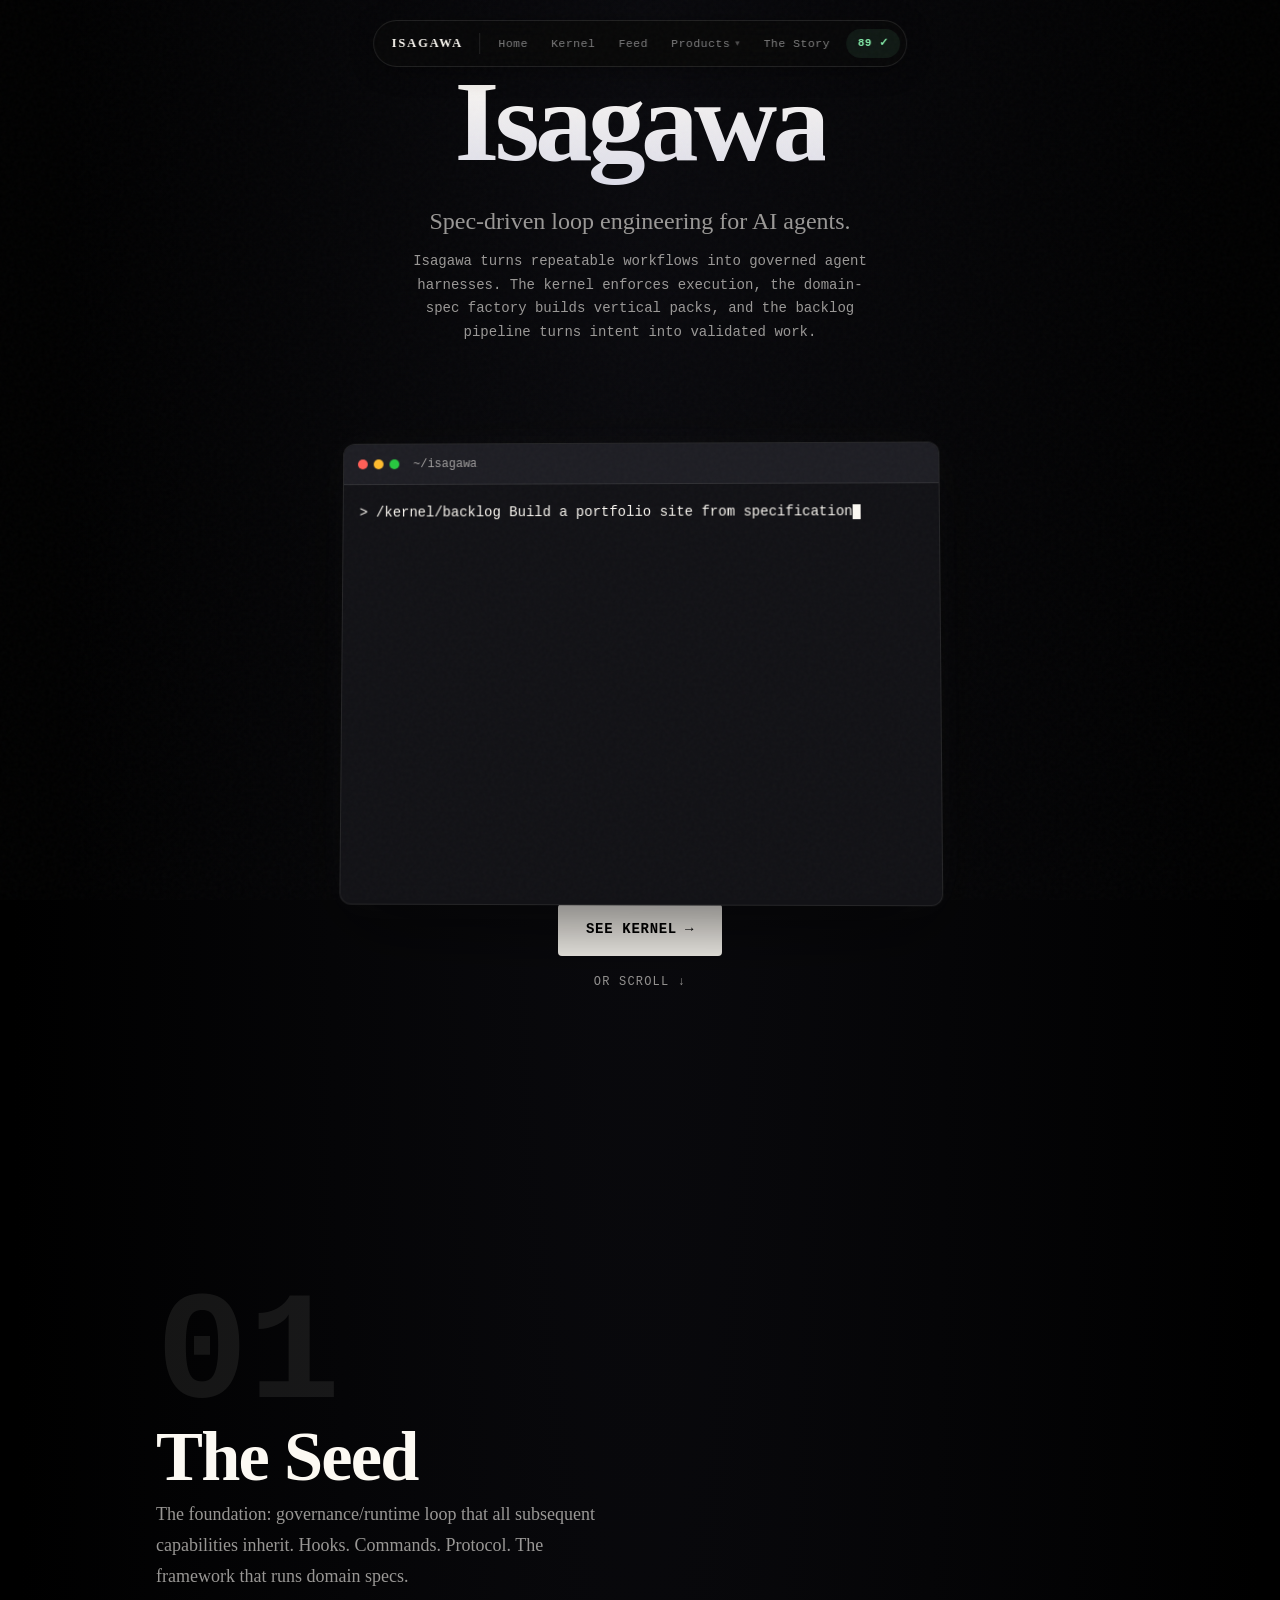
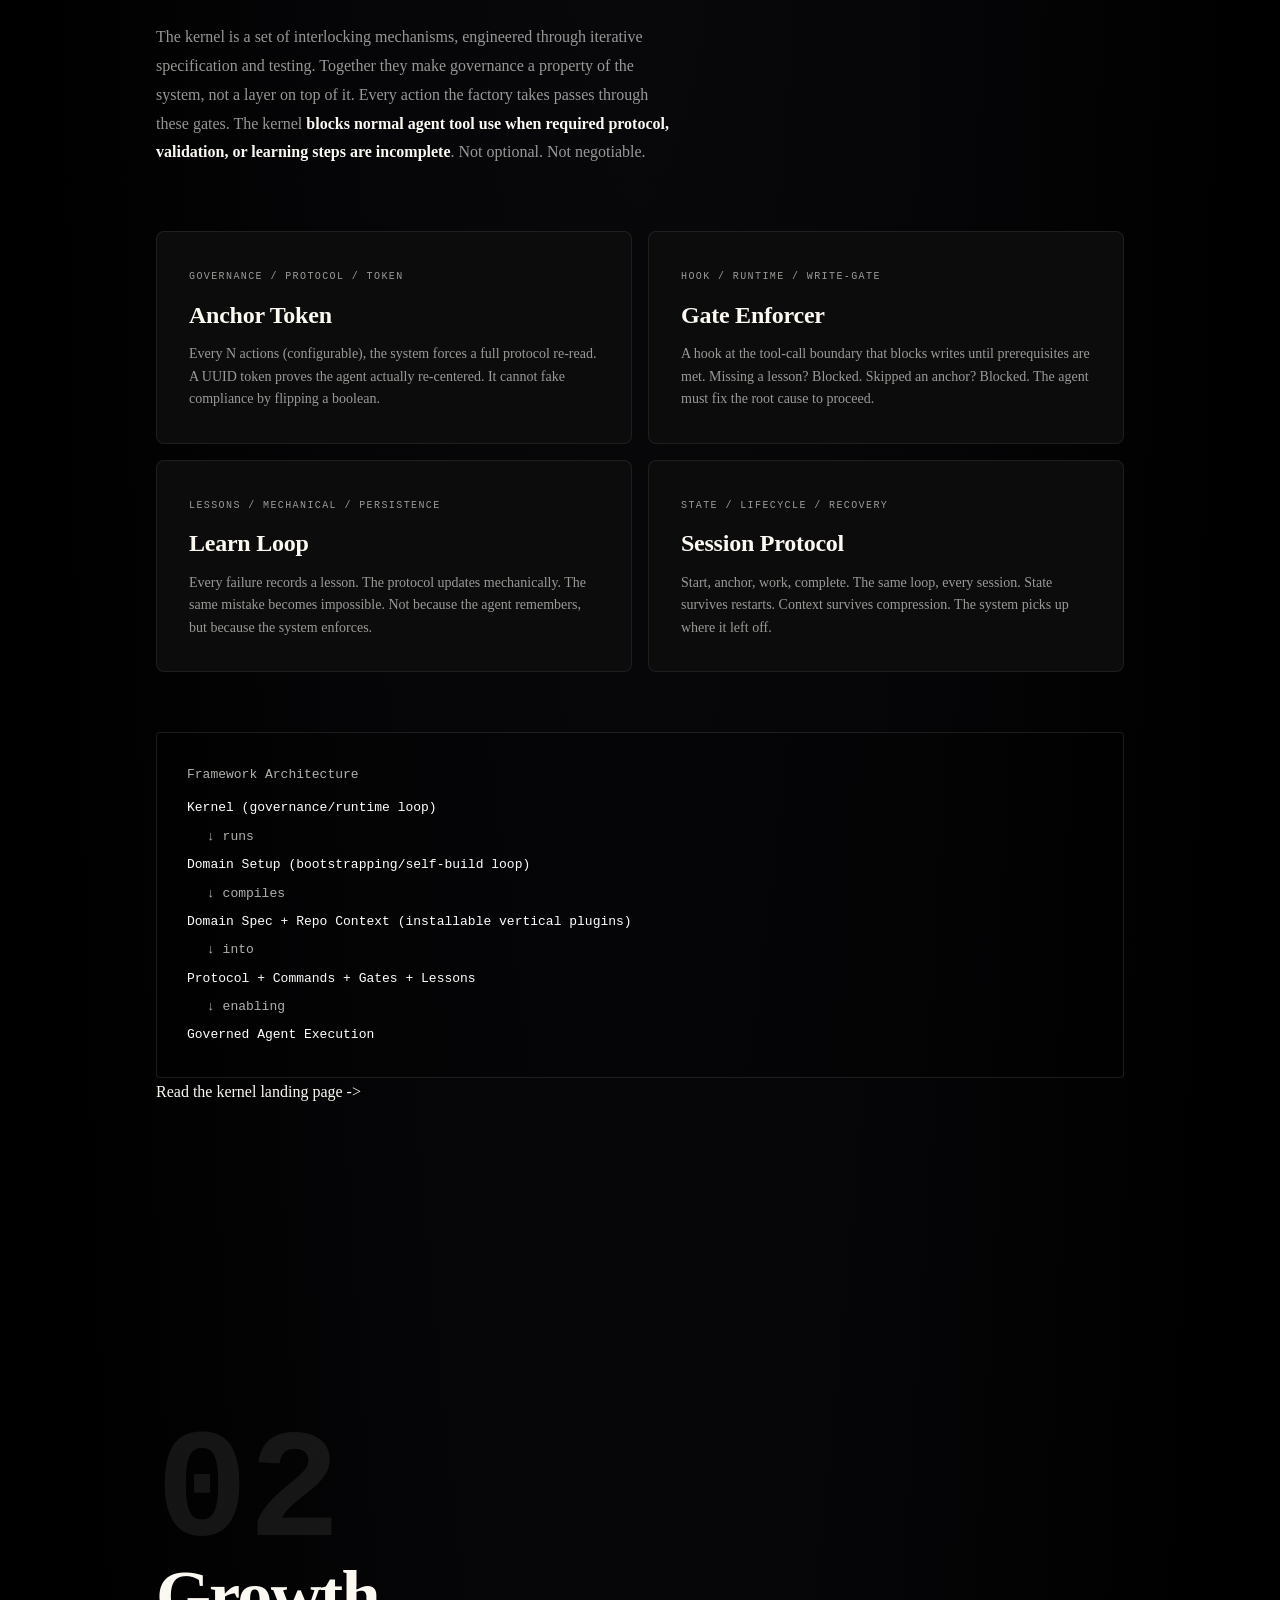
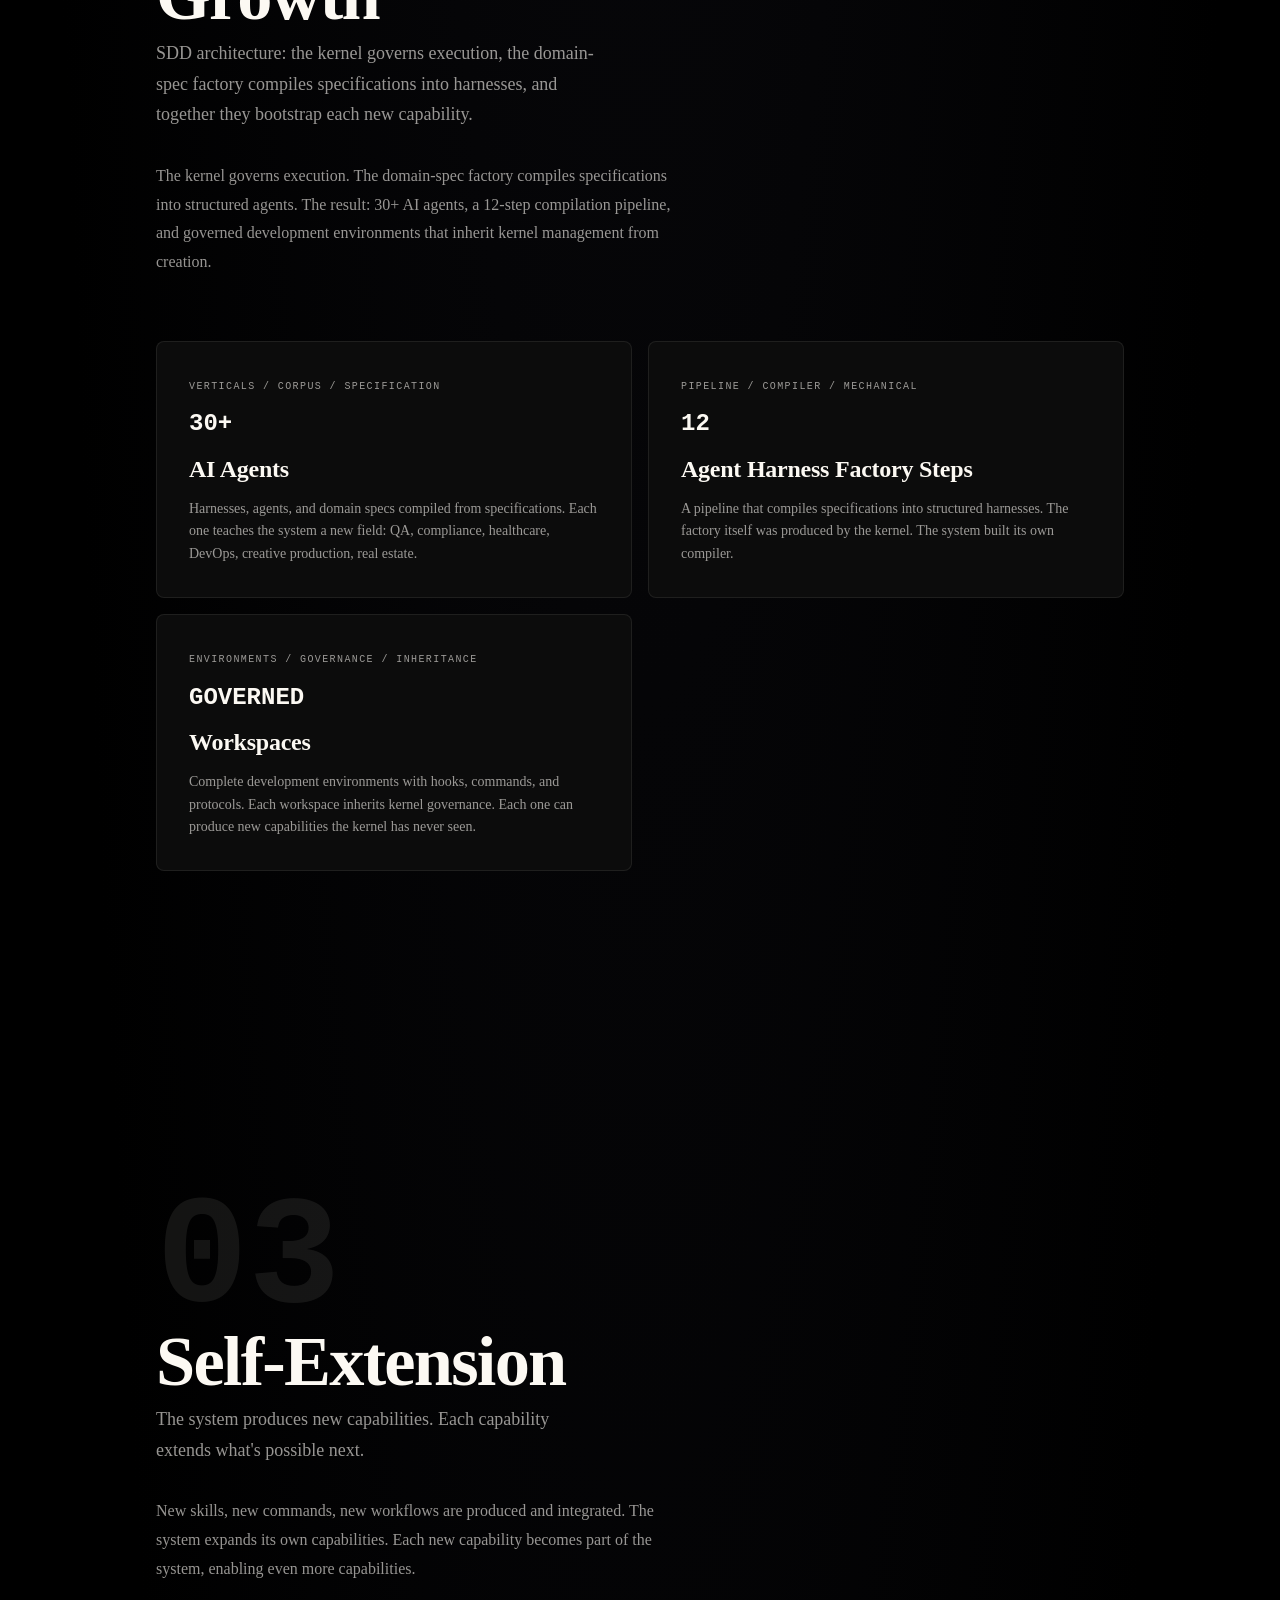
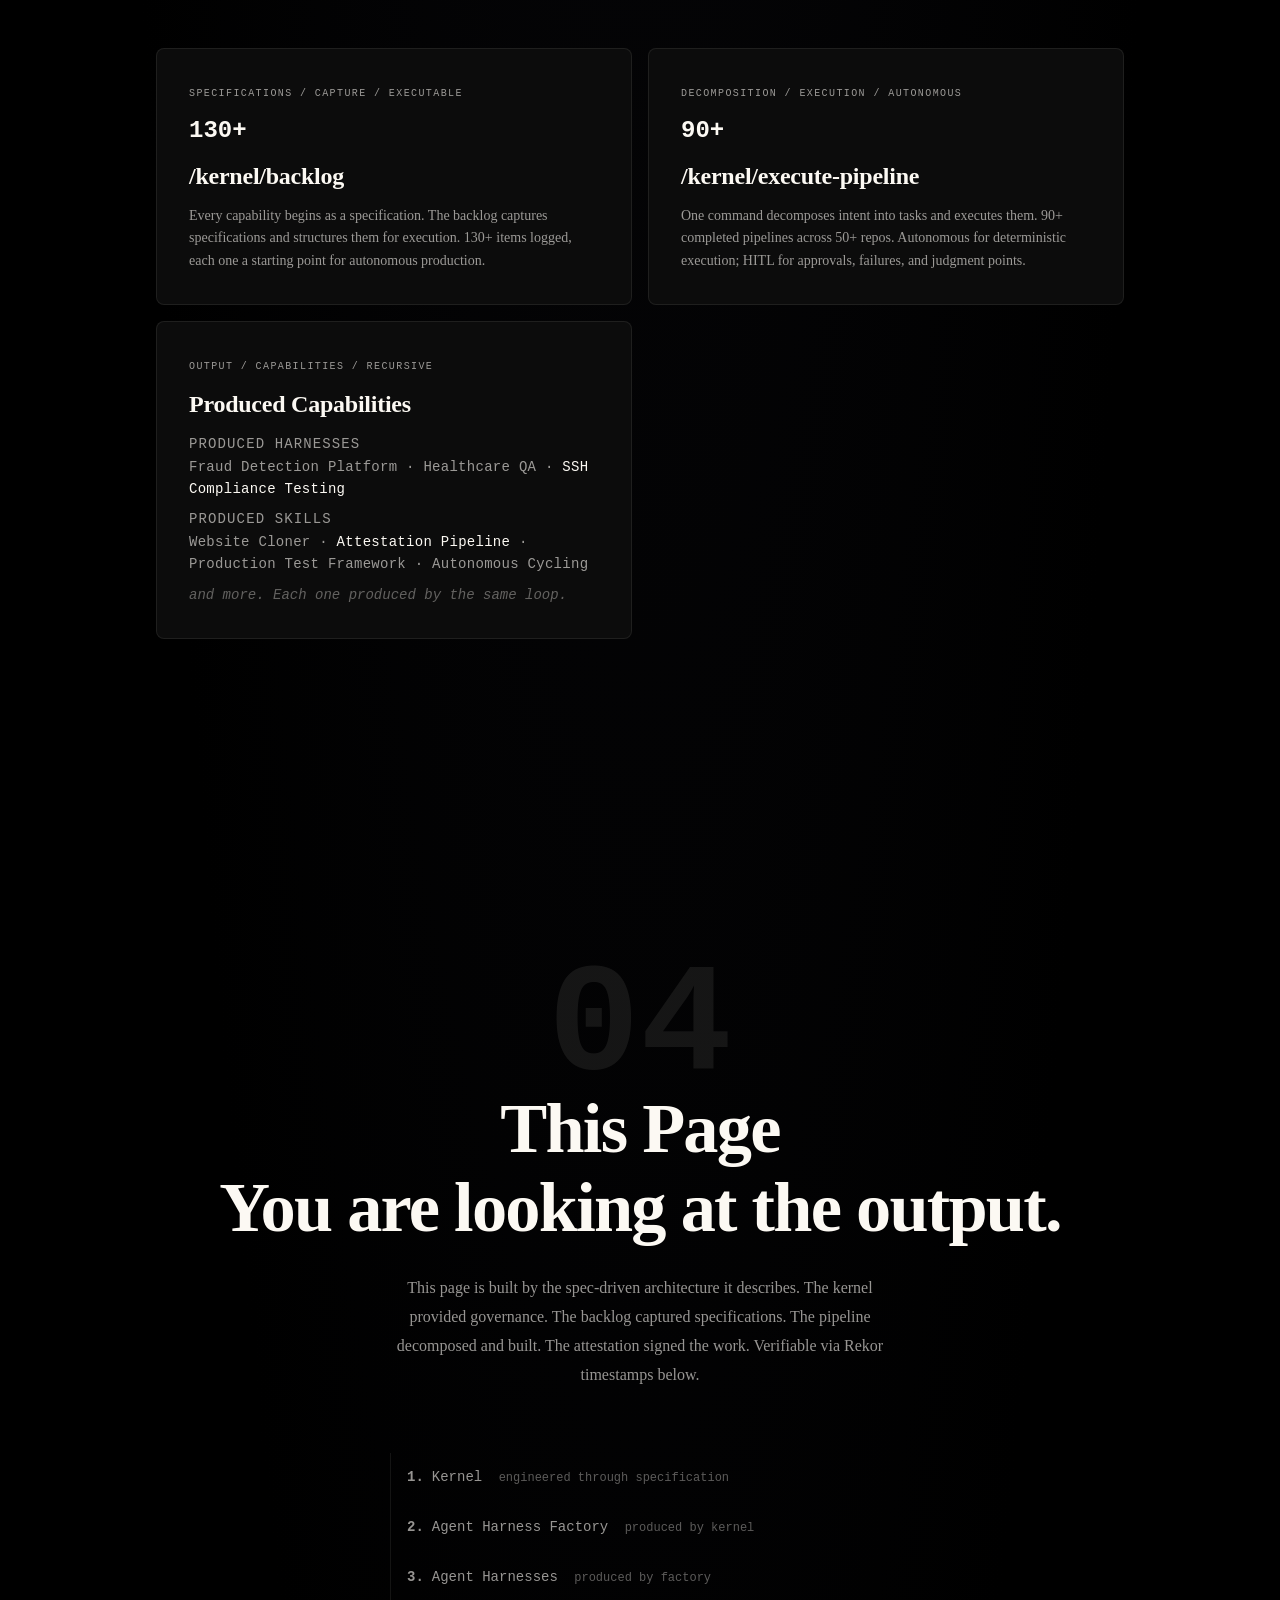
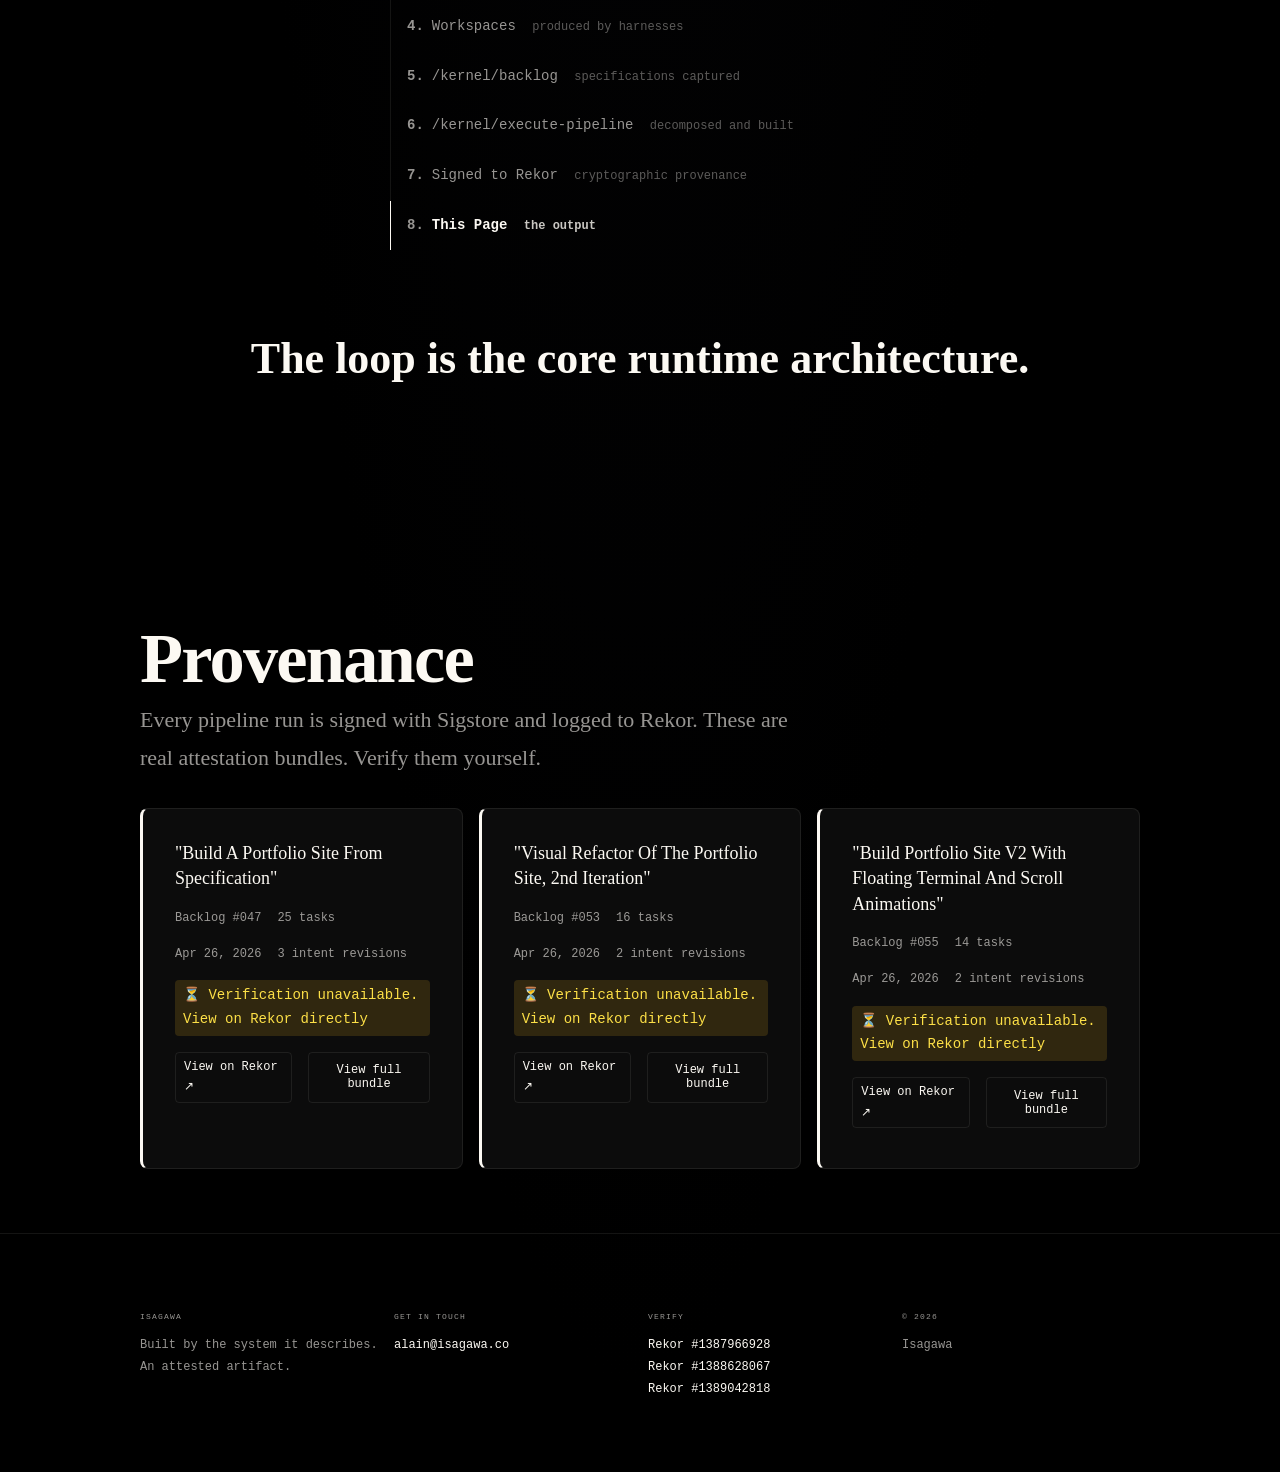
==== commit 0ab3823e: "refactor: remove vibe messaging — replace 'conversational intent' with 'specification', remove 'hand" ====
--- a/index.html
+++ b/index.html
@@ -64,7 +64,7 @@
     <span class="anchor-section__number parallax-number reveal">01</span>
     <h2 class="anchor-section__title reveal">The Seed</h2>
     <p class="anchor-section__subtitle reveal">The foundation: governance/runtime loop that all subsequent capabilities inherit. Hooks. Commands. Protocol. The framework that runs domain specs.</p>
-    <p class="anchor-section__narrative reveal">The kernel is a set of interlocking mechanisms, produced by conversation. Together they make governance a property of the system, not a layer on top of it. Every action the factory takes passes through these gates. The kernel <strong>blocks normal agent tool use when required protocol, validation, or learning steps are incomplete</strong>. Not optional. Not negotiable.</p>
+    <p class="anchor-section__narrative reveal">The kernel is a set of interlocking mechanisms, engineered through iterative specification and testing. Together they make governance a property of the system, not a layer on top of it. Every action the factory takes passes through these gates. The kernel <strong>blocks normal agent tool use when required protocol, validation, or learning steps are incomplete</strong>. Not optional. Not negotiable.</p>
     <div class="anchor-section__content">
       <div class="evidence-grid reveal-stagger">
         <div class="evidence-card reveal" style="--stagger-index:0">
@@ -110,14 +110,14 @@
     <span class="anchor-section__number parallax-number reveal">02</span>
     <h2 class="anchor-section__title reveal">Growth</h2>
     <p class="anchor-section__subtitle reveal">SDD architecture: the kernel governs execution, the domain-spec factory compiles specifications into harnesses, and together they bootstrap each new capability.</p>
-    <p class="anchor-section__narrative reveal"><strong>None of this was hand-coded</strong>. The kernel managed conversations that produced AI agents. Those agents taught the system new fields. A factory pipeline emerged to compile specifications into structured agents. Workspaces followed. Complete development environments that inherit kernel management from birth.</p>
+    <p class="anchor-section__narrative reveal">The kernel governs execution. The domain-spec factory compiles specifications into structured agents. The result: 30+ AI agents, a 12-step compilation pipeline, and governed development environments that inherit kernel management from creation.</p>
     <div class="anchor-section__content">
       <div class="evidence-grid">
         <div class="evidence-card reveal" style="--stagger-index:0">
-          <p class="card-tags">VERTICALS / CORPUS / CONVERSATIONAL</p>
+          <p class="card-tags">VERTICALS / CORPUS / SPECIFICATION</p>
           <span class="evidence-stat">30+</span>
           <h3>AI Agents</h3>
-          <p>Harnesses, agents, and domain specs produced from conversational intent. Each one teaches the system a new field: QA, compliance, healthcare, DevOps, creative production, real estate.</p>
+          <p>Harnesses, agents, and domain specs compiled from specifications. Each one teaches the system a new field: QA, compliance, healthcare, DevOps, creative production, real estate.</p>
         </div>
         <div class="evidence-card reveal" style="--stagger-index:1">
           <p class="card-tags">PIPELINE / COMPILER / MECHANICAL</p>
@@ -138,15 +138,15 @@
   <section id="self-extension" class="anchor-section parallax-section">
     <span class="anchor-section__number parallax-number reveal">03</span>
     <h2 class="anchor-section__title reveal">Self-Extension</h2>
-    <p class="anchor-section__subtitle reveal">The system now produces new capabilities from conversation. Capabilities that extend what future conversations can produce.</p>
-    <p class="anchor-section__narrative reveal">This is where the <strong>loop becomes visible</strong>. New skills, new commands, new workflows, all produced by the system, all becoming part of the system. Each new capability extends the range of what a single conversation can build next. The factory is not just producing outputs. It is <strong>producing itself</strong>.</p>
+    <p class="anchor-section__subtitle reveal">The system produces new capabilities. Each capability extends what's possible next.</p>
+    <p class="anchor-section__narrative reveal">New skills, new commands, new workflows are produced and integrated. The system expands its own capabilities. Each new capability becomes part of the system, enabling even more capabilities.</p>
     <div class="anchor-section__content">
       <div class="evidence-grid">
         <div class="evidence-card reveal" style="--stagger-index:0">
-          <p class="card-tags">INTENT / CAPTURE / CONVERSATIONAL</p>
+          <p class="card-tags">SPECIFICATIONS / CAPTURE / EXECUTABLE</p>
           <span class="evidence-stat">130+</span>
           <h3>/kernel/backlog</h3>
-          <p>Every capability begins as intent. The backlog captures intent and structures it for execution. 130+ items logged, each one a starting point for autonomous production.</p>
+          <p>Every capability begins as a specification. The backlog captures specifications and structures them for execution. 130+ items logged, each one a starting point for autonomous production.</p>
         </div>
         <div class="evidence-card reveal" style="--stagger-index:1">
           <p class="card-tags">DECOMPOSITION / EXECUTION / AUTONOMOUS</p>
@@ -171,20 +171,20 @@
     <span class="anchor-section__number parallax-number reveal">04</span>
     <h2 class="anchor-section__title reveal">This Page</h2>
     <p class="reveal-text reveal">You are looking at the output.</p>
-    <p class="anchor-section__narrative">This page was <strong>built by the system it describes</strong>. The kernel governed. The backlog captured intent. The pipeline decomposed and built. The attestation signed the work. Three pipelines, 55 tasks, under two hours. The Rekor timestamps below prove it. Every section you just scrolled through was <strong>produced from conversational intent, including this one</strong>.</p>
+    <p class="anchor-section__narrative">This page is built by the spec-driven architecture it describes. The kernel provided governance. The backlog captured specifications. The pipeline decomposed and built. The attestation signed the work. Verifiable via Rekor timestamps below.</p>
     <div class="anchor-section__content">
       <ol class="chain-list">
-        <li>Kernel <span class="chain-note">produced by conversation</span></li>
+        <li>Kernel <span class="chain-note">engineered through specification</span></li>
         <li>Agent Harness Factory <span class="chain-note">produced by kernel</span></li>
         <li>Agent Harnesses <span class="chain-note">produced by factory</span></li>
         <li>Workspaces <span class="chain-note">produced by harnesses</span></li>
-        <li>/kernel/backlog <span class="chain-note">intent captured</span></li>
+        <li>/kernel/backlog <span class="chain-note">specifications captured</span></li>
         <li>/kernel/execute-pipeline <span class="chain-note">decomposed and built</span></li>
         <li>Signed to Rekor <span class="chain-note">cryptographic provenance</span></li>
         <li>This Page <span class="chain-note">the output</span></li>
       </ol>
     </div>
-    <p class="chain-closing">The loop is not a metaphor. It is the architecture.</p>
+    <p class="chain-closing">The loop is the core runtime architecture.</p>
   </section>
 
   <section id="provenance">
@@ -387,7 +387,7 @@
 
       // Intent text - the literal sentence that started each pipeline
       const intentStrings = {
-        'attestation-bundle-1': '"Build a portfolio site from conversational intent"',
+        'attestation-bundle-1': '"Build a portfolio site from specification"',
         'attestation-bundle-2': '"Visual refactor of the portfolio site, 2nd iteration"',
         'attestation-bundle-3': '"Build portfolio site V2 with floating terminal and scroll animations"'
       };
@@ -460,7 +460,7 @@
     if (!body) return;
 
     var lines = [
-      { text: '> /kernel/backlog Build a portfolio site from conversational intent', cls: 'terminal__line--prompt' },
+      { text: '> /kernel/backlog Build a portfolio site from specification', cls: 'terminal__line--prompt' },
       { text: '', cls: '' },
       { text: '  BACKLOG ITEM CREATED', cls: 'terminal__line--success' },
       { text: '  File: 047-market-build-portfolio-site-loop-theme.md', cls: '' },
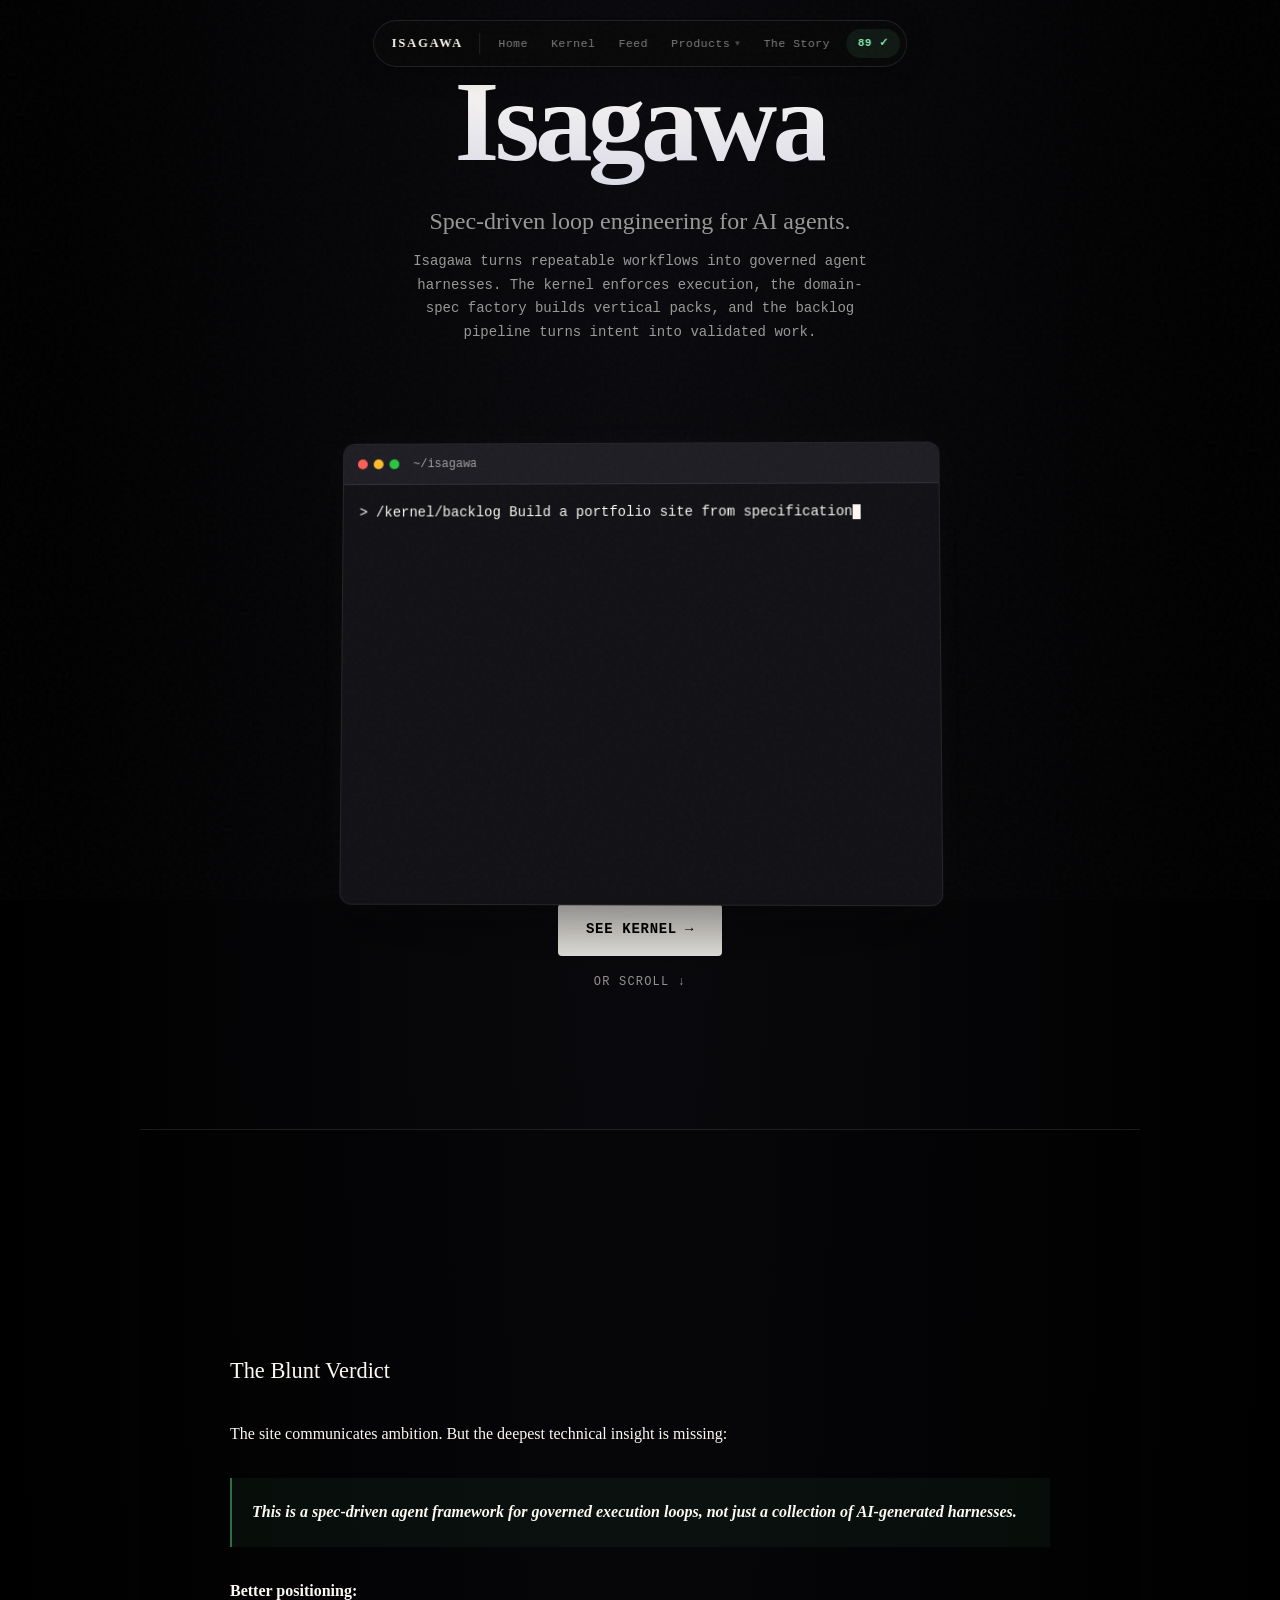
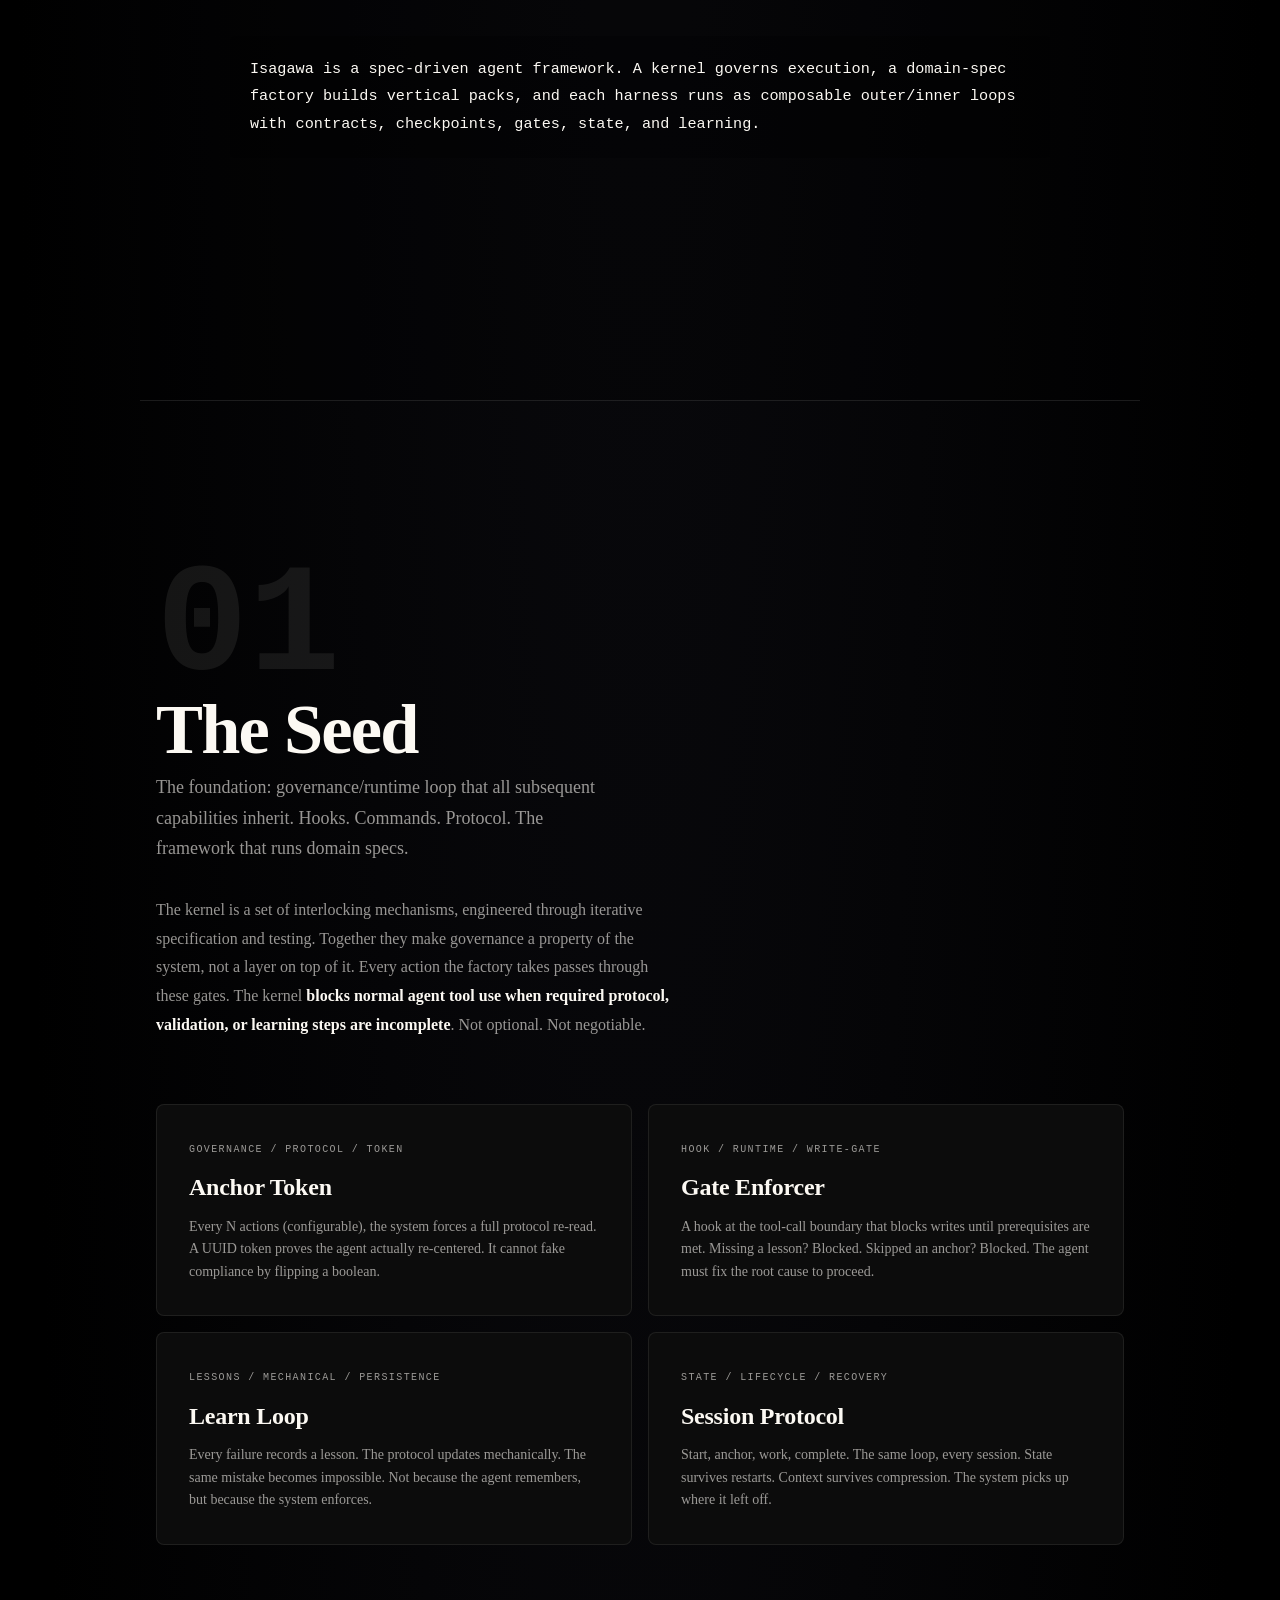
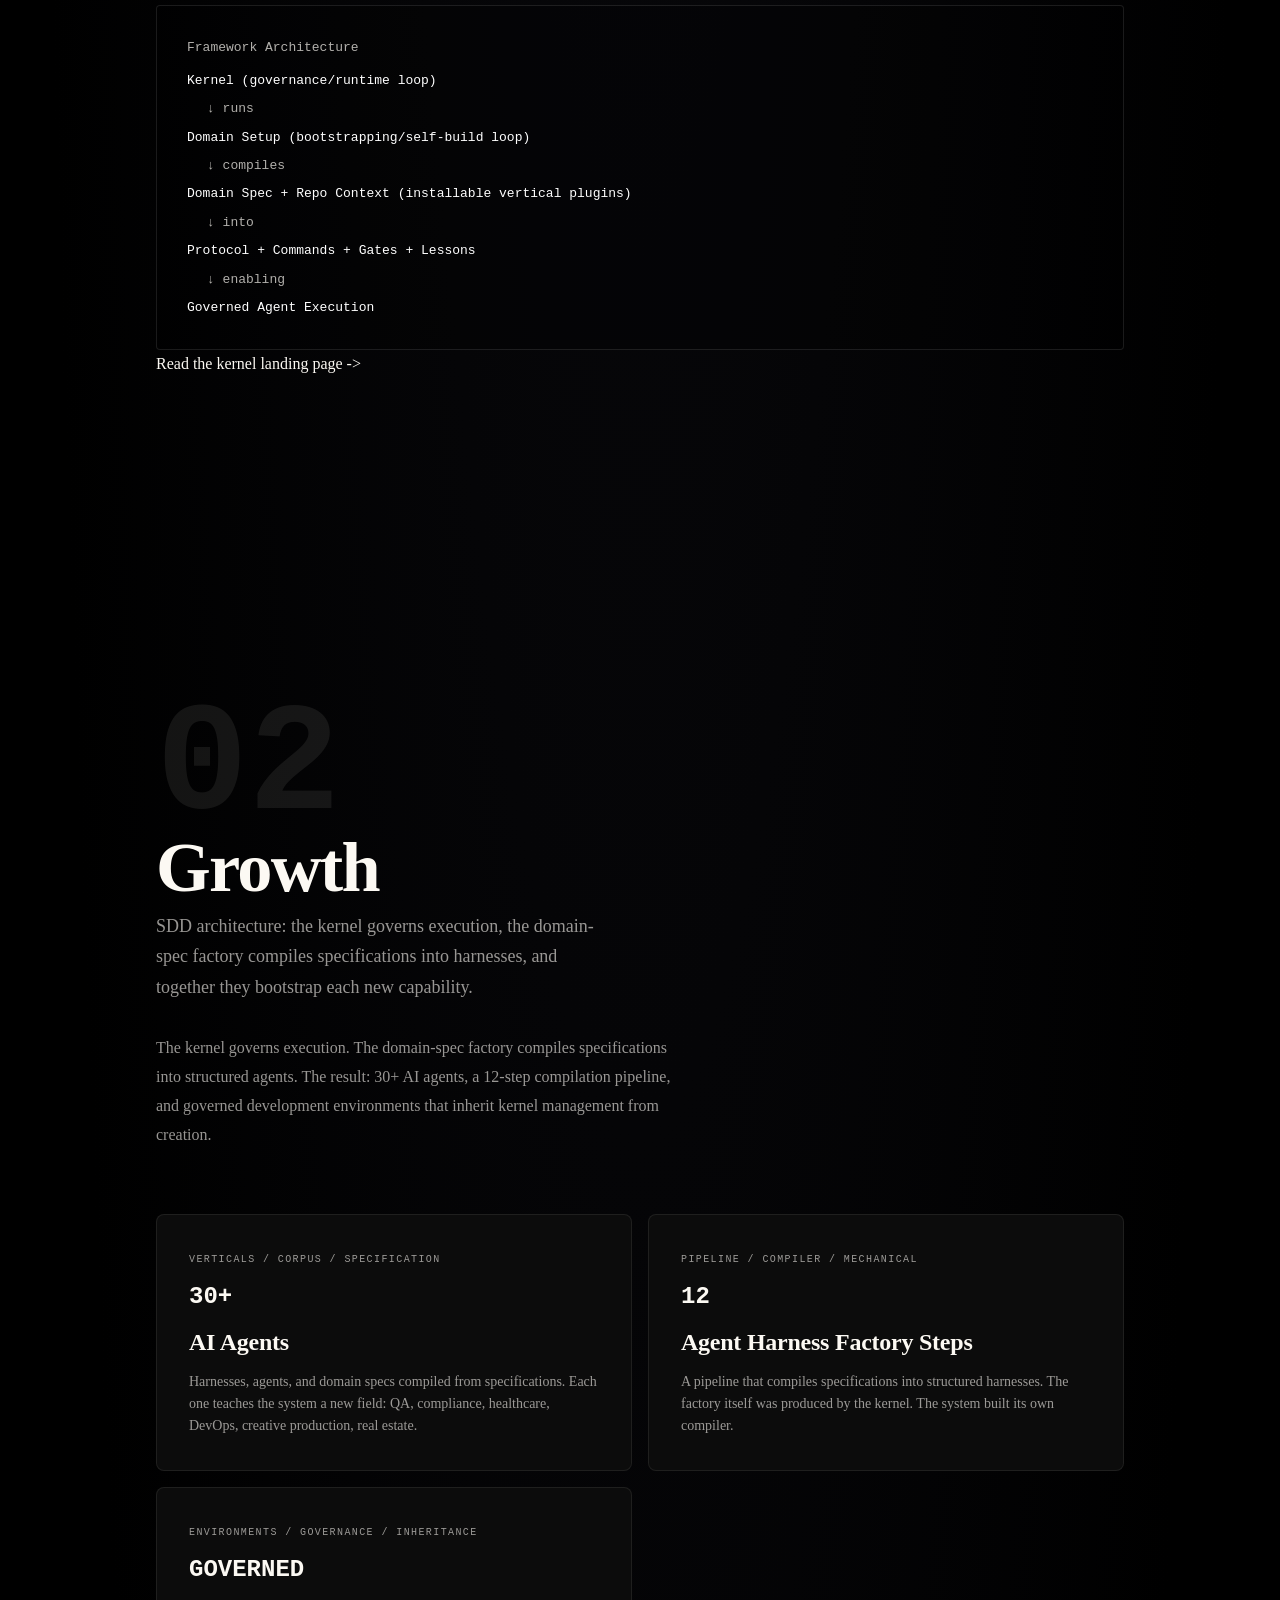
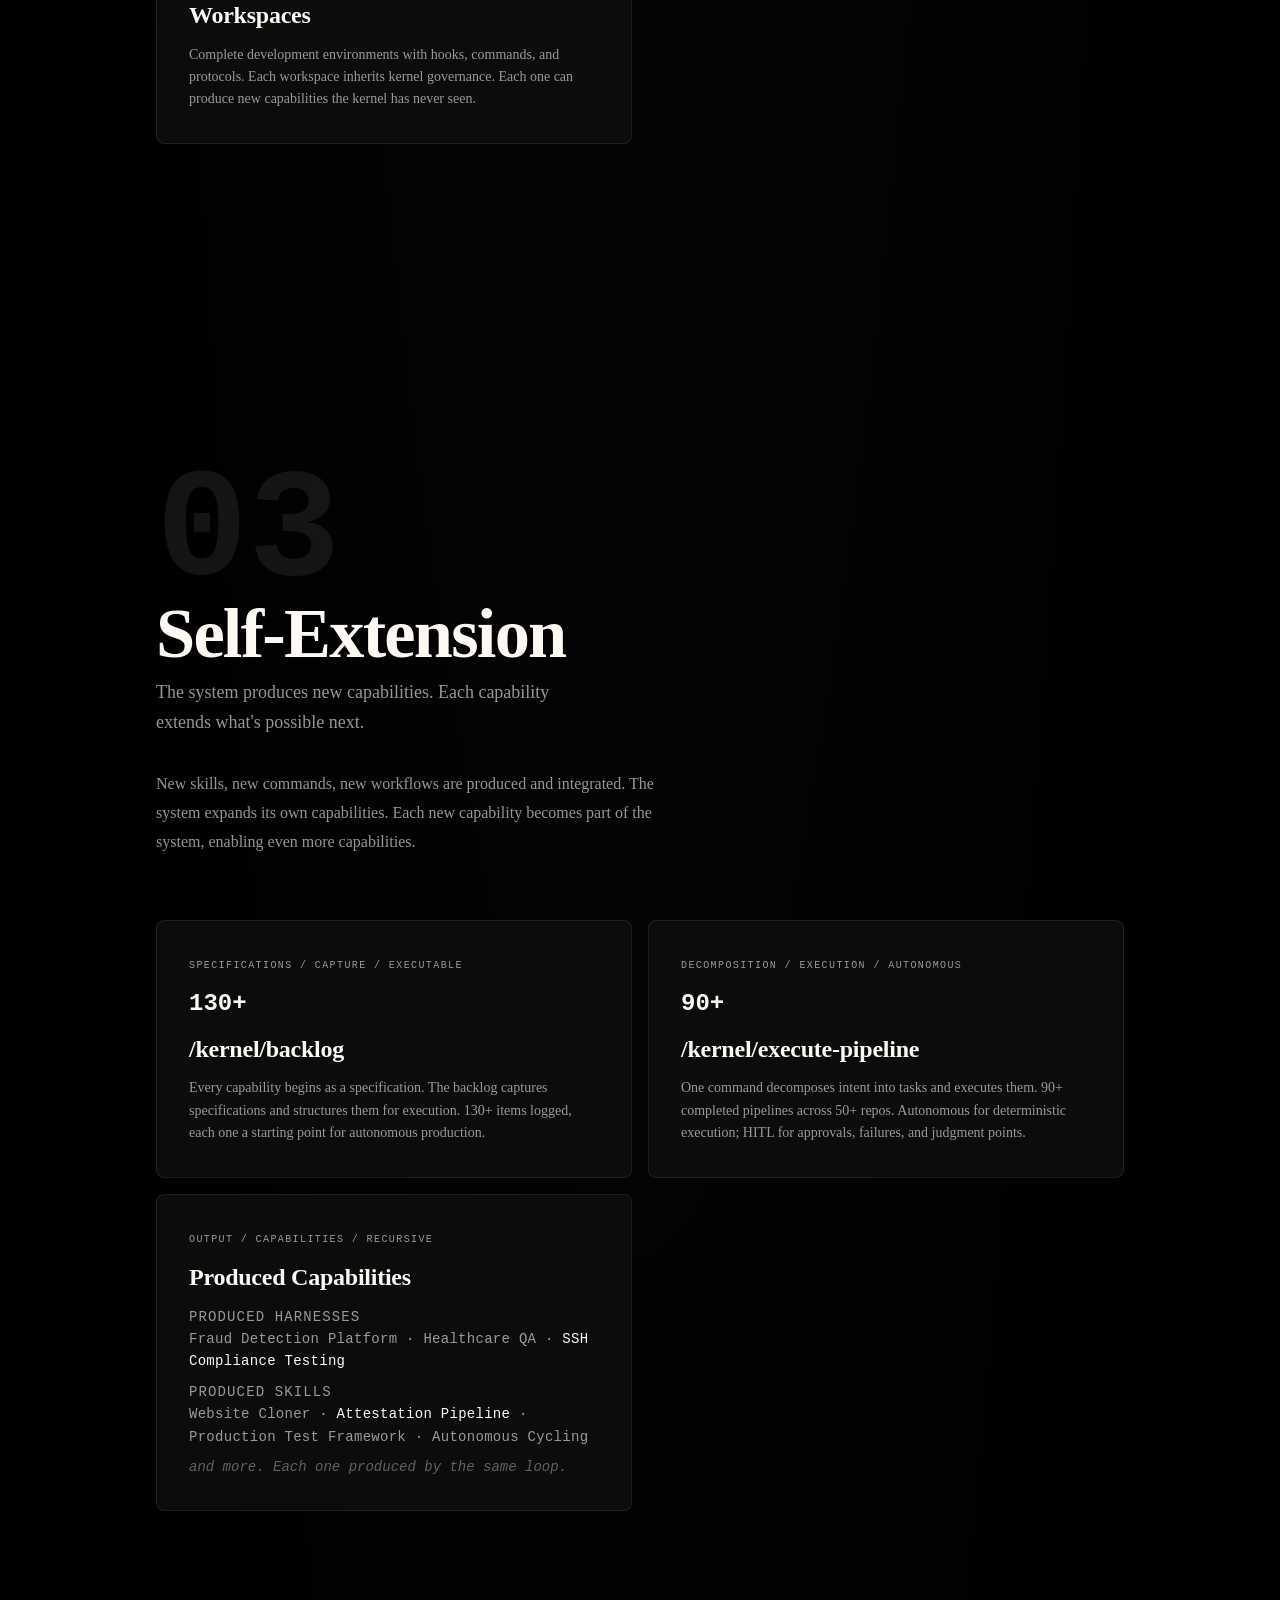
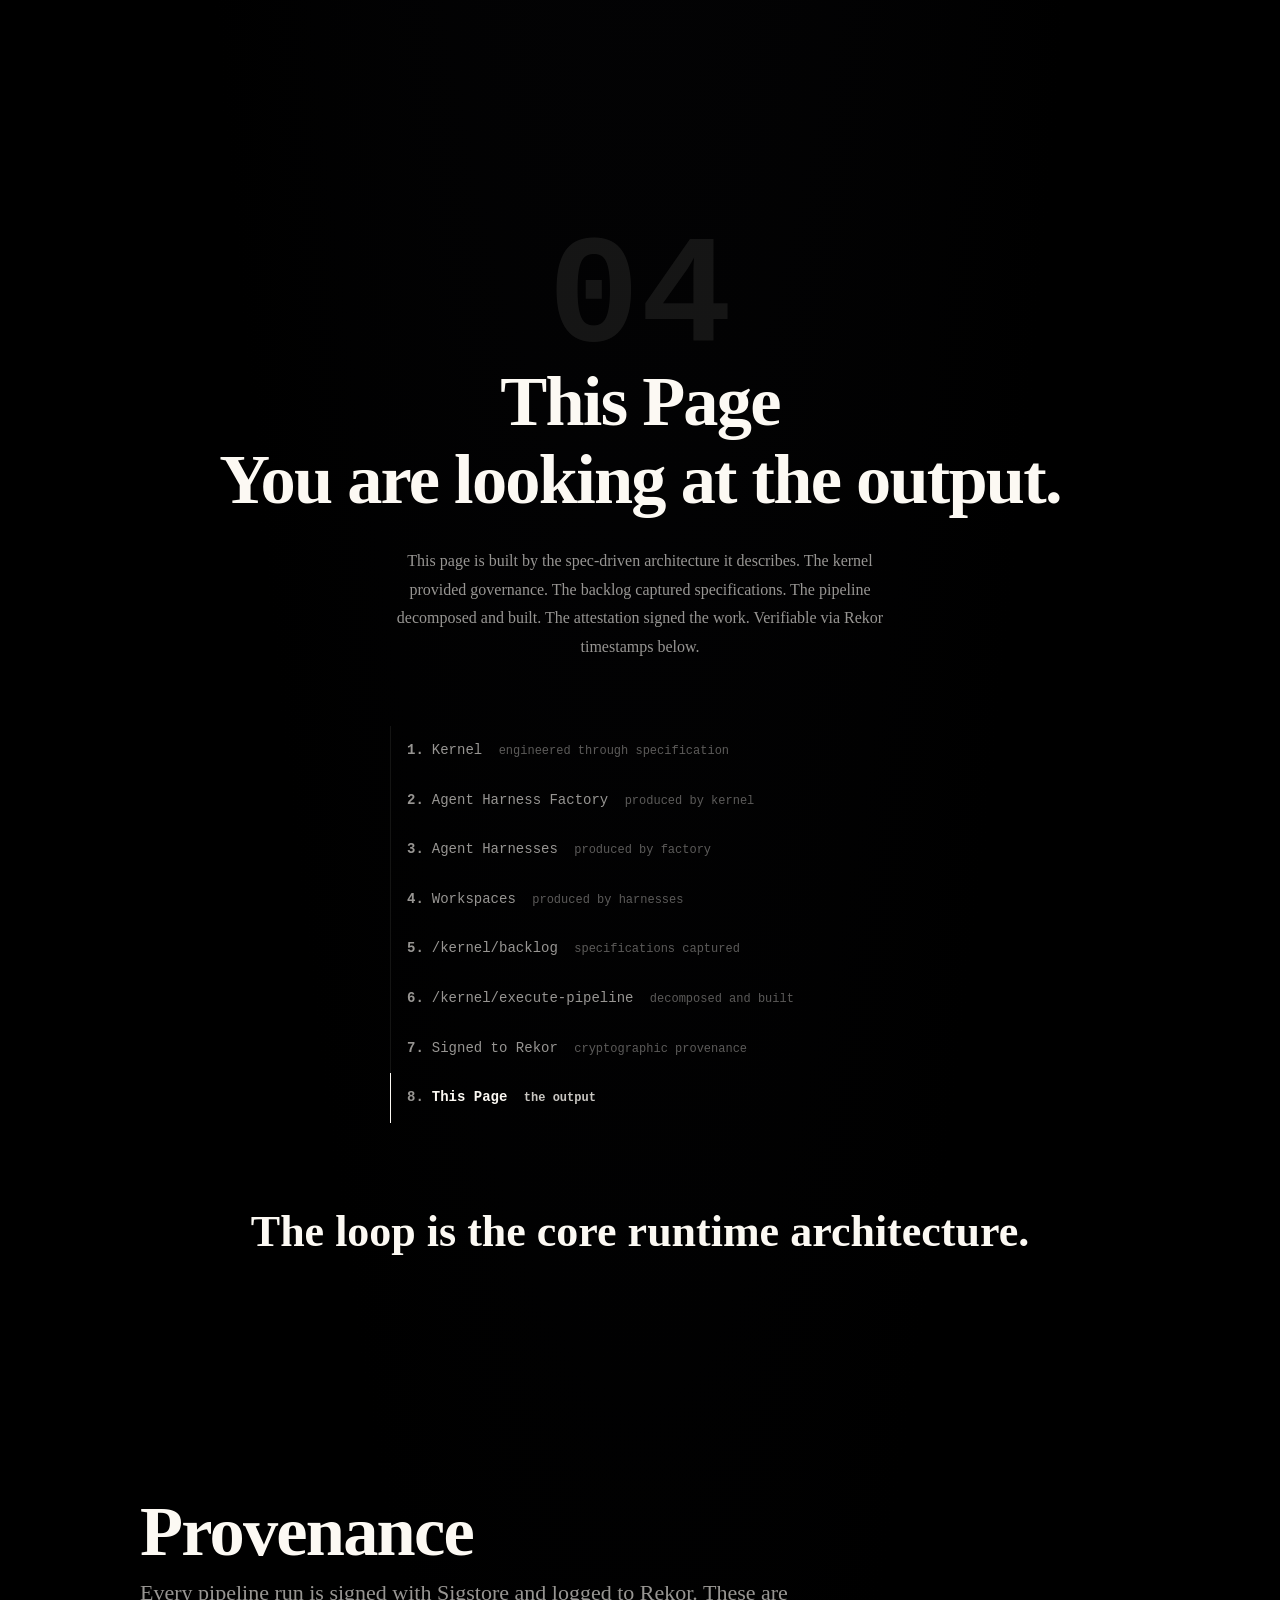
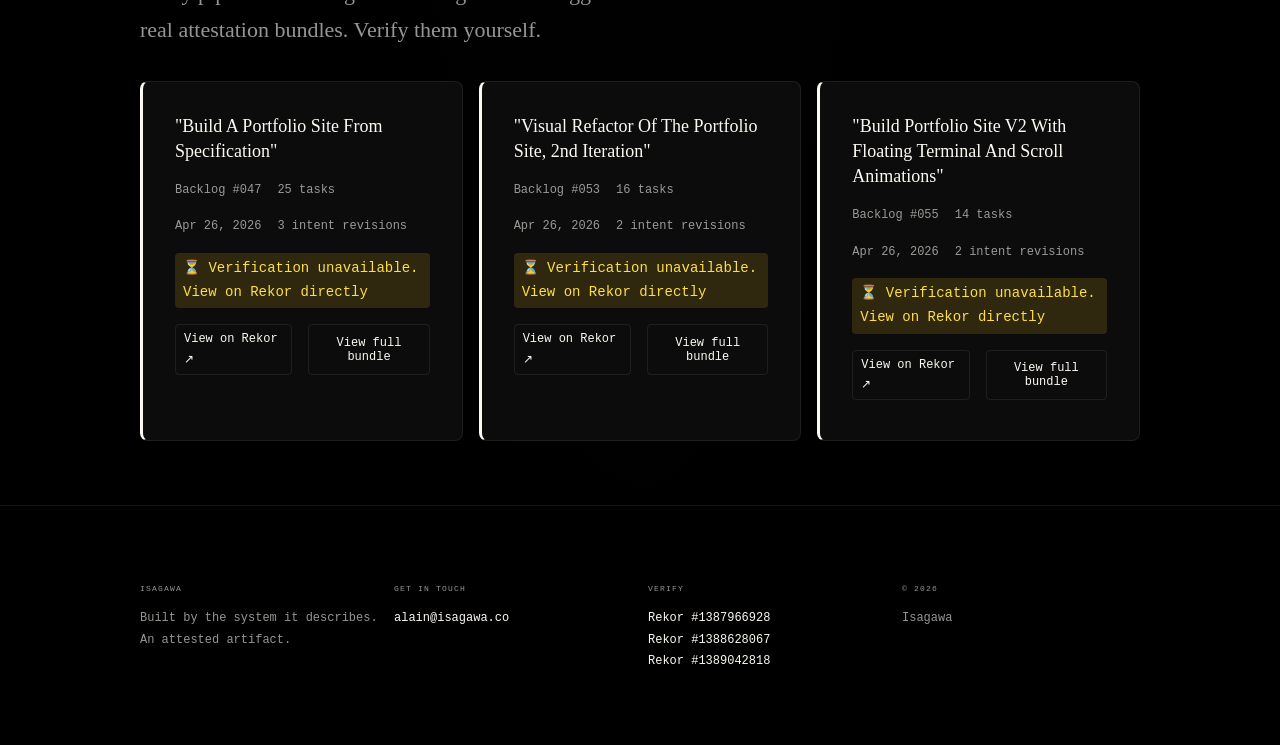
==== commit 490bf4c5: "feat: add blunt verdict section to home page — core technical insight about governed execution loops" ====
--- a/index.html
+++ b/index.html
@@ -60,6 +60,16 @@
     <span class="hero__scroll-caption">OR SCROLL ↓</span>
   </section>
 
+  <section id="verdict" class="anchor-section parallax-section" style="background: rgba(0,0,0,0.3); border-top: 1px solid rgba(255,255,255,0.1); border-bottom: 1px solid rgba(255,255,255,0.1);">
+    <div style="max-width: 900px; margin: 0 auto; padding: 60px 40px;">
+      <h2 class="reveal" style="font-size: 1.4rem; margin-bottom: 30px; font-weight: 400;">The Blunt Verdict</h2>
+      <p class="reveal" style="margin: 20px 0; line-height: 1.8;">The site communicates ambition. But the deepest technical insight is missing:</p>
+      <p class="reveal" style="margin: 30px 0; padding: 20px; border-left: 2px solid rgba(74, 210, 144, 0.5); background: rgba(74, 210, 144, 0.05); font-style: italic; line-height: 1.8;"><strong>This is a spec-driven agent framework for governed execution loops, not just a collection of AI-generated harnesses.</strong></p>
+      <p class="reveal" style="margin: 30px 0; line-height: 1.8;"><strong>Better positioning:</strong></p>
+      <p class="reveal" style="margin: 20px 0; padding: 20px; background: rgba(0,0,0,0.3); border-radius: 4px; font-family: monospace; font-size: 0.95rem; line-height: 1.8;">Isagawa is a spec-driven agent framework. A kernel governs execution, a domain-spec factory builds vertical packs, and each harness runs as composable outer/inner loops with contracts, checkpoints, gates, state, and learning.</p>
+    </div>
+  </section>
+
   <section id="seed" class="anchor-section parallax-section">
     <span class="anchor-section__number parallax-number reveal">01</span>
     <h2 class="anchor-section__title reveal">The Seed</h2>
@@ -103,7 +113,7 @@
       <p style="margin: 5px 0 0 0; color: #fff;">Governed Agent Execution</p>
     </div>
 
-    <p class="anchor-section__more"><a href="kernel.html">Read the kernel landing page -&gt;</a></p>
+    <p class="anchor-section__more"><a href="kernel.html">Read the kernel landing page -></a></p>
   </section>
 
   <section id="growth" class="anchor-section parallax-section">
@@ -471,9 +481,9 @@
       { text: '', cls: '' },
       { text: '  tasks decomposed: 25', cls: '' },
       { text: '  executing via run-task.sh...', cls: '' },
-      { text: '  \u2713 25/25 complete', cls: 'terminal__line--success' },
+      { text: '  ✓ 25/25 complete', cls: 'terminal__line--success' },
       { text: '  signing with sigstore...', cls: '' },
-      { text: '  \u2713 rekor #1387966928', cls: 'terminal__line--success' },
+      { text: '  ✓ rekor #1387966928', cls: 'terminal__line--success' },
       { text: '', cls: '' },
       { text: '  pipeline 047 complete.', cls: 'terminal__line--emphasis' }
     ];
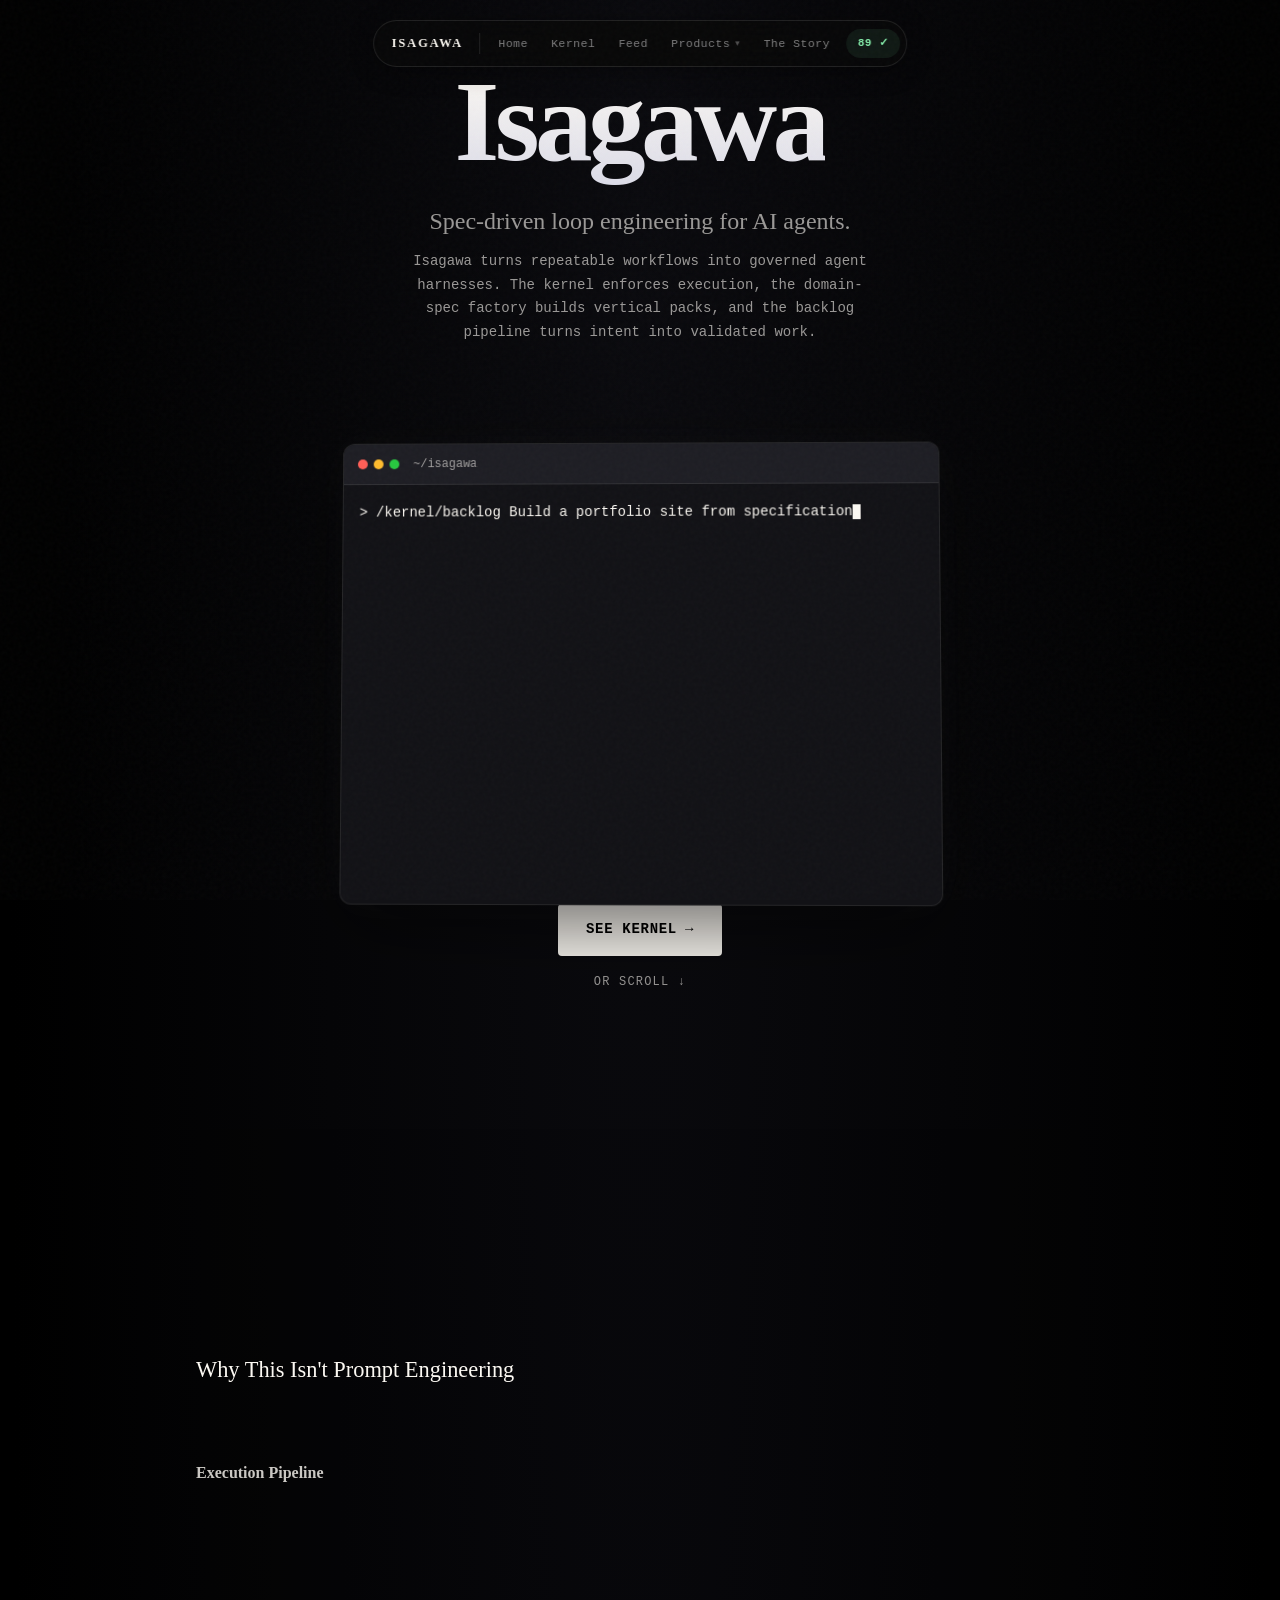
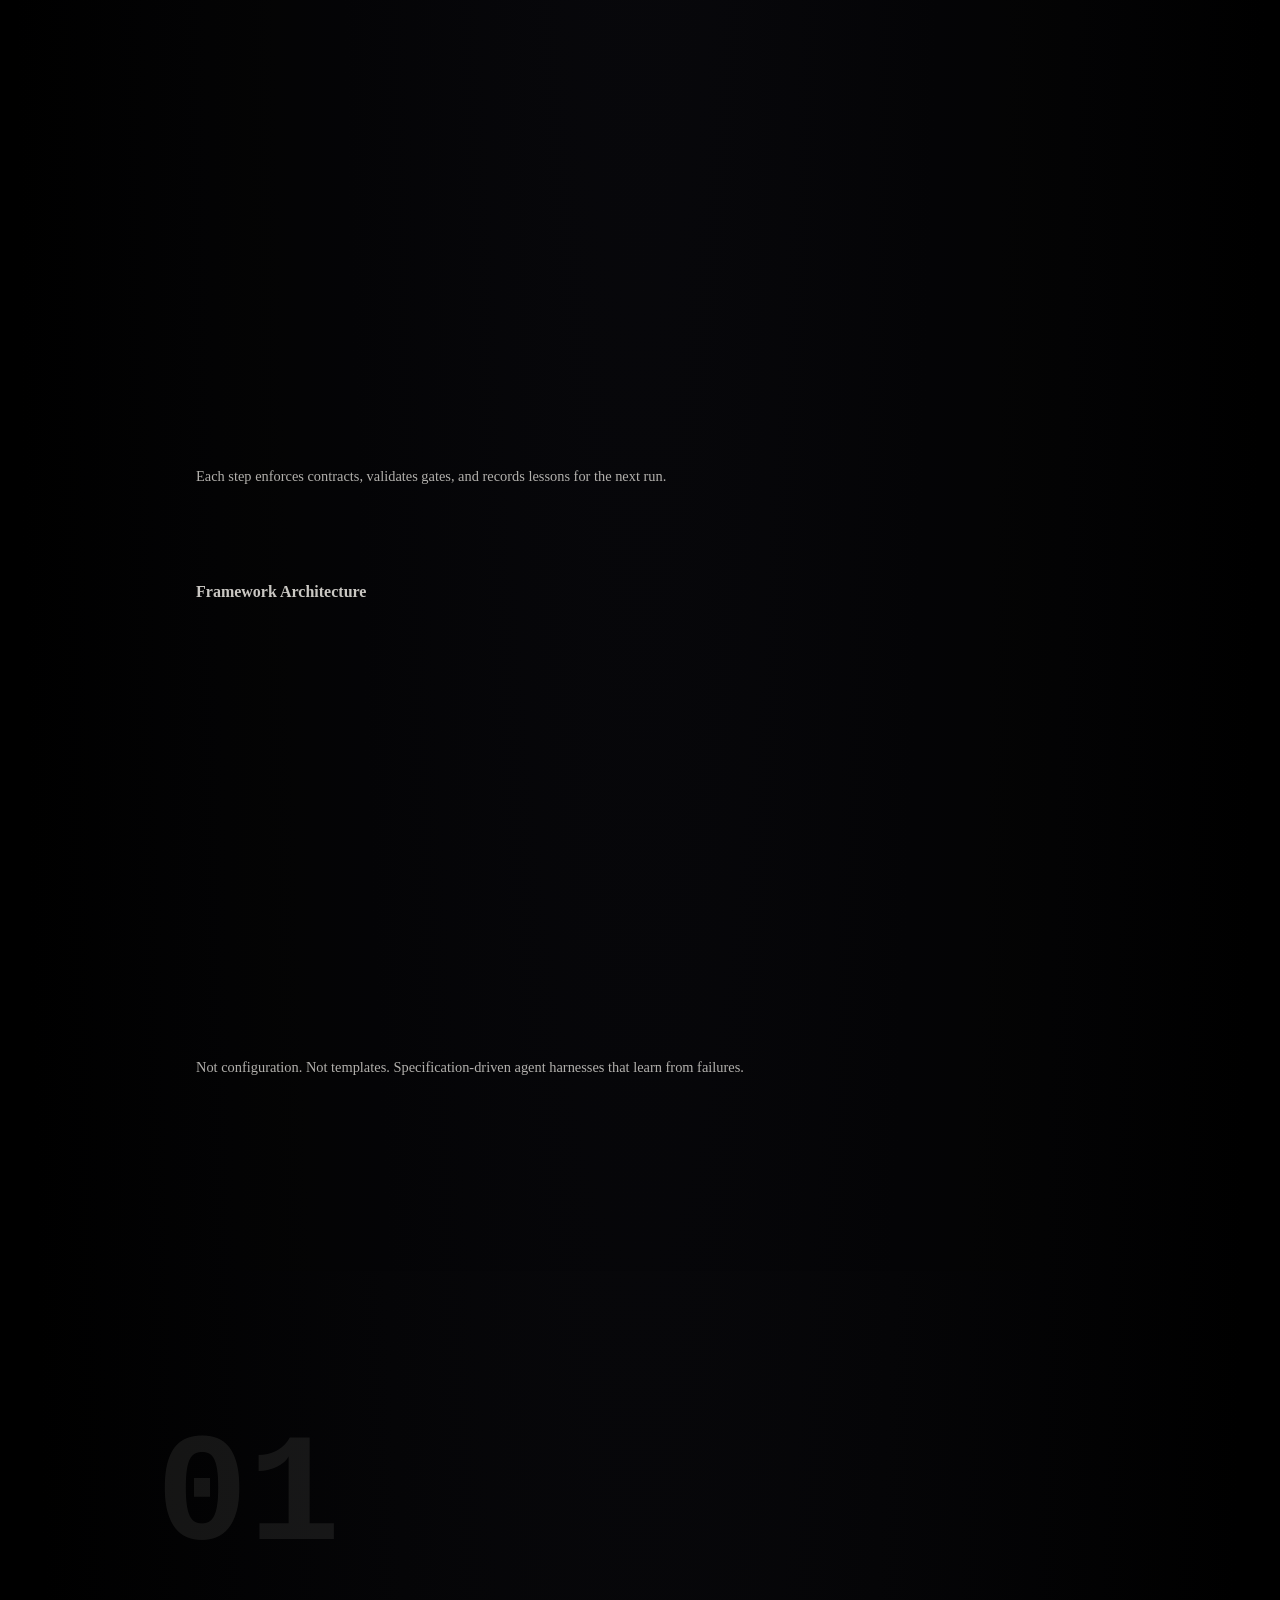
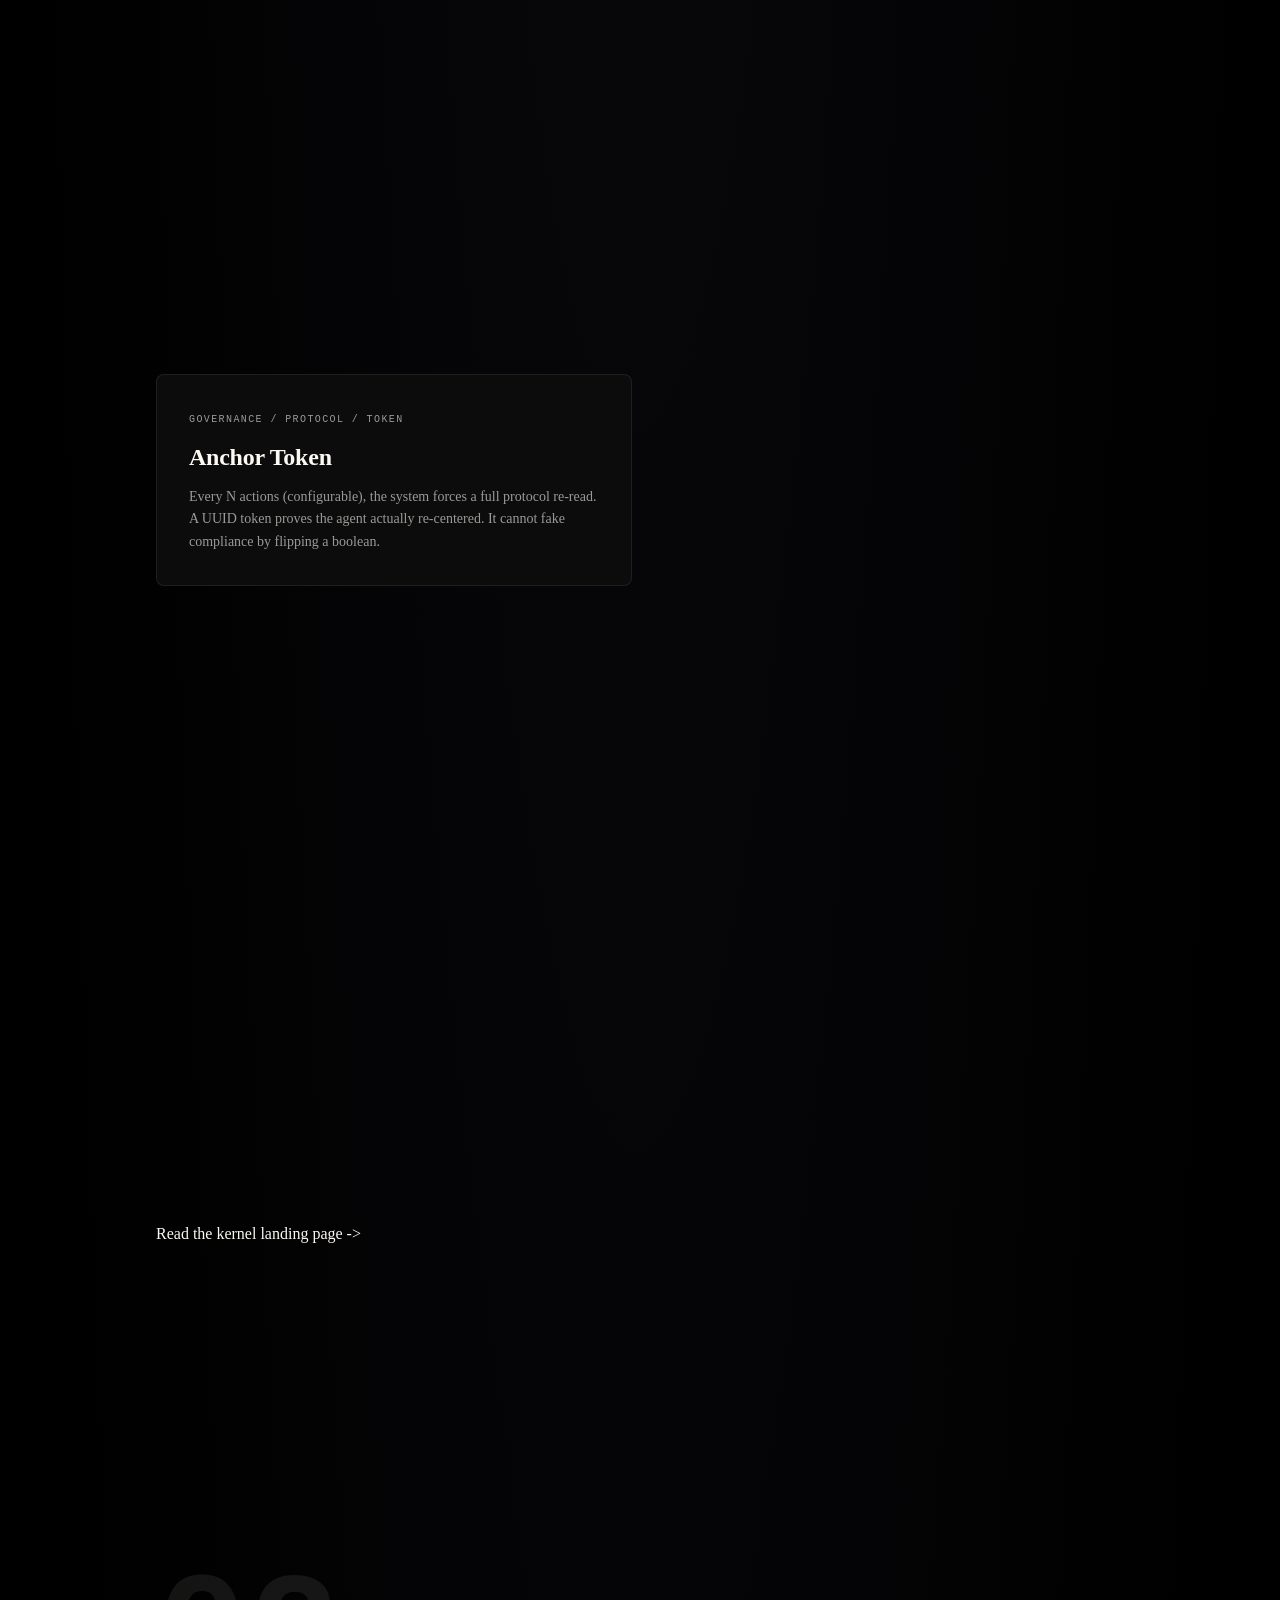
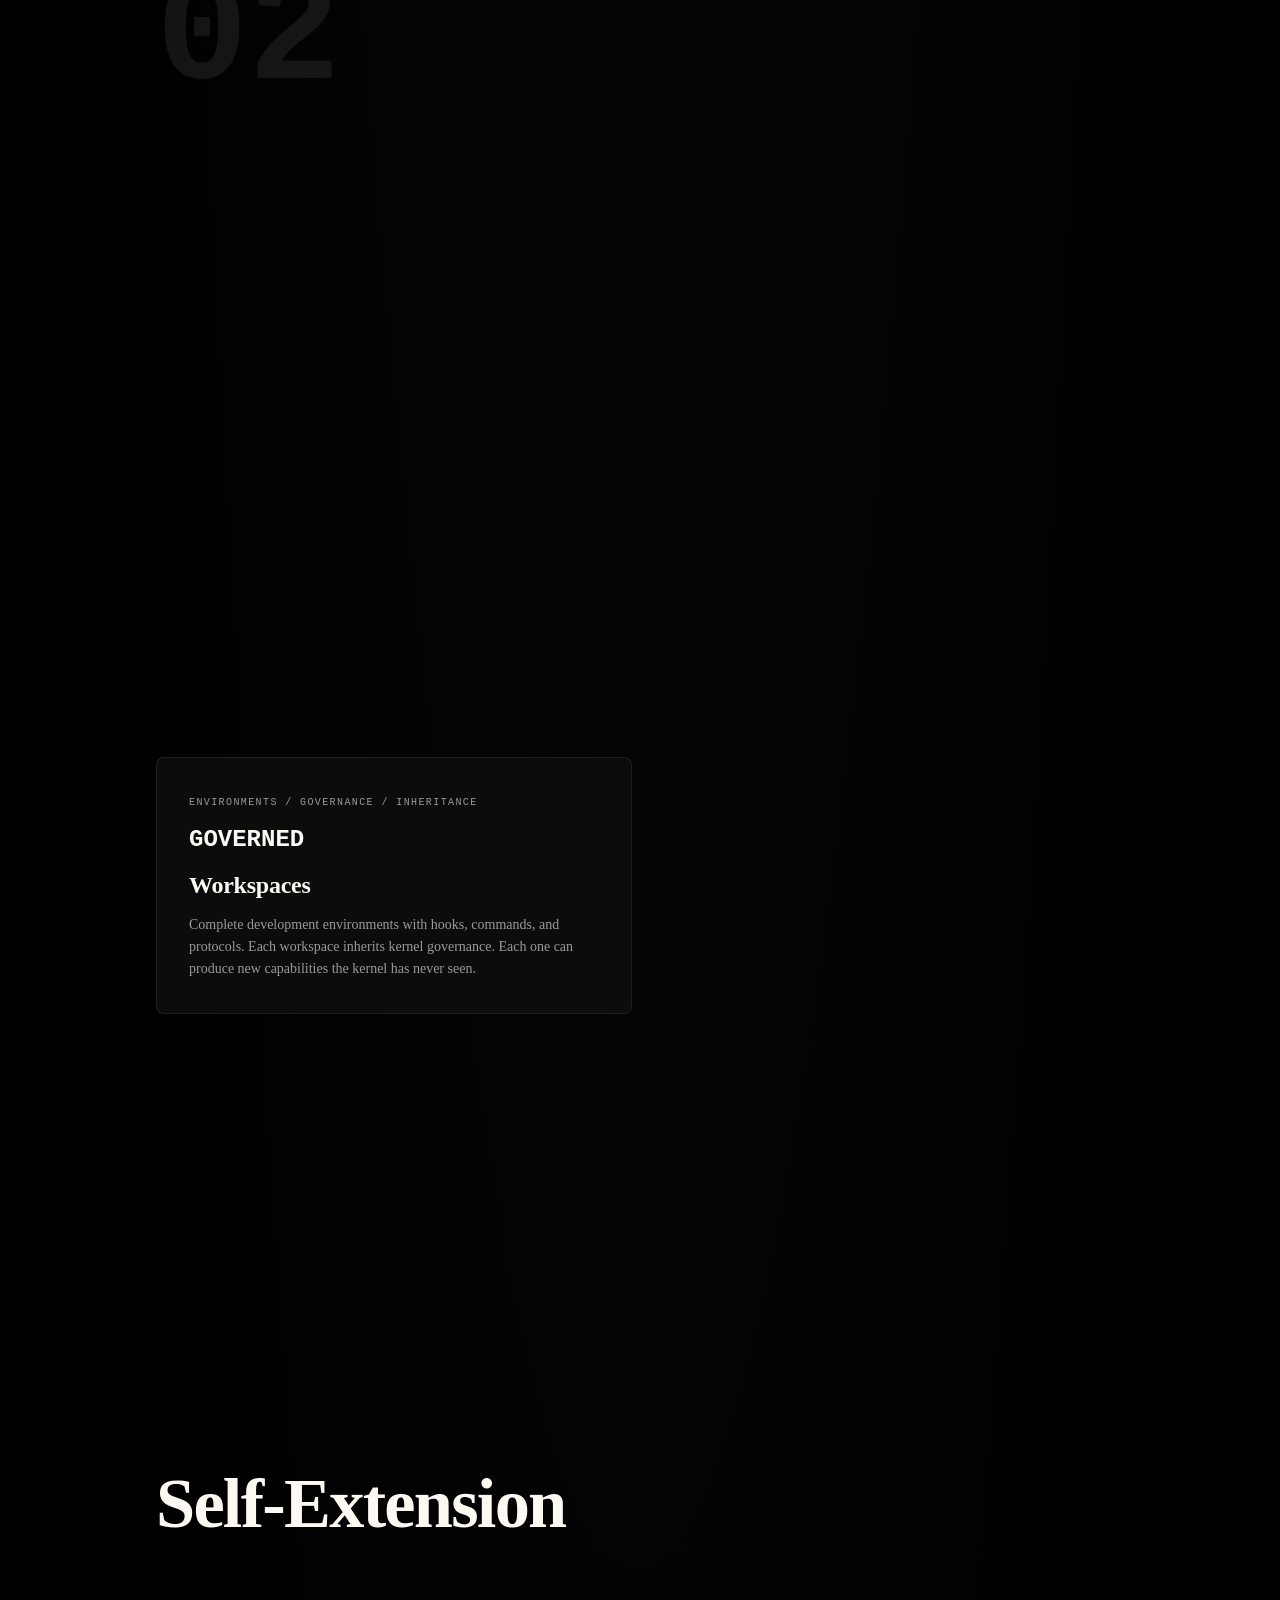
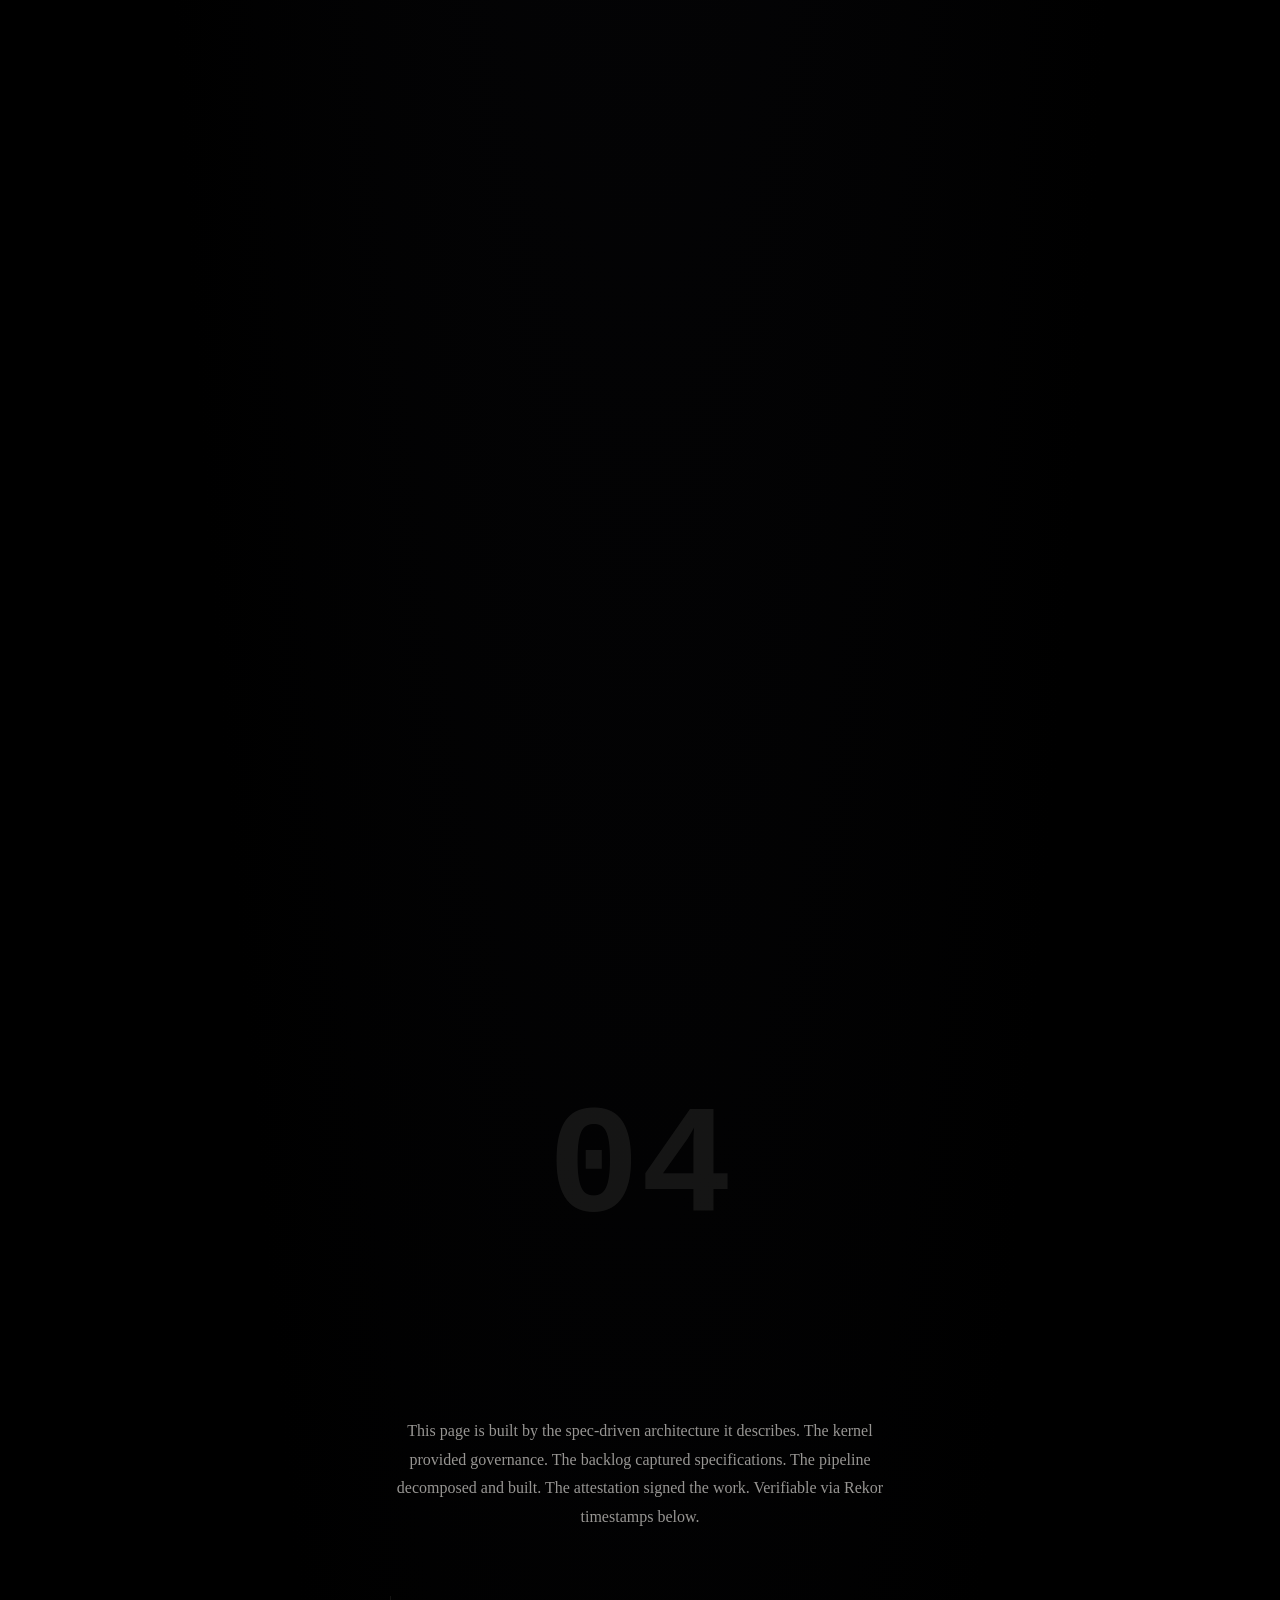
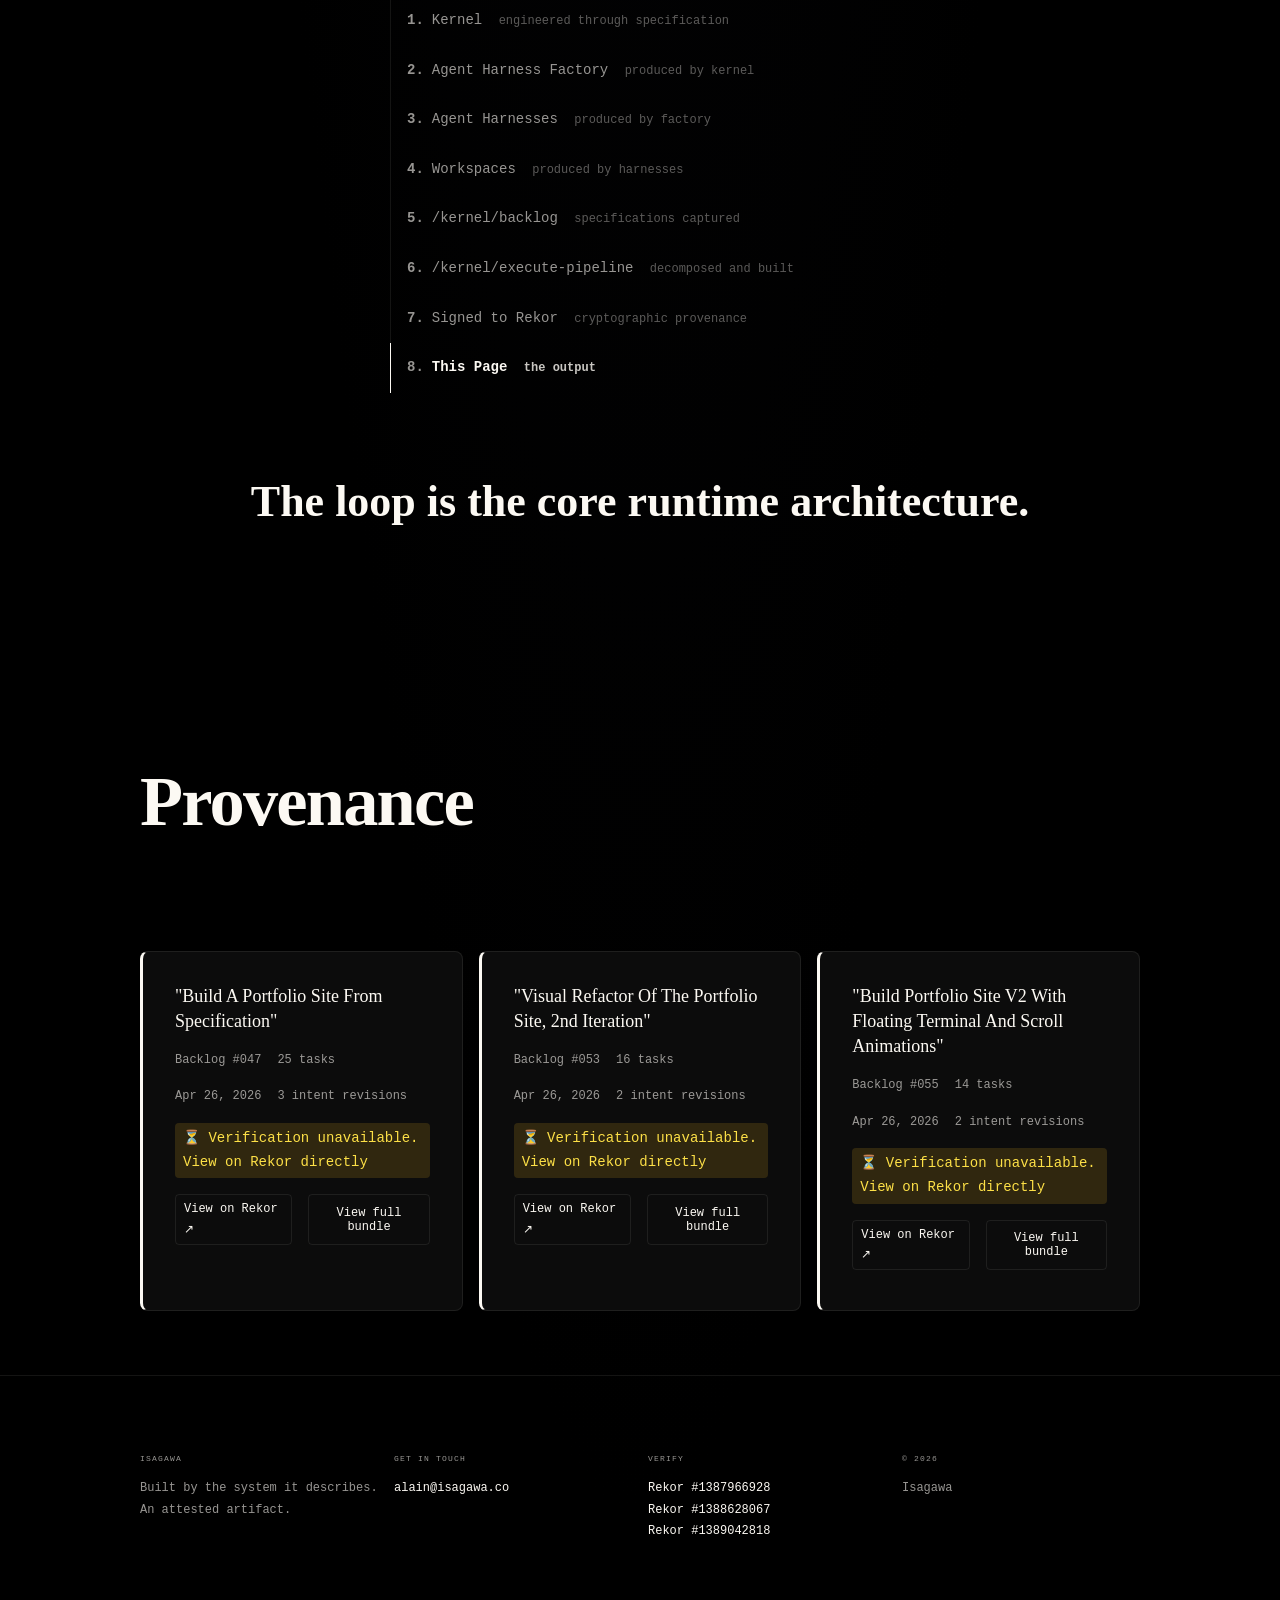
==== commit e015dec7: "feat: remove Blunt Verdict section, rely on core messaging in hero" ====
--- a/index.html
+++ b/index.html
@@ -60,13 +60,45 @@
     <span class="hero__scroll-caption">OR SCROLL ↓</span>
   </section>
 
-  <section id="verdict" class="anchor-section parallax-section" style="background: rgba(0,0,0,0.3); border-top: 1px solid rgba(255,255,255,0.1); border-bottom: 1px solid rgba(255,255,255,0.1);">
-    <div style="max-width: 900px; margin: 0 auto; padding: 60px 40px;">
-      <h2 class="reveal" style="font-size: 1.4rem; margin-bottom: 30px; font-weight: 400;">The Blunt Verdict</h2>
-      <p class="reveal" style="margin: 20px 0; line-height: 1.8;">The site communicates ambition. But the deepest technical insight is missing:</p>
-      <p class="reveal" style="margin: 30px 0; padding: 20px; border-left: 2px solid rgba(74, 210, 144, 0.5); background: rgba(74, 210, 144, 0.05); font-style: italic; line-height: 1.8;"><strong>This is a spec-driven agent framework for governed execution loops, not just a collection of AI-generated harnesses.</strong></p>
-      <p class="reveal" style="margin: 30px 0; line-height: 1.8;"><strong>Better positioning:</strong></p>
-      <p class="reveal" style="margin: 20px 0; padding: 20px; background: rgba(0,0,0,0.3); border-radius: 4px; font-family: monospace; font-size: 0.95rem; line-height: 1.8;">Isagawa is a spec-driven agent framework. A kernel governs execution, a domain-spec factory builds vertical packs, and each harness runs as composable outer/inner loops with contracts, checkpoints, gates, state, and learning.</p>
+  <section id="architecture" class="anchor-section parallax-section" style="background: rgba(0,0,0,0.1);">
+    <div style="max-width: 1000px; margin: 0 auto; padding: 60px 40px;">
+      <h2 class="reveal" style="font-size: 1.4rem; margin-bottom: 40px; font-weight: 400;">Why This Isn't Prompt Engineering</h2>
+
+      <div style="margin-bottom: 60px;">
+        <h3 class="reveal" style="font-size: 1rem; margin-bottom: 20px; opacity: 0.8;">Execution Pipeline</h3>
+        <div class="reveal" style="padding: 30px; background: rgba(0,0,0,0.3); border-radius: 4px; font-family: monospace; font-size: 0.9rem; line-height: 2.2; color: #fff;">
+          <div style="opacity: 0.7;">Conversation / Intent</div>
+          <div style="padding-left: 0; margin-top: 8px; opacity: 0.5;">↓</div>
+          <div style="margin-top: 8px;">Backlog</div>
+          <div style="padding-left: 0; margin-top: 8px; opacity: 0.5;">↓</div>
+          <div style="margin-top: 8px;">Execute Pipeline</div>
+          <div style="padding-left: 0; margin-top: 8px; opacity: 0.5;">↓</div>
+          <div style="margin-top: 8px;">Task Builder</div>
+          <div style="padding-left: 0; margin-top: 8px; opacity: 0.5;">↓</div>
+          <div style="margin-top: 8px;">Kernel-Governed Agent</div>
+          <div style="padding-left: 0; margin-top: 8px; opacity: 0.5;">↓</div>
+          <div style="margin-top: 8px;">Contracts + Gates + Lessons</div>
+          <div style="padding-left: 0; margin-top: 8px; opacity: 0.5;">↓</div>
+          <div style="margin-top: 8px; color: rgba(74, 210, 144, 0.9);">Validated Artifact / New Capability</div>
+        </div>
+        <p class="reveal" style="margin-top: 20px; font-size: 0.9rem; opacity: 0.7;">Each step enforces contracts, validates gates, and records lessons for the next run.</p>
+      </div>
+
+      <div>
+        <h3 class="reveal" style="font-size: 1rem; margin-bottom: 20px; opacity: 0.8;">Framework Architecture</h3>
+        <div class="reveal" style="padding: 30px; background: rgba(0,0,0,0.3); border-radius: 4px; font-family: monospace; font-size: 0.9rem; line-height: 2.2; color: #fff;">
+          <div style="opacity: 0.7;">Kernel</div>
+          <div style="padding-left: 0; margin-top: 8px; opacity: 0.5;">↓ runs</div>
+          <div style="margin-top: 8px;">Domain Setup</div>
+          <div style="padding-left: 0; margin-top: 8px; opacity: 0.5;">↓ compiles</div>
+          <div style="margin-top: 8px;">Domain Spec + Repo Context</div>
+          <div style="padding-left: 0; margin-top: 8px; opacity: 0.5;">↓ into</div>
+          <div style="margin-top: 8px;">Protocol + Commands + Gates + Lessons</div>
+          <div style="padding-left: 0; margin-top: 8px; opacity: 0.5;">↓ enabling</div>
+          <div style="margin-top: 8px; color: rgba(74, 210, 144, 0.9);">Governed Agent Execution</div>
+        </div>
+        <p class="reveal" style="margin-top: 20px; font-size: 0.9rem; opacity: 0.7;">Not configuration. Not templates. Specification-driven agent harnesses that learn from failures.</p>
+      </div>
     </div>
   </section>
 
@@ -349,7 +381,7 @@
         },
         {
           "rev": 2,
-          "timestamp": "2026-04-26T08:32:02.669009+00:00",
+          "timestamp": "2026-04-26T08:32:02.669007+00:00",
           "raw_input_hash": "c2997805078d038e4f69416fdc1b12fde17d4a20ff8f9556a0559cb449894c0e",
           "backlog_hash_after": "55efdb25cc7c3f1752295b550c0caf328b7b1a255f1cdf7481e633a2de396ad2"
         }
@@ -551,7 +583,7 @@
       entries.forEach(function(entry) {
         if (entry.isIntersecting) {
           entry.target.classList.add('revealed');
-          observer.unobserve(entry.target);
+          observer.unobserve(entry);
         }
       });
     }, { threshold: 0.15 });
